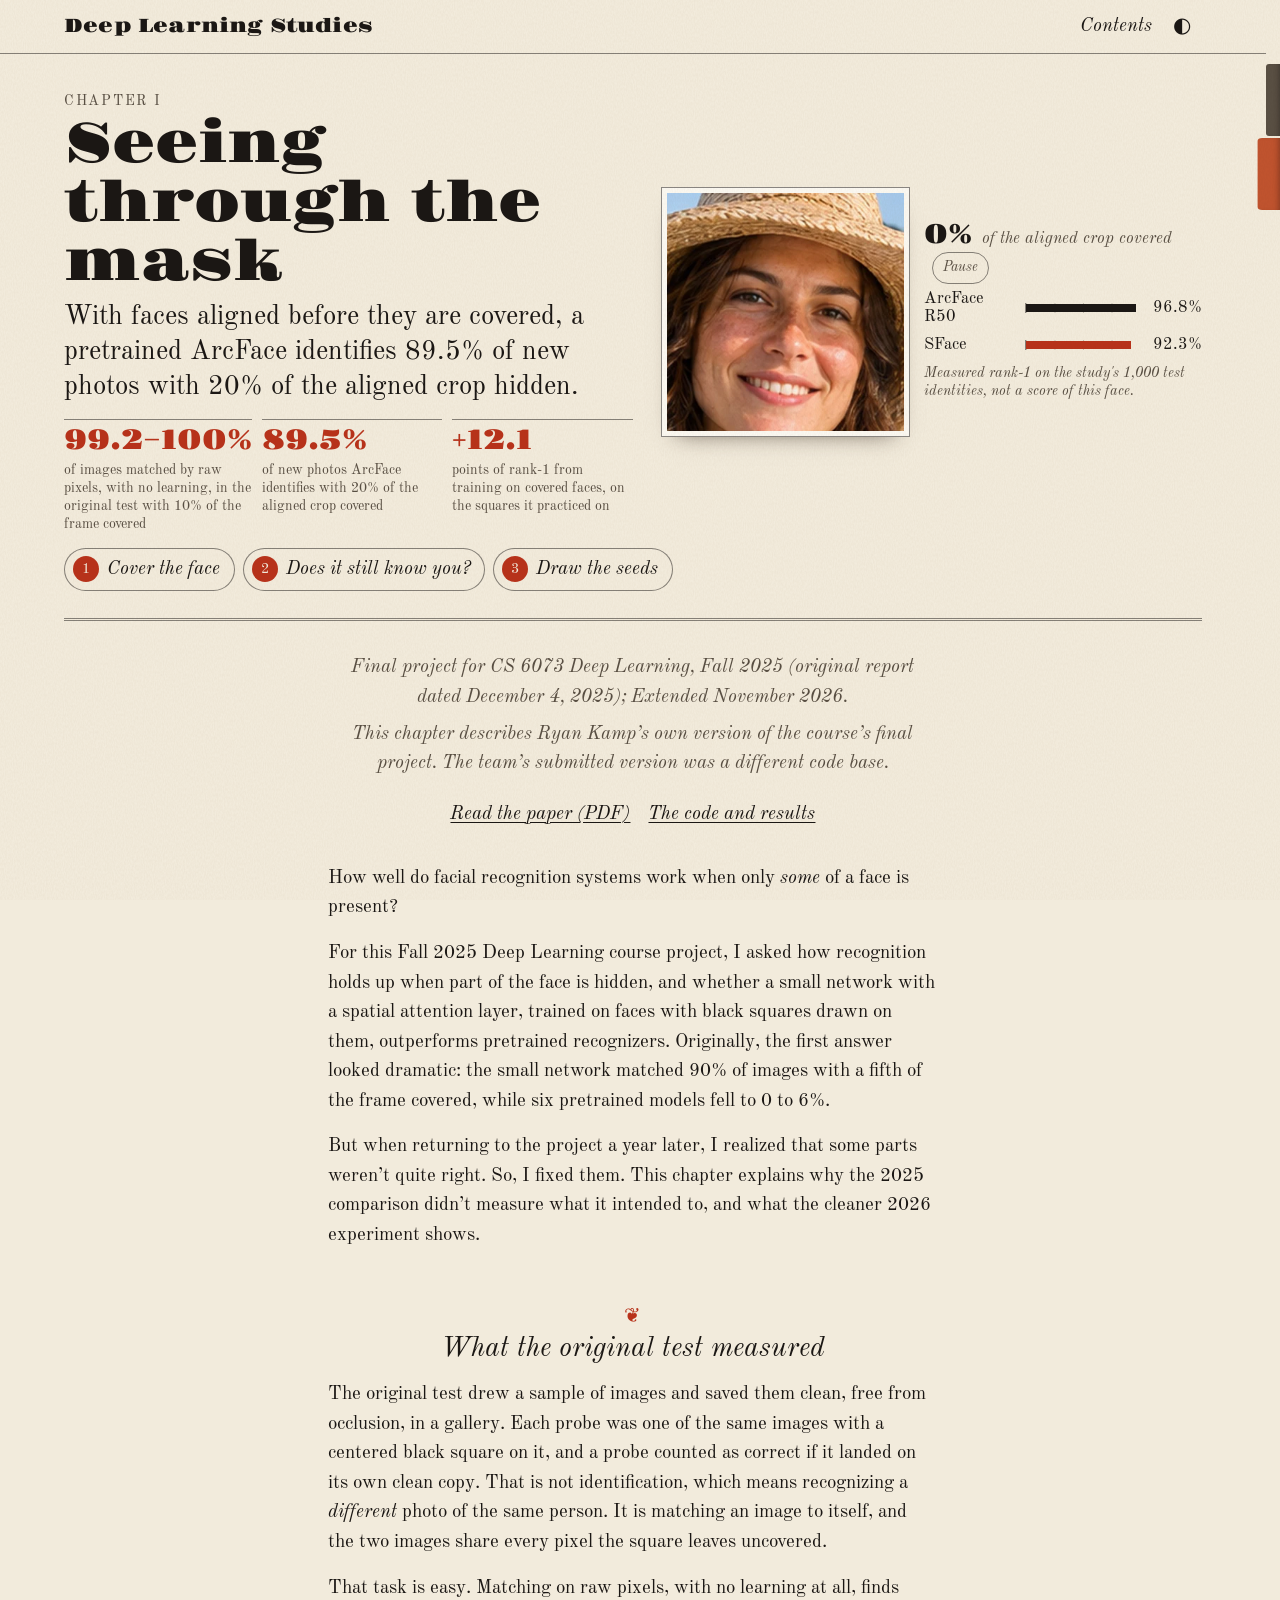
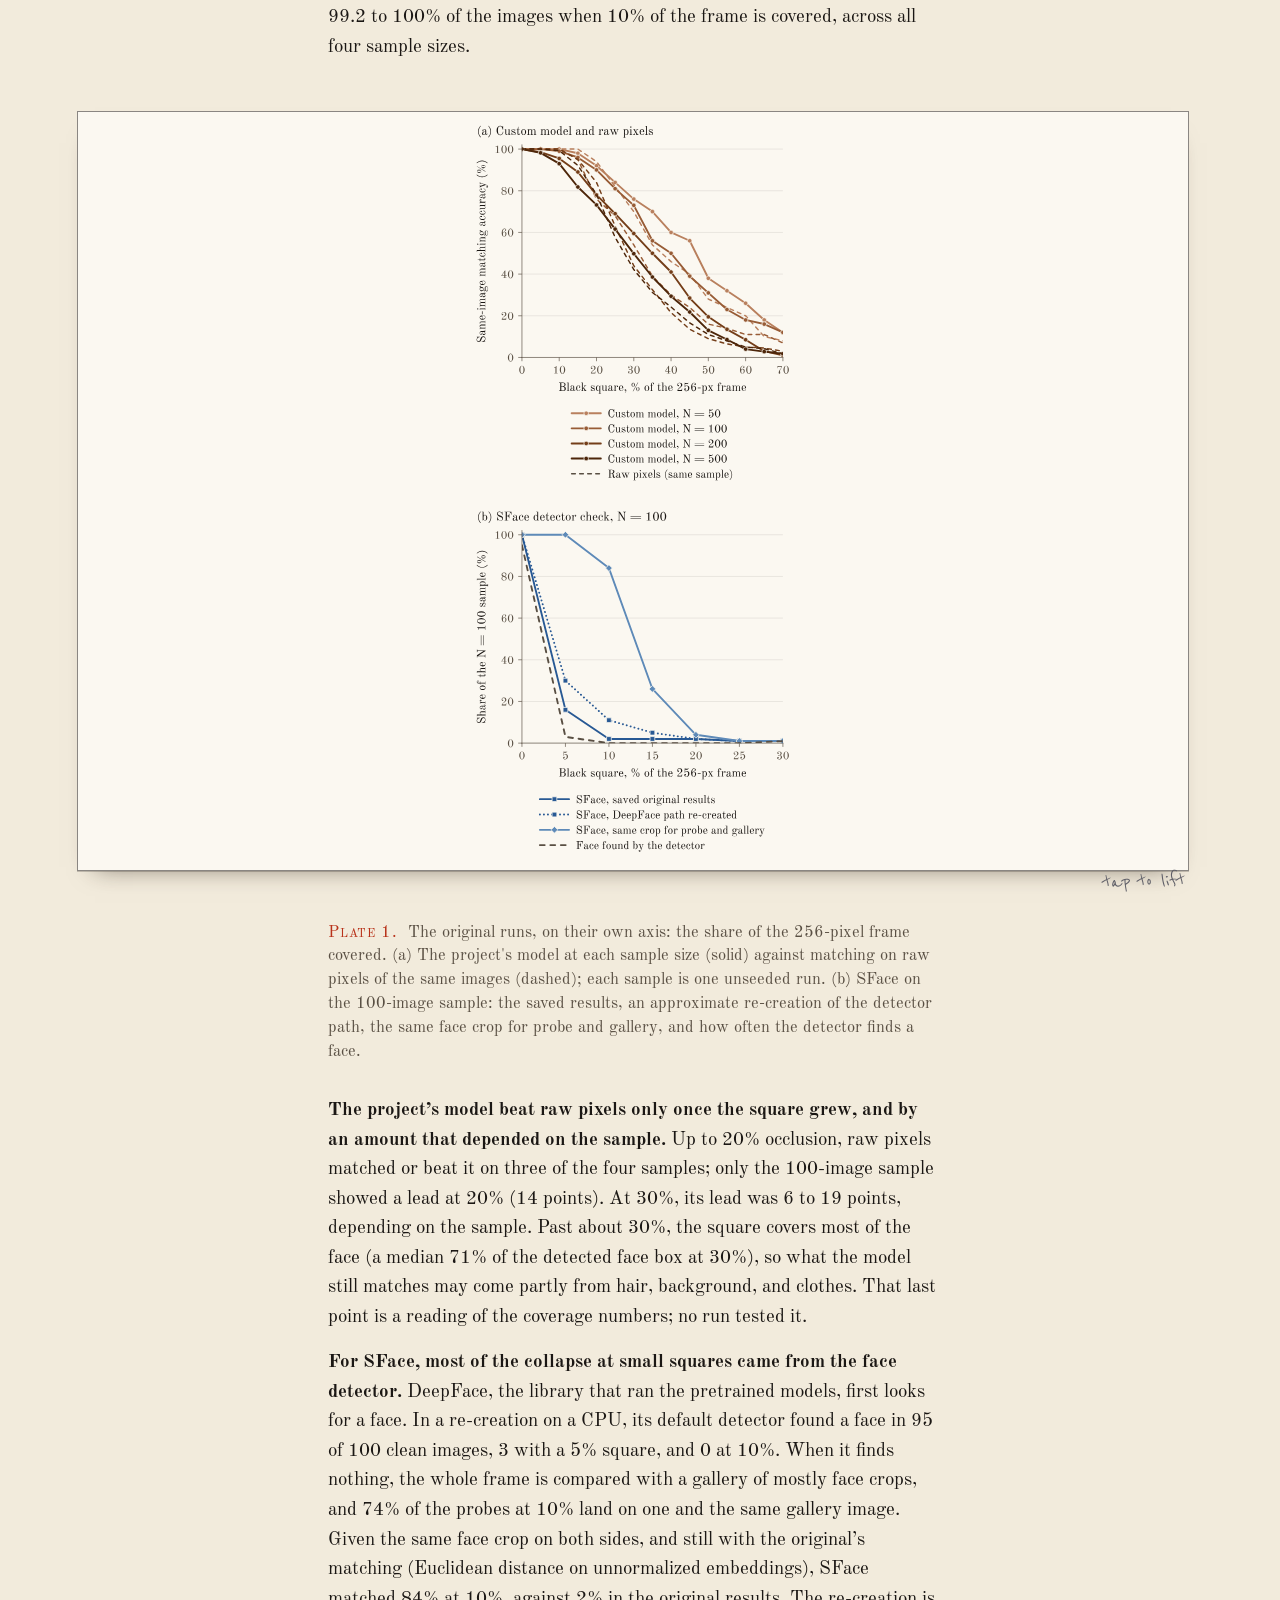
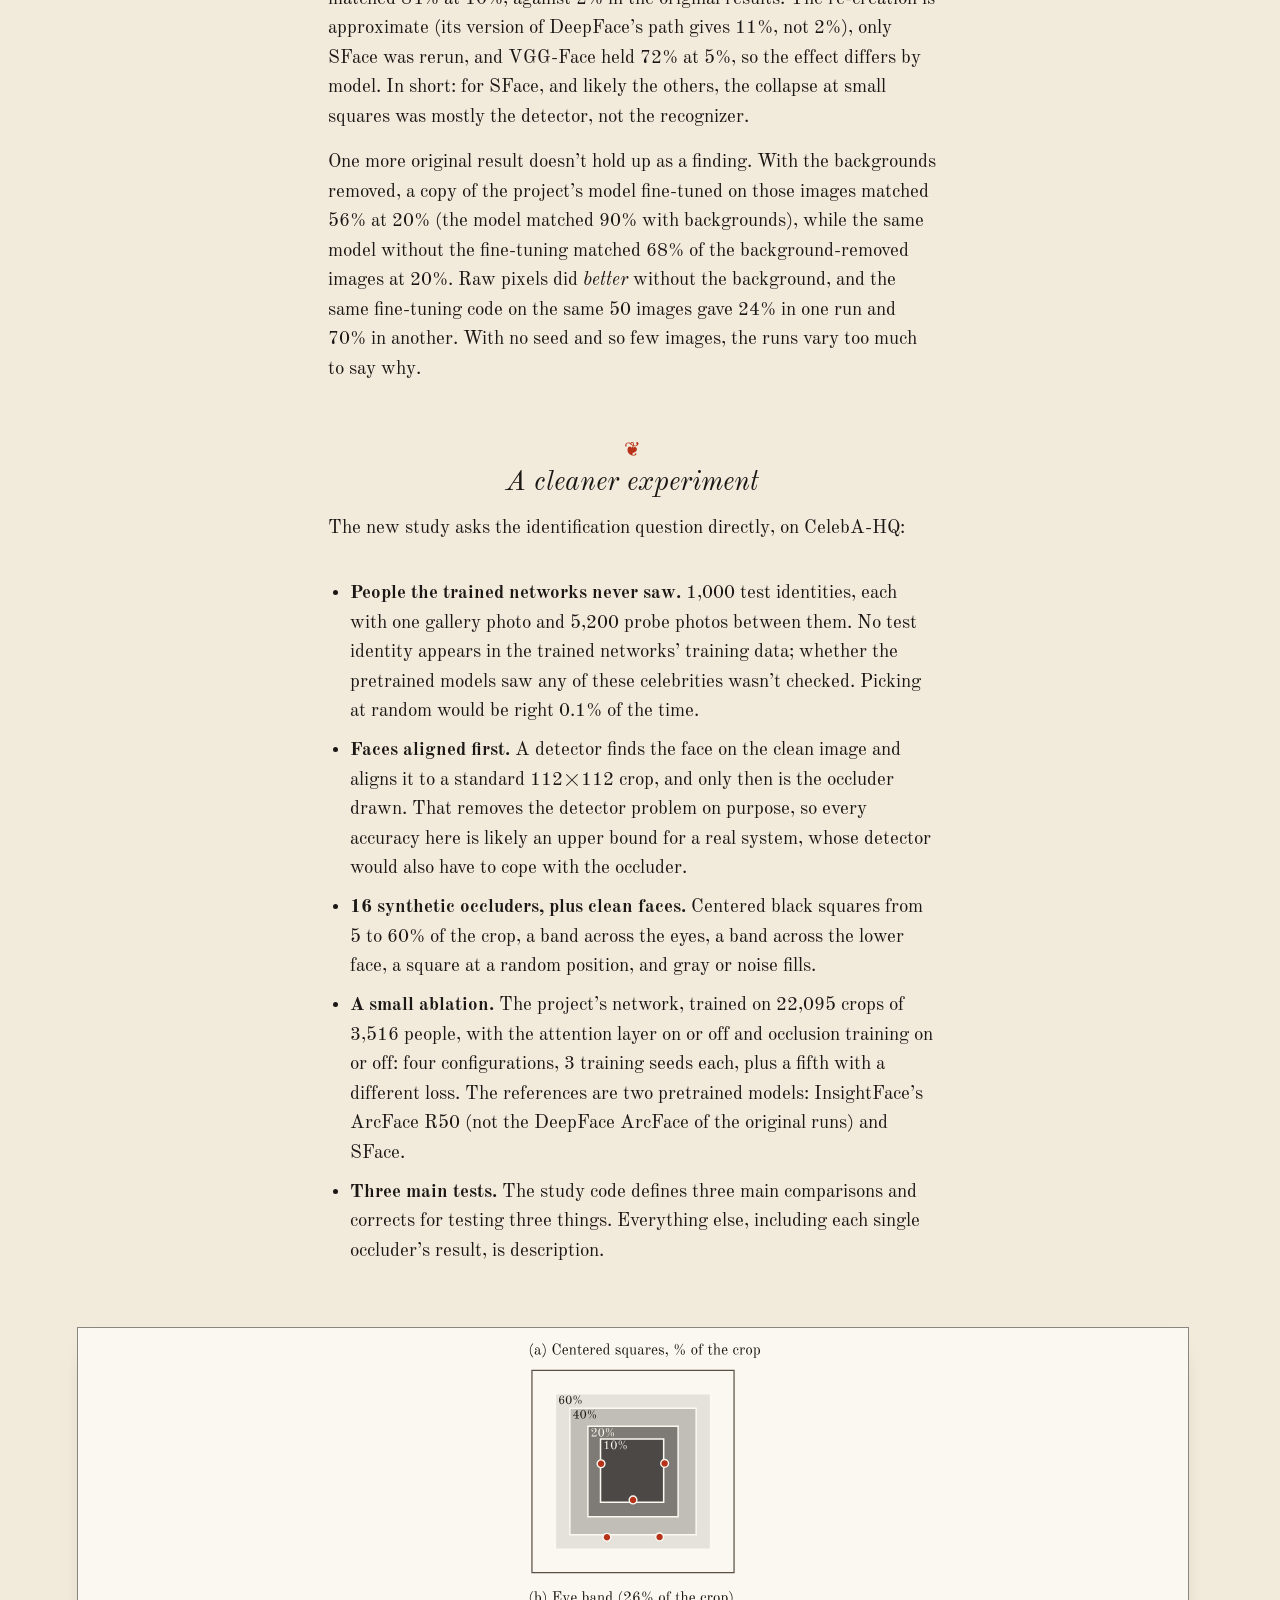
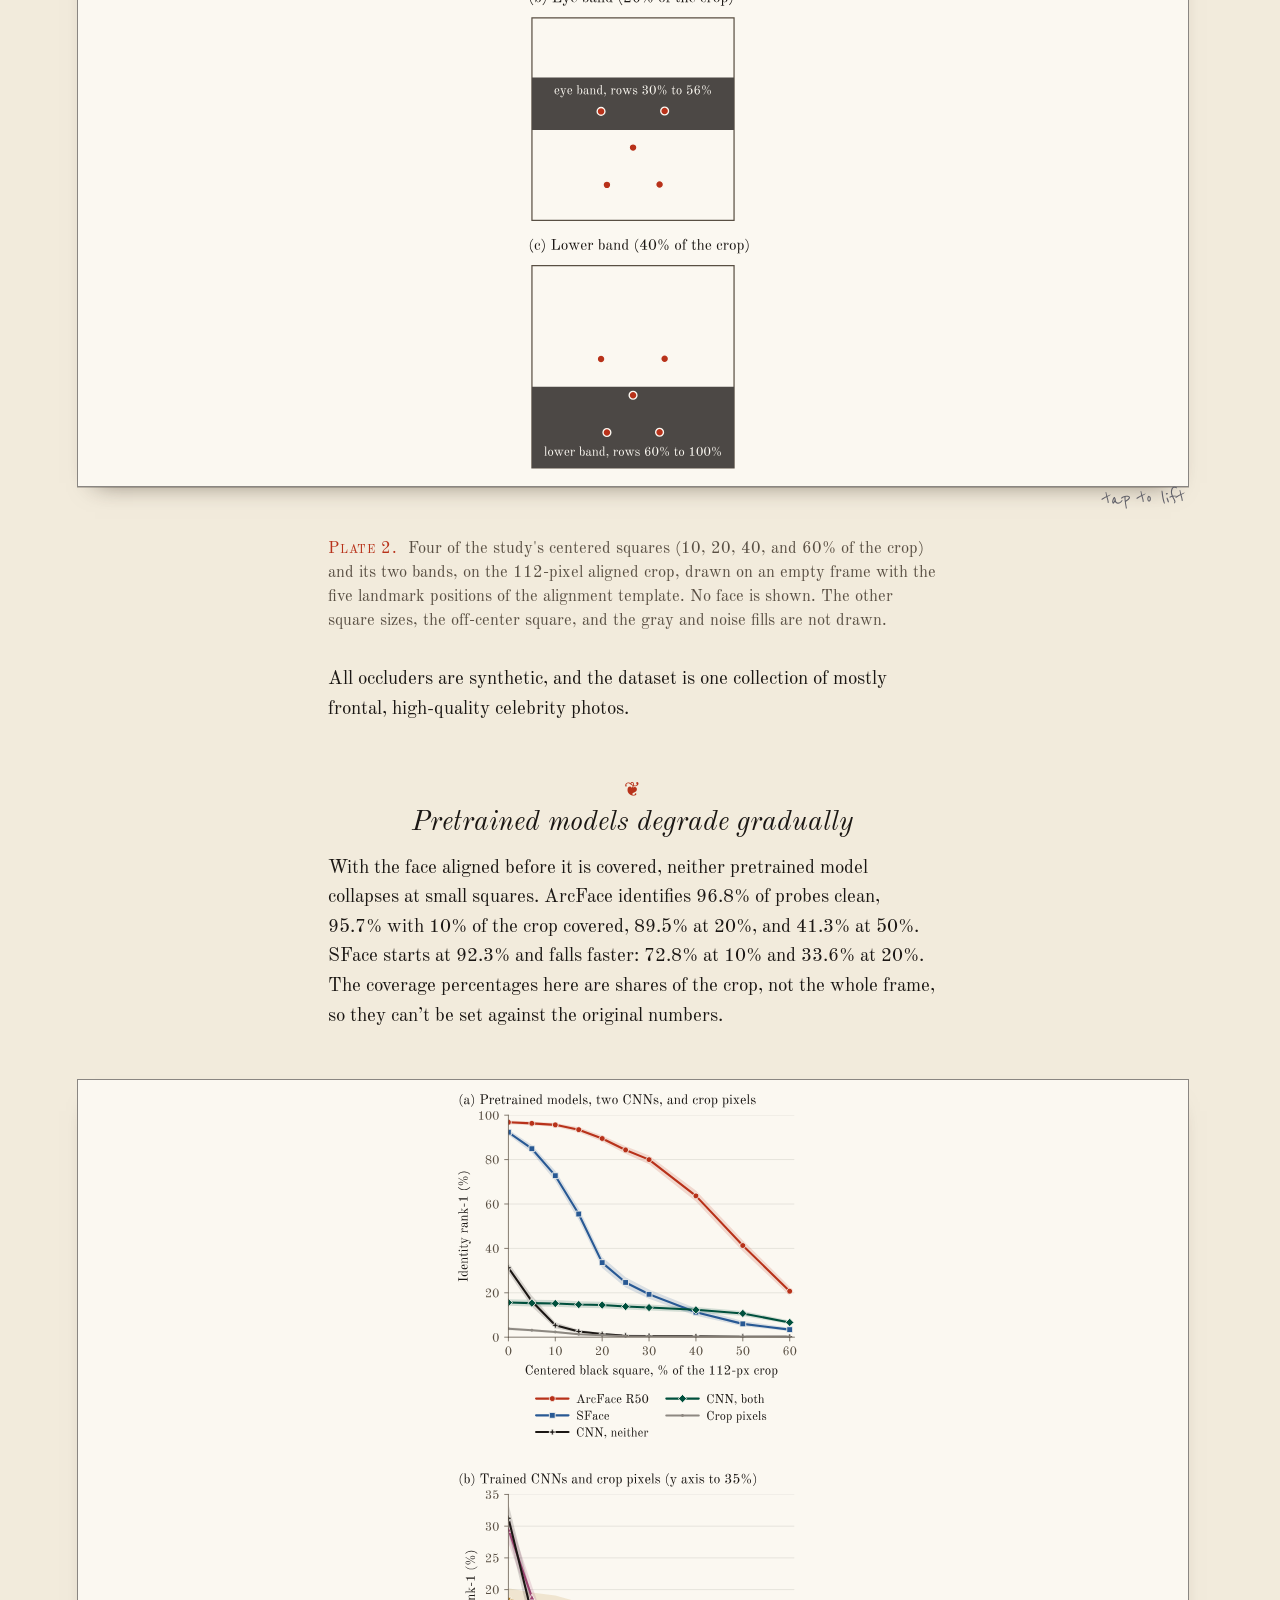
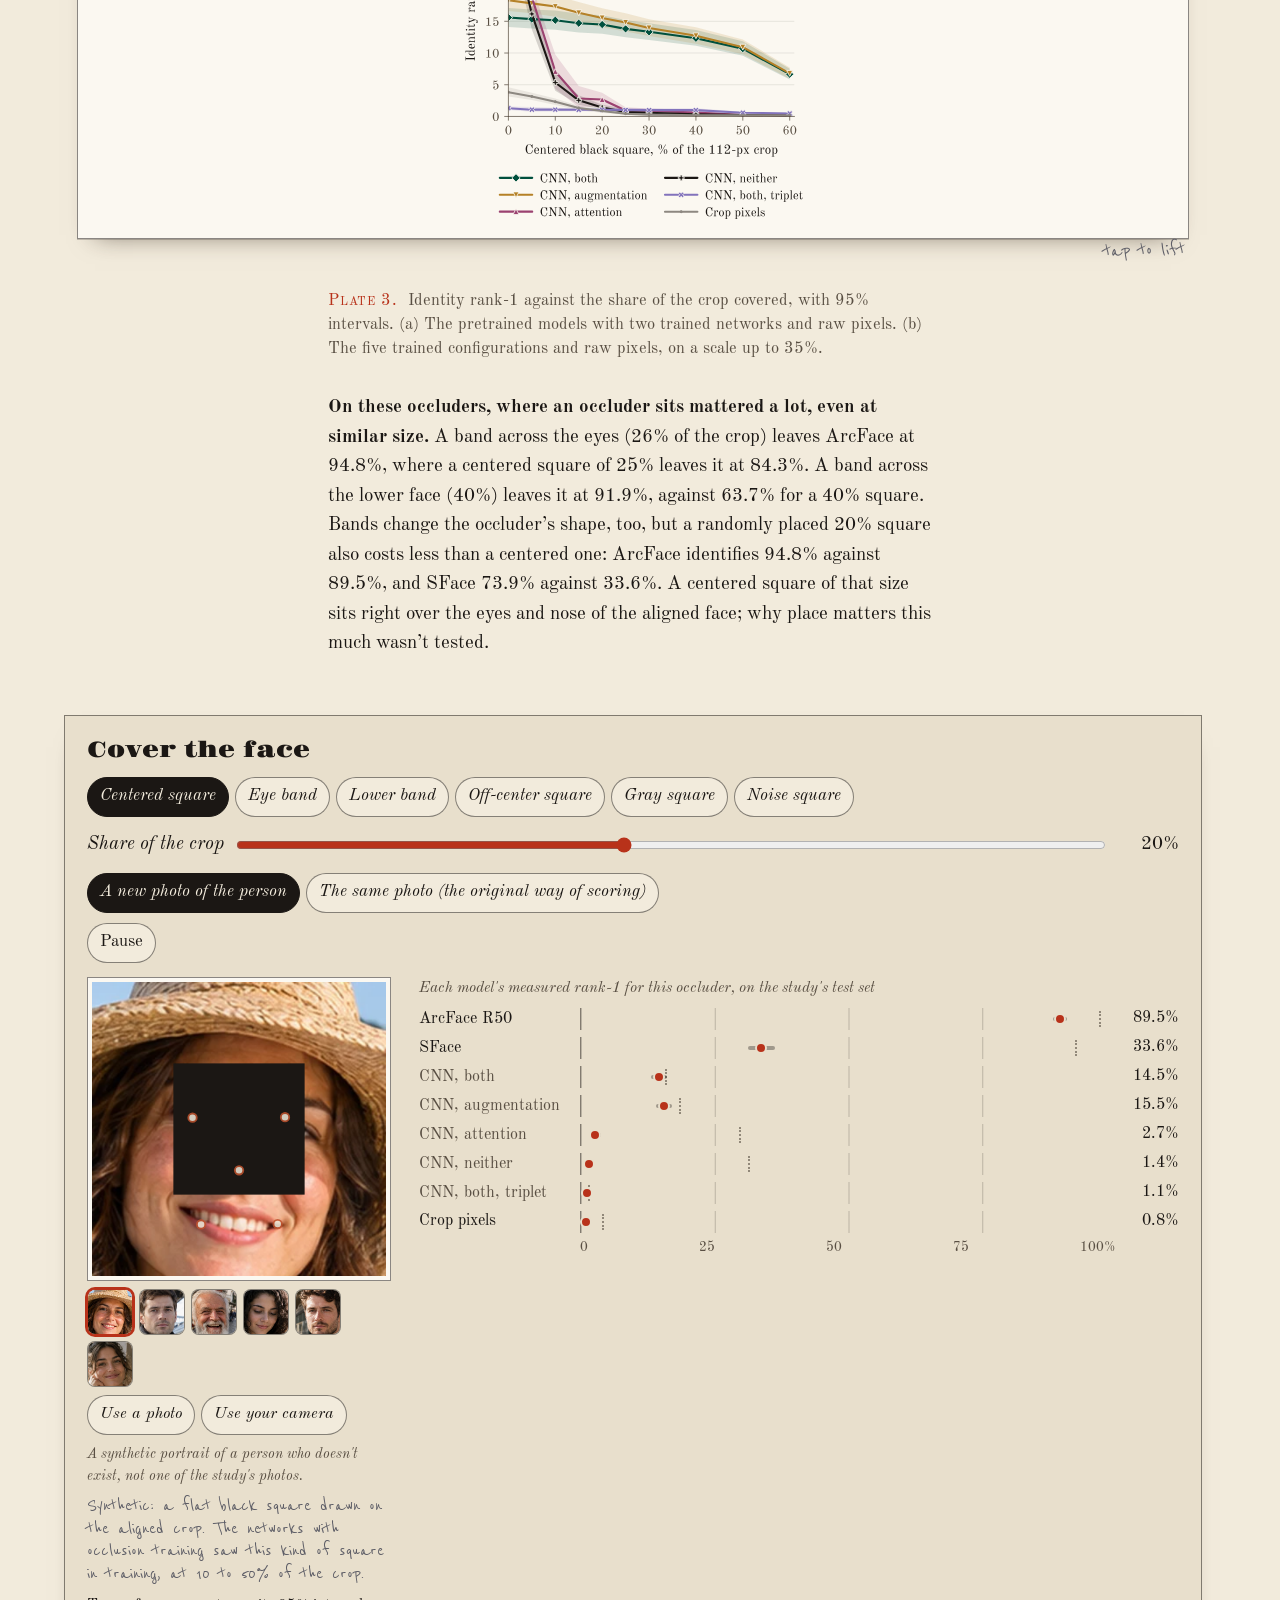
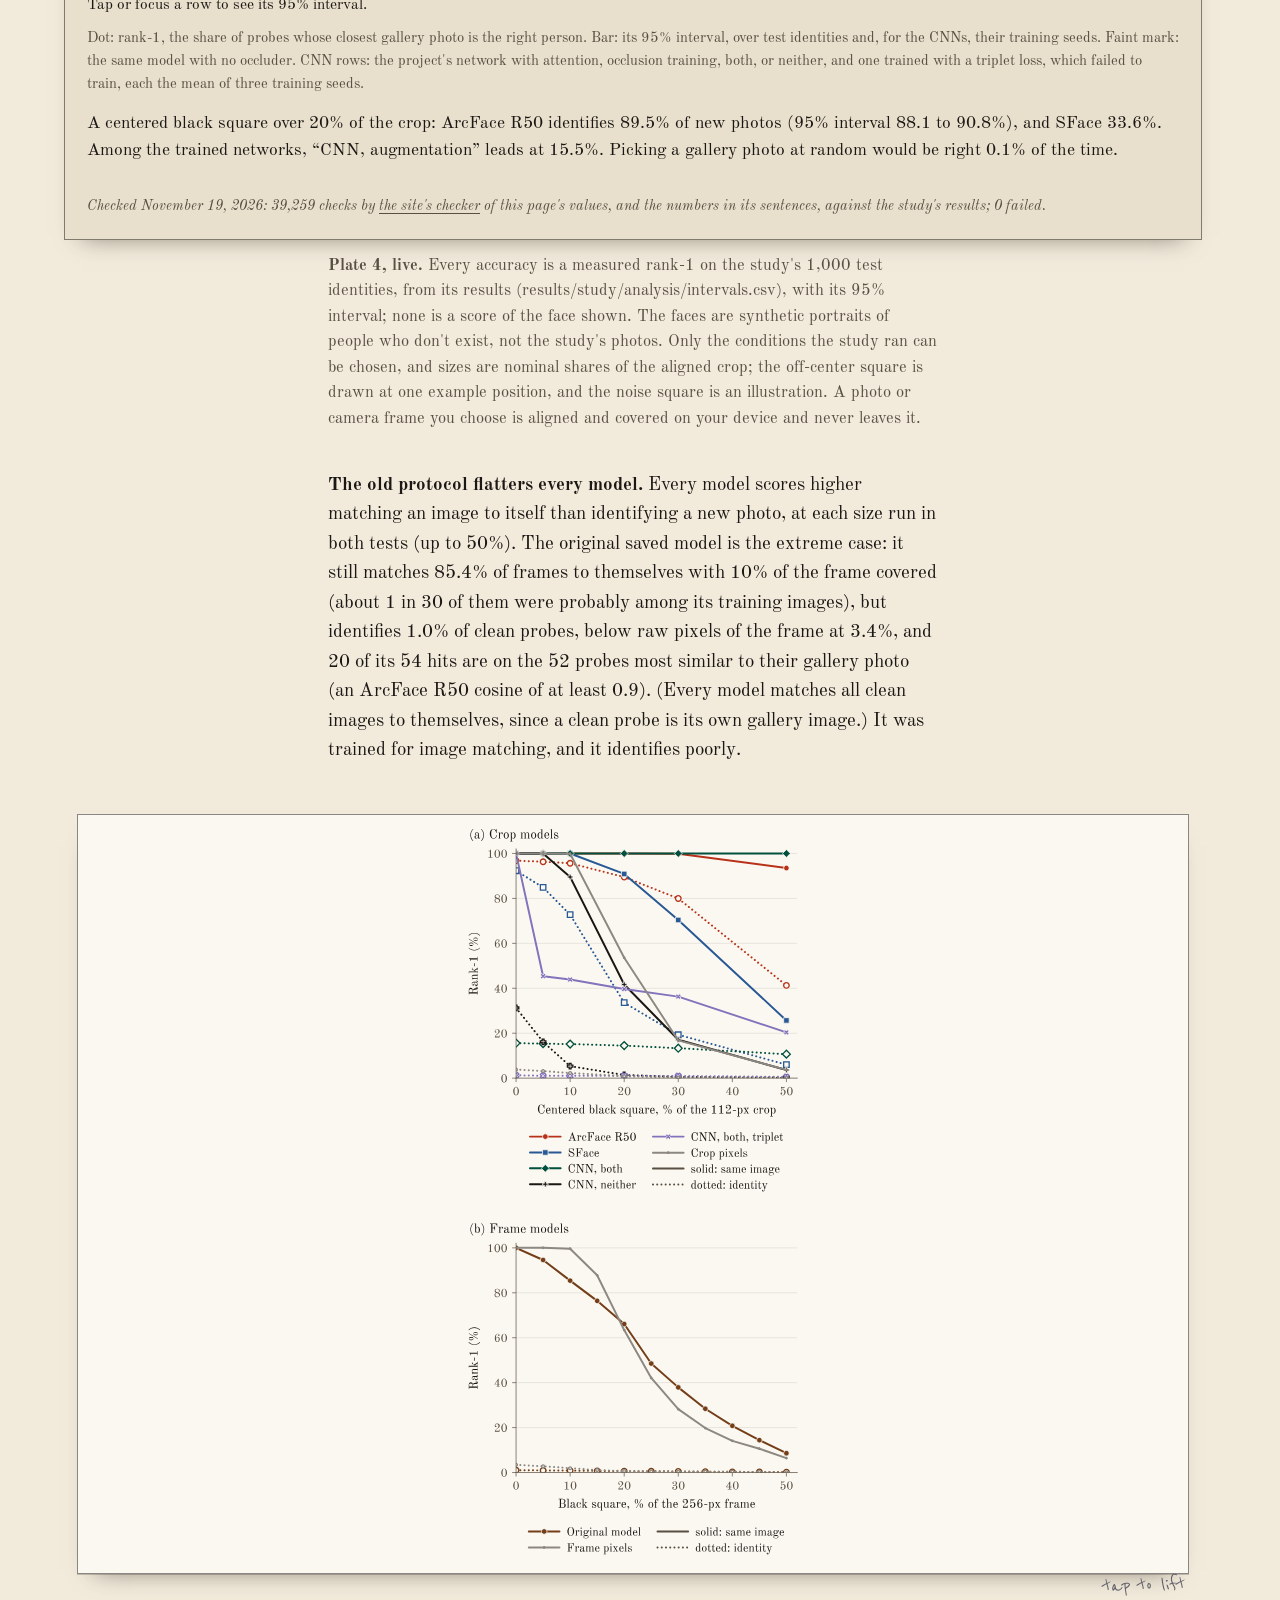
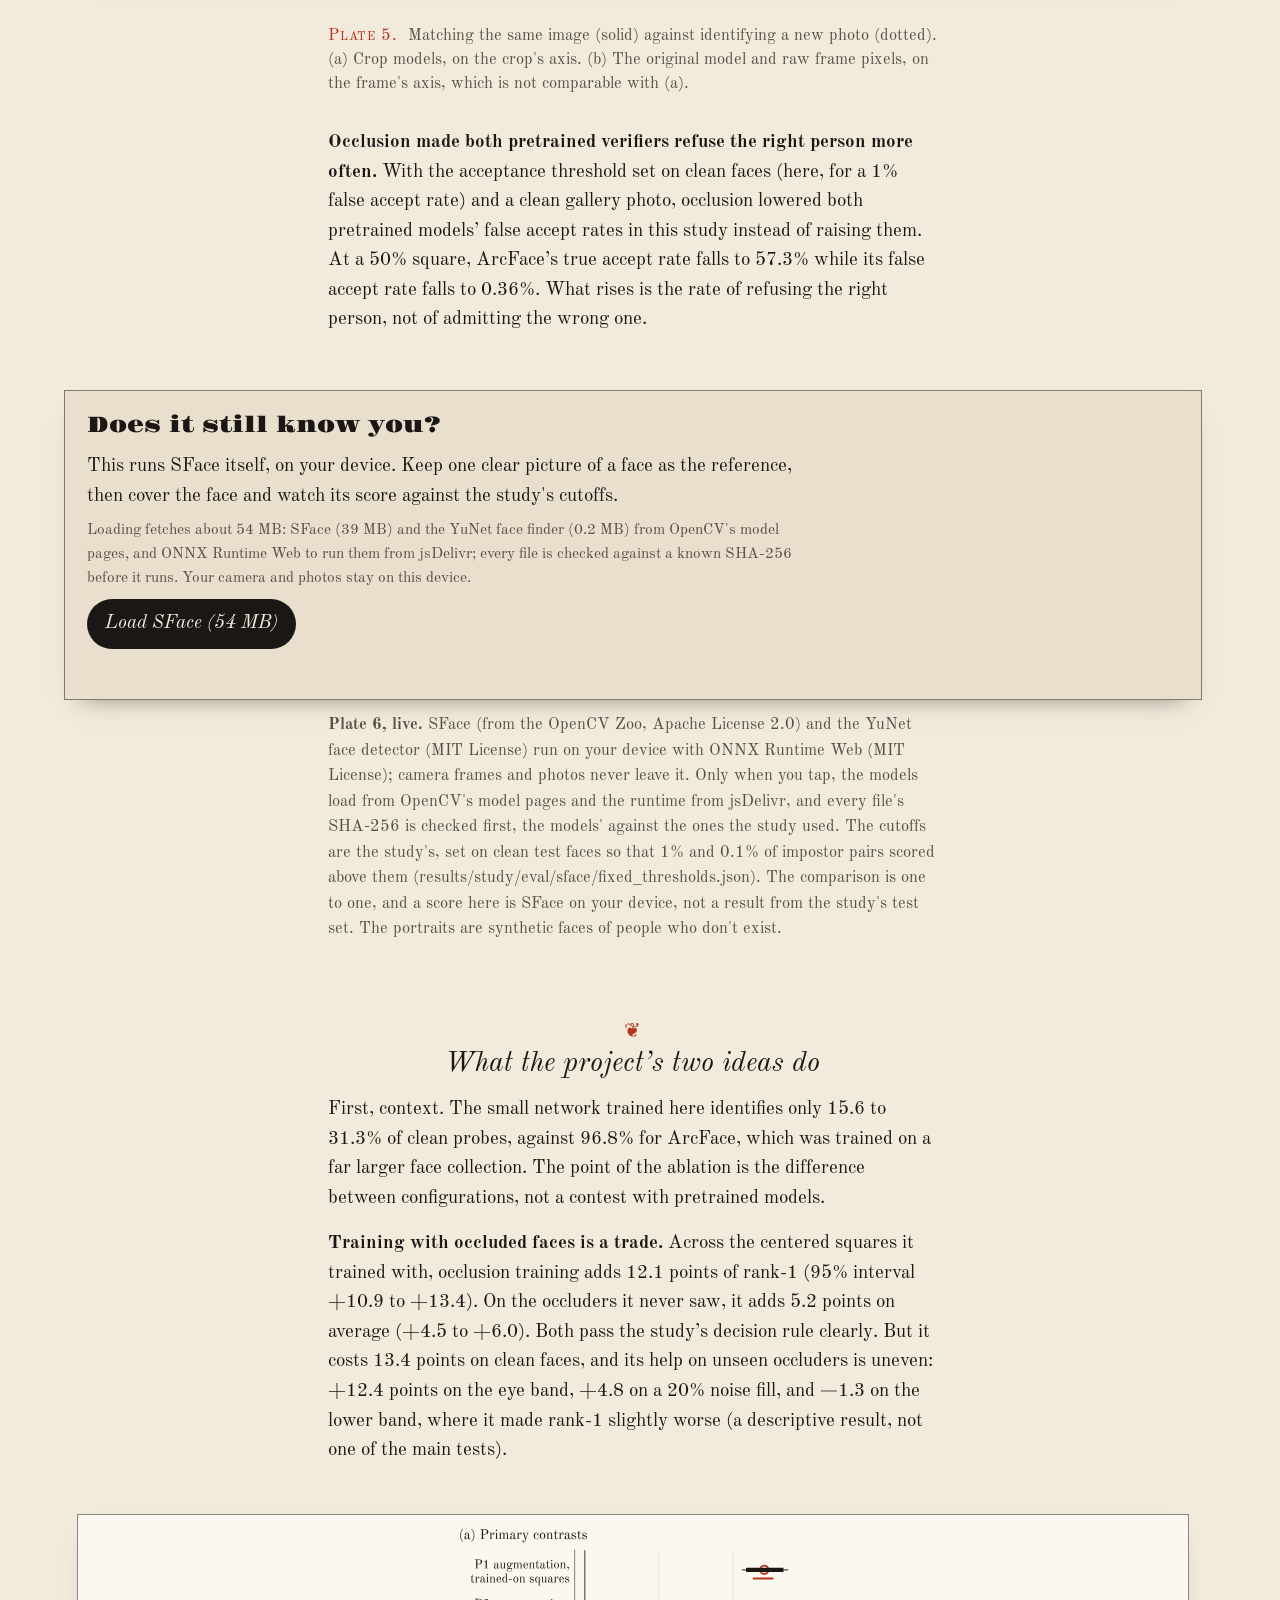
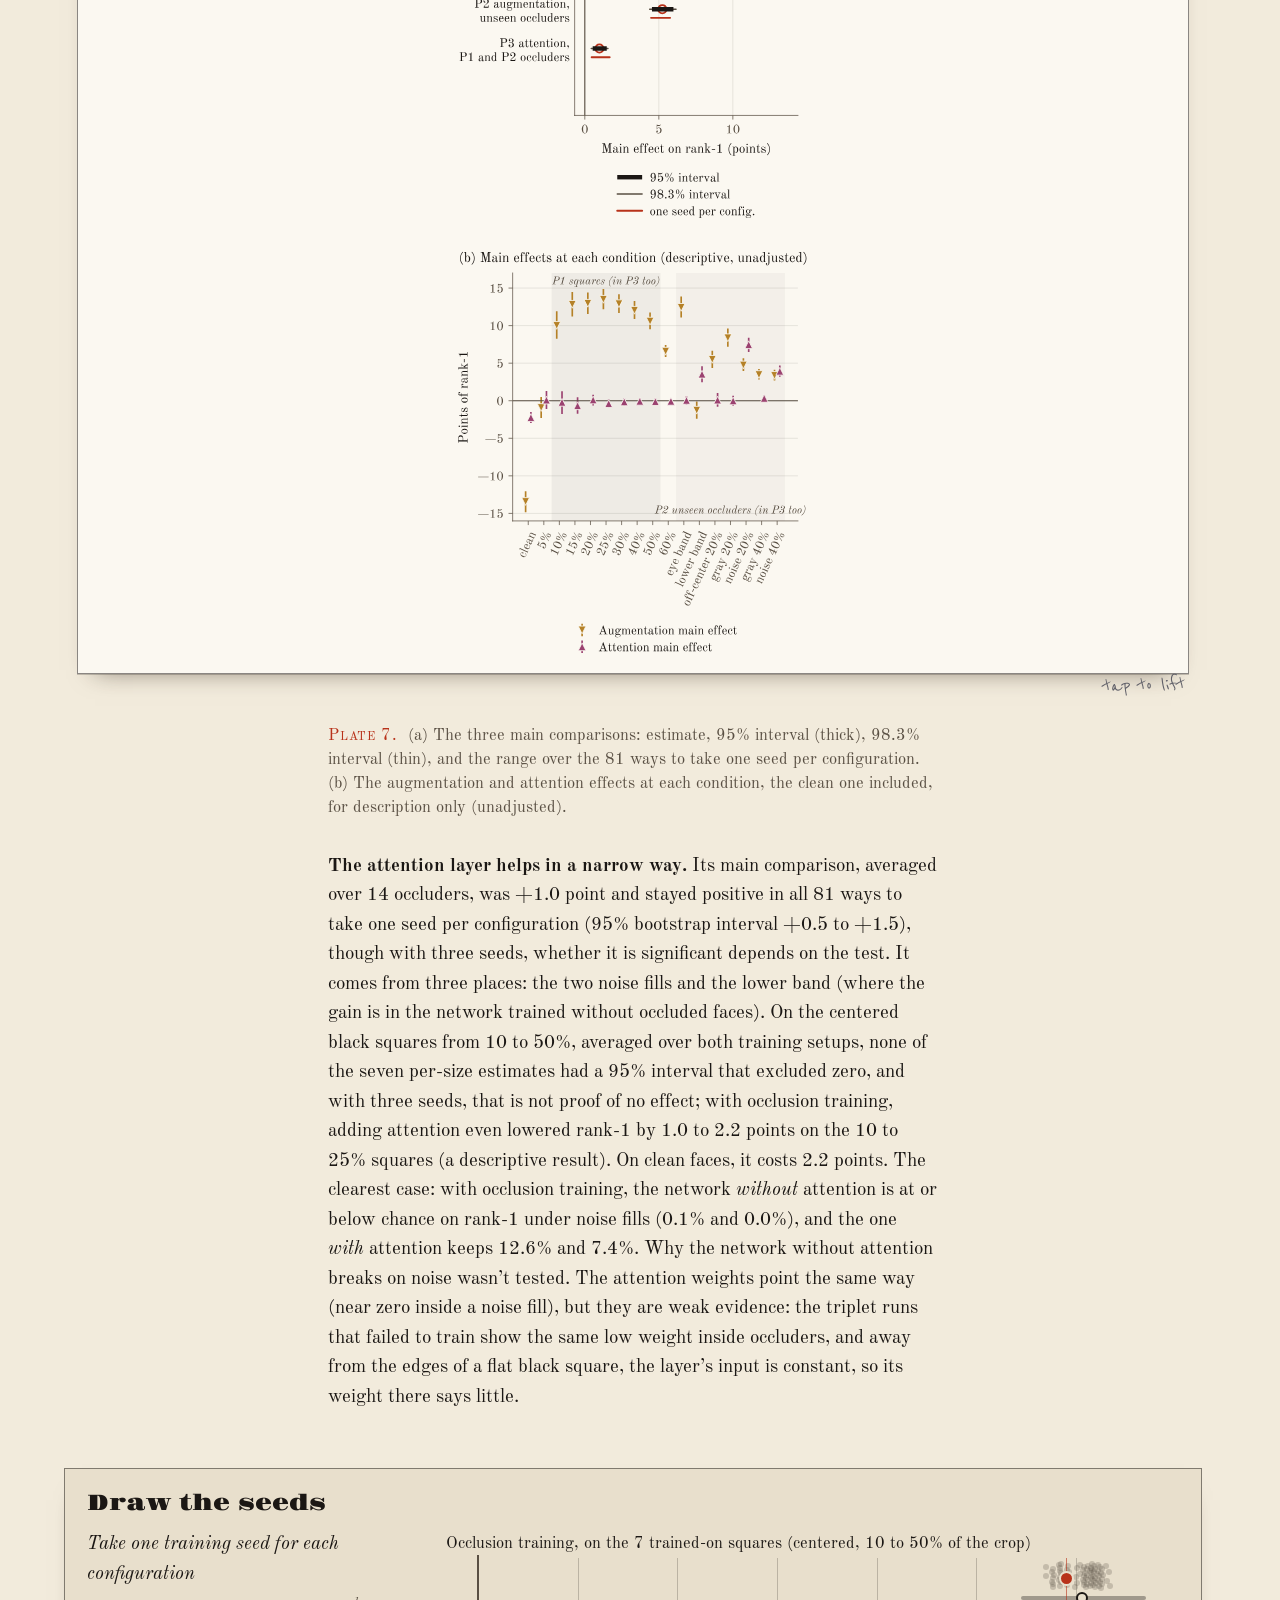
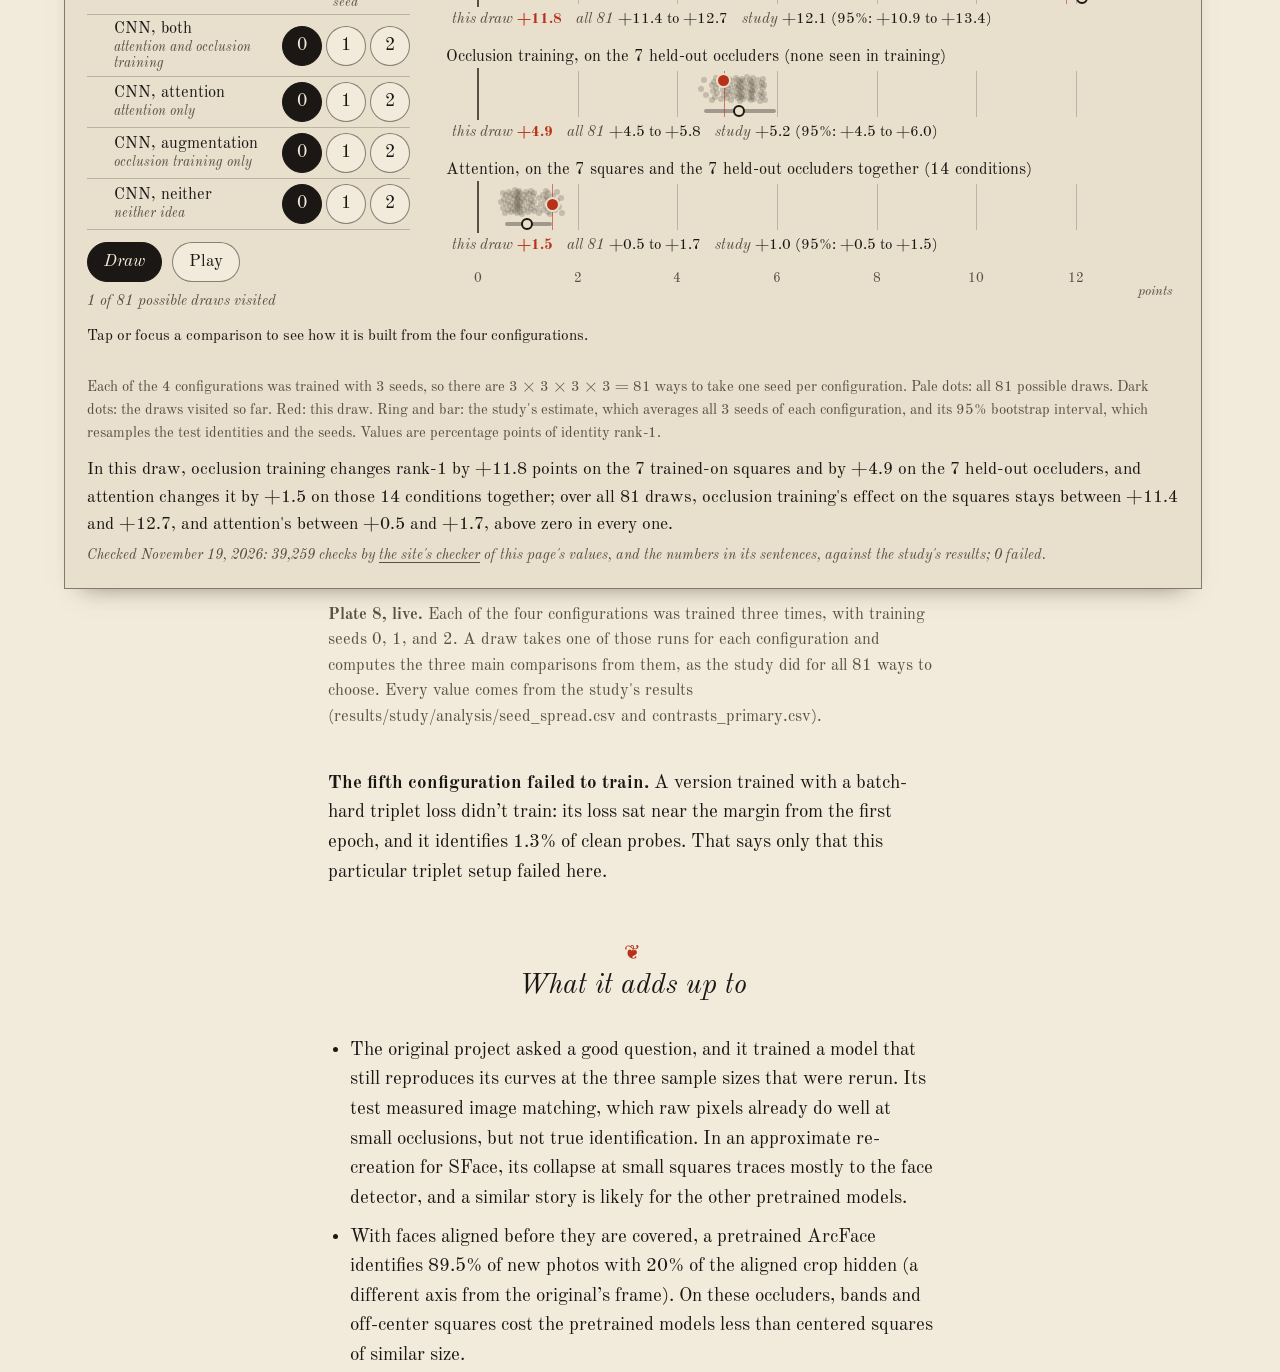
==== docs/facial-recognition-under-occlusion-project/index.html @ 61f52e77 "Public release version" ====
<!doctype html>
<html lang="en" data-leaf="1">
<head>
<meta charset="utf-8">
<meta name="viewport" content="width=device-width, initial-scale=1">
<meta name="description" content="Face identification with part of the face covered: what the course project measured, and what a cleaner experiment shows.">
<link rel="icon" href="data:image/svg+xml,%3Csvg%20xmlns%3D%27http%3A%2F%2Fwww.w3.org%2F2000%2Fsvg%27%20viewBox%3D%270%200%2032%2032%27%3E%3Crect%20width%3D%2732%27%20height%3D%2732%27%20rx%3D%274%27%20fill%3D%27%23f2ebdc%27%2F%3E%3Crect%20x%3D%276%27%20y%3D%276%27%20width%3D%2720%27%20height%3D%2720%27%20fill%3D%27%23c0532e%27%2F%3E%3C%2Fsvg%3E">
<link rel="canonical" href="https://ryanjosephkamp.github.io/deep-learning-studies/facial-recognition-under-occlusion-project/">
<meta property="og:type" content="website">
<meta property="og:site_name" content="Deep Learning Studies">
<meta property="og:title" content="Seeing through the mask | Deep Learning Studies">
<meta property="og:description" content="Face identification with part of the face covered: what the course project measured, and what a cleaner experiment shows.">
<meta property="og:url" content="https://ryanjosephkamp.github.io/deep-learning-studies/facial-recognition-under-occlusion-project/">
<meta property="og:image" content="https://ryanjosephkamp.github.io/deep-learning-studies/assets/share.png">
<meta property="og:image:width" content="1200">
<meta property="og:image:height" content="630">
<meta property="og:image:alt" content="The title page of Deep Learning Studies, by Ryan Kamp: the title in red on cream paper, with the course and the line Studies from Fall 2025, revised and extended.">
<meta name="twitter:card" content="summary_large_image">
<title>Seeing through the mask | Deep Learning Studies</title>
<meta name="color-scheme" content="light dark">
<link rel="stylesheet" href="../assets/book.css?v=69820c8120">
<script src="../assets/book.js?v=2469685aef"></script>
</head>
<body>
<a class="skip" href="#main">Skip to the text</a>
<header class="head"><a class="brand" href="../index.html">Deep Learning Studies</a>
<nav aria-label="Book"><a href="../index.html#contents">Contents</a><button class="mode" type="button">◐</button></nav></header>
<nav class="edge" aria-label="Thumb index"><a href="../index.html" style="--c:var(--ink-2)" aria-label="Contents"></a><a href="../facial-recognition-under-occlusion-project/index.html" style="--c:#c0532e" aria-label="Chapter I" aria-current="page"></a></nav>
<main id="main">
<article class="chapter">
<header class="hero">
<div class="hero-text">
<p class="kicker">Chapter I</p>
<h1><em>Seeing through the mask</em></h1>
<p class="hero-line">With faces aligned before they are covered, a pretrained ArcFace identifies 89.5% of new photos with 20% of the aligned crop hidden.</p>
</div>
<figure class="hero-plate" aria-label="A face with a centered black square growing over it, beside ArcFace's and SFace's measured rank-1 at each size">
<div class="hero-crop"><img src="portraits/portrait-1.webp" alt="" width="112" height="112"><svg class="hero-occ" viewBox="0 0 112 112" aria-hidden="true"><rect class="hero-sq" x="56" y="56" width="0" height="0"/></svg></div>
<figcaption class="hero-read">
<p class="hero-size"><span class="hs-v">0%</span> <span class="hs-l">of the aligned crop covered</span><button class="hero-pause" type="button" aria-pressed="false">Pause</button></p>
<p class="hero-bar" data-m="arc"><span class="hb-n">ArcFace R50</span><span class="hb-t"><span class="hb-f" style="width:96.8077%"></span></span><span class="hb-v">96.8%</span></p>
<p class="hero-bar" data-m="sf"><span class="hb-n">SFace</span><span class="hb-t"><span class="hb-f" style="width:92.3269%"></span></span><span class="hb-v">92.3%</span></p>
<p class="hero-note">Measured rank-1 on the study's 1,000 test identities, not a score of this face.</p>
</figcaption>
<script type="application/json" class="hero-data">{"crop":112,"landmarks":[[38.2946,51.6963],[73.5318,51.5014],[56.0252,71.7366],[41.5493,92.3655],[70.7299,92.2041]],"steps":[{"size":0,"rect":null,"arc":"96.8","sf":"92.3","arcv":96.8077,"sfv":92.3269},{"size":5,"rect":[43,43,25,25],"arc":"96.3","sf":"84.9","arcv":96.3269,"sfv":84.9038},{"size":10,"rect":[38,38,35,35],"arc":"95.7","sf":"72.8","arcv":95.6538,"sfv":72.75},{"size":15,"rect":[34,34,43,43],"arc":"93.5","sf":"55.5","arcv":93.4808,"sfv":55.4808},{"size":20,"rect":[31,31,50,50],"arc":"89.5","sf":"33.6","arcv":89.5,"sfv":33.5962},{"size":25,"rect":[28,28,56,56],"arc":"84.3","sf":"24.7","arcv":84.3462,"sfv":24.6538},{"size":30,"rect":[25,25,61,61],"arc":"80.0","sf":"19.3","arcv":79.9808,"sfv":19.3269},{"size":40,"rect":[21,21,70,70],"arc":"63.7","sf":"11.3","arcv":63.6538,"sfv":11.25},{"size":50,"rect":[16,16,79,79],"arc":"41.3","sf":"6.0","arcv":41.2885,"sfv":6.0},{"size":60,"rect":[13,13,86,86],"arc":"20.7","sf":"3.4","arcv":20.7308,"sfv":3.4038}]}</script>
</figure>
<dl class="hero-numbers"><div class="hn"><dt data-n="px_10_lo">99.2–100%</dt><dd>of images matched by raw pixels, with no learning, in the original test with 10% of the frame covered</dd></div><div class="hn"><dt data-n="r1_arc_s20">89.5%</dt><dd>of new photos ArcFace identifies with 20% of the aligned crop covered</dd></div><div class="hn"><dt data-n="P1_abs">+12.1</dt><dd>points of rank-1 from training on covered faces, on the squares it practiced on</dd></div></dl>
<nav class="hero-chips" aria-label="Live plates on this page"><a href="#cover-the-face"><span class="chip-no">1</span>Cover the face</a><a href="#still-know-you"><span class="chip-no">2</span>Does it still know you?</a><a href="#seed-draws"><span class="chip-no">3</span>Draw the seeds</a></nav>
</header>
<div class="front"><p>Final project for CS 6073 Deep Learning, Fall 2025 (original report dated December 4, 2025); Extended November 2026.</p><p>This chapter describes Ryan Kamp’s own version of the course’s final project. The team’s submitted version was a different code base.</p></div>
<p class="papers"><a href="paper.pdf">Read the paper (PDF)</a><a href="https://github.com/ryanjosephkamp/deep-learning-studies/tree/main/facial-recognition-under-occlusion-project">The code and results</a></p>
<p>How well do facial recognition systems work when only <em>some</em> of a face is present?</p>
<p>For this Fall 2025 Deep Learning course project, I asked how recognition holds up when part of the face is hidden, and whether a small network with a spatial attention layer, trained on faces with black squares drawn on them, outperforms pretrained recognizers. Originally, the first answer looked dramatic: the small network matched 90% of images with a fifth of the frame covered, while six pretrained models fell to 0 to 6%.</p>
<p>But when returning to the project a year later, I realized that some parts weren’t quite right. So, I fixed them. This chapter explains why the 2025 comparison didn’t measure what it intended to, and what the cleaner 2026 experiment shows.</p>
<h2>What the original test measured</h2>
<p>The original test drew a sample of images and saved them clean, free from occlusion, in a gallery. Each probe was one of the same images with a centered black square on it, and a probe counted as correct if it landed on its own clean copy. That is not identification, which means recognizing a <em>different</em> photo of the same person. It is matching an image to itself, and the two images share every pixel the square leaves uncovered.</p>
<p>That task is easy. Matching on raw pixels, with no learning at all, finds 99.2 to 100% of the images when 10% of the frame is covered, across all four sample sizes.</p>
<figure class="plate" id="plate-1">
<button class="lift" type="button" aria-label="Plate 1: Two line charts on the original runs&#x27; frame-coverage axis. (a) The project&#x27;s model and raw pixels at four sample sizes, falling as the square grows. (b) SFace&#x27;s saved results, the re-created detector path, the same face crop for probe and gallery, and how often the detector finds a face. Lift it off the page to look closer."><picture class="v-light"><source media="(max-width: 640px)" srcset="figures/site/fig_original.phone.light.svg" width="256" height="591"><img src="figures/site/fig_original.light.svg" alt="Two line charts on the original runs&#x27; frame-coverage axis. (a) The project&#x27;s model and raw pixels at four sample sizes, falling as the square grows. (b) SFace&#x27;s saved results, the re-created detector path, the same face crop for probe and gallery, and how often the detector finds a face." width="498" height="288" loading="lazy"></picture><picture class="v-dark"><source media="(max-width: 640px)" srcset="figures/site/fig_original.phone.dark.svg" width="256" height="591"><img src="figures/site/fig_original.dark.svg" alt="Two line charts on the original runs&#x27; frame-coverage axis. (a) The project&#x27;s model and raw pixels at four sample sizes, falling as the square grows. (b) SFace&#x27;s saved results, the re-created detector path, the same face crop for probe and gallery, and how often the detector finds a face." width="498" height="288" loading="lazy"></picture></button>
<p class="hint" aria-hidden="true">tap to lift</p>
<figcaption><b>Plate 1.</b> <span class="cap">The original runs, on their own axis: the share of the 256-pixel frame covered. (a) The project&#x27;s model at each sample size (solid) against matching on raw pixels of the same images (dashed); each sample is one unseeded run. (b) SFace on the 100-image sample: the saved results, an approximate re-creation of the detector path, the same face crop for probe and gallery, and how often the detector finds a face.</span></figcaption>
</figure>
<p><strong>The project’s model beat raw pixels only once the square grew, and by an amount that depended on the sample.</strong> Up to 20% occlusion, raw pixels matched or beat it on three of the four samples; only the 100-image sample showed a lead at 20% (14 points). At 30%, its lead was 6 to 19 points, depending on the sample. Past about 30%, the square covers most of the face (a median 71% of the detected face box at 30%), so what the model still matches may come partly from hair, background, and clothes. That last point is a reading of the coverage numbers; no run tested it.</p>
<p><strong>For SFace, most of the collapse at small squares came from the face detector.</strong> DeepFace, the library that ran the pretrained models, first looks for a face. In a re-creation on a CPU, its default detector found a face in 95 of 100 clean images, 3 with a 5% square, and 0 at 10%. When it finds nothing, the whole frame is compared with a gallery of mostly face crops, and 74% of the probes at 10% land on one and the same gallery image. Given the same face crop on both sides, and still with the original’s matching (Euclidean distance on unnormalized embeddings), SFace matched 84% at 10%, against 2% in the original results. The re-creation is approximate (its version of DeepFace’s path gives 11%, not 2%), only SFace was rerun, and VGG-Face held 72% at 5%, so the effect differs by model. In short: for SFace, and likely the others, the collapse at small squares was mostly the detector, not the recognizer.</p>
<p>One more original result doesn’t hold up as a finding. With the backgrounds removed, a copy of the project’s model fine-tuned on those images matched 56% at 20% (the model matched 90% with backgrounds), while the same model without the fine-tuning matched 68% of the background-removed images at 20%. Raw pixels did <em>better</em> without the background, and the same fine-tuning code on the same 50 images gave 24% in one run and 70% in another. With no seed and so few images, the runs vary too much to say why.</p>
<h2>A cleaner experiment</h2>
<p>The new study asks the identification question directly, on CelebA-HQ:</p>
<ul><li><strong>People the trained networks never saw.</strong> 1,000 test identities, each with one gallery photo and 5,200 probe photos between them. No test identity appears in the trained networks’ training data; whether the pretrained models saw any of these celebrities wasn’t checked. Picking at random would be right 0.1% of the time.</li><li><strong>Faces aligned first.</strong> A detector finds the face on the clean image and aligns it to a standard 112×112 crop, and only then is the occluder drawn. That removes the detector problem on purpose, so every accuracy here is likely an upper bound for a real system, whose detector would also have to cope with the occluder.</li><li><strong>16 synthetic occluders, plus clean faces.</strong> Centered black squares from 5 to 60% of the crop, a band across the eyes, a band across the lower face, a square at a random position, and gray or noise fills.</li><li><strong>A small ablation.</strong> The project’s network, trained on 22,095 crops of 3,516 people, with the attention layer on or off and occlusion training on or off: four configurations, 3 training seeds each, plus a fifth with a different loss. The references are two pretrained models: InsightFace’s ArcFace R50 (not the DeepFace ArcFace of the original runs) and SFace.</li><li><strong>Three main tests.</strong> The study code defines three main comparisons and corrects for testing three things. Everything else, including each single occluder’s result, is description.</li></ul>
<figure class="plate" id="plate-2">
<button class="lift" type="button" aria-label="Plate 2: Three empty square frames with five landmark dots for the eyes, nose tip, and mouth corners: nested centered squares, a band across the eyes, and a band across the lower face. No face is shown. Lift it off the page to look closer."><picture class="v-light"><source media="(max-width: 640px)" srcset="figures/site/fig_occluders.phone.light.svg" width="259" height="483"><img src="figures/site/fig_occluders.light.svg" alt="Three empty square frames with five landmark dots for the eyes, nose tip, and mouth corners: nested centered squares, a band across the eyes, and a band across the lower face. No face is shown." width="504" height="167" loading="lazy"></picture><picture class="v-dark"><source media="(max-width: 640px)" srcset="figures/site/fig_occluders.phone.dark.svg" width="259" height="483"><img src="figures/site/fig_occluders.dark.svg" alt="Three empty square frames with five landmark dots for the eyes, nose tip, and mouth corners: nested centered squares, a band across the eyes, and a band across the lower face. No face is shown." width="504" height="167" loading="lazy"></picture></button>
<p class="hint" aria-hidden="true">tap to lift</p>
<figcaption><b>Plate 2.</b> <span class="cap">Four of the study&#x27;s centered squares (10, 20, 40, and 60% of the crop) and its two bands, on the 112-pixel aligned crop, drawn on an empty frame with the five landmark positions of the alignment template. No face is shown. The other square sizes, the off-center square, and the gray and noise fills are not drawn.</span></figcaption>
</figure>
<p>All occluders are synthetic, and the dataset is one collection of mostly frontal, high-quality celebrity photos.</p>
<h2>Pretrained models degrade gradually</h2>
<p>With the face aligned before it is covered, neither pretrained model collapses at small squares. ArcFace identifies 96.8% of probes clean, 95.7% with 10% of the crop covered, 89.5% at 20%, and 41.3% at 50%. SFace starts at 92.3% and falls faster: 72.8% at 10% and 33.6% at 20%. The coverage percentages here are shares of the crop, not the whole frame, so they can’t be set against the original numbers.</p>
<figure class="plate" id="plate-3">
<button class="lift" type="button" aria-label="Plate 3: Two line charts of identity rank-1 against the share of the crop covered by a centered black square, with interval bands. (a) ArcFace falls gradually and SFace faster, while the trained networks stay low. (b) The trained networks on a scale up to 35 percent. Lift it off the page to look closer."><picture class="v-light"><source media="(max-width: 640px)" srcset="figures/site/fig_squares.phone.light.svg" width="258" height="533"><img src="figures/site/fig_squares.light.svg" alt="Two line charts of identity rank-1 against the share of the crop covered by a centered black square, with interval bands. (a) ArcFace falls gradually and SFace faster, while the trained networks stay low. (b) The trained networks on a scale up to 35 percent." width="516" height="256" loading="lazy"></picture><picture class="v-dark"><source media="(max-width: 640px)" srcset="figures/site/fig_squares.phone.dark.svg" width="258" height="533"><img src="figures/site/fig_squares.dark.svg" alt="Two line charts of identity rank-1 against the share of the crop covered by a centered black square, with interval bands. (a) ArcFace falls gradually and SFace faster, while the trained networks stay low. (b) The trained networks on a scale up to 35 percent." width="516" height="256" loading="lazy"></picture></button>
<p class="hint" aria-hidden="true">tap to lift</p>
<figcaption><b>Plate 3.</b> <span class="cap">Identity rank-1 against the share of the crop covered, with 95% intervals. (a) The pretrained models with two trained networks and raw pixels. (b) The five trained configurations and raw pixels, on a scale up to 35%.</span></figcaption>
</figure>
<p><strong>On these occluders, where an occluder sits mattered a lot, even at similar size.</strong> A band across the eyes (26% of the crop) leaves ArcFace at 94.8%, where a centered square of 25% leaves it at 84.3%. A band across the lower face (40%) leaves it at 91.9%, against 63.7% for a 40% square. Bands change the occluder’s shape, too, but a randomly placed 20% square also costs less than a centered one: ArcFace identifies 94.8% against 89.5%, and SFace 73.9% against 33.6%. A centered square of that size sits right over the eyes and nose of the aligned face; why place matters this much wasn’t tested.</p>
<figure class="plate-live" id="cover-the-face" data-demo="faces" data-src="data/faces.json?v=5f3369f7db" tabindex="0" aria-label="Plate 4, live: Cover the face">
<div class="plate-live-stage"><h3>Cover the face</h3></div>
<figcaption><b>Plate 4, live.</b> Every accuracy is a measured rank-1 on the study&#x27;s 1,000 test identities, from its results (results/study/analysis/intervals.csv), with its 95% interval; none is a score of the face shown. The faces are synthetic portraits of people who don&#x27;t exist, not the study&#x27;s photos. Only the conditions the study ran can be chosen, and sizes are nominal shares of the aligned crop; the off-center square is drawn at one example position, and the noise square is an illustration. A photo or camera frame you choose is aligned and covered on your device and never leaves it.</figcaption>
</figure>
<p><strong>The old protocol flatters every model.</strong> Every model scores higher matching an image to itself than identifying a new photo, at each size run in both tests (up to 50%). The original saved model is the extreme case: it still matches 85.4% of frames to themselves with 10% of the frame covered (about 1 in 30 of them were probably among its training images), but identifies 1.0% of clean probes, below raw pixels of the frame at 3.4%, and 20 of its 54 hits are on the 52 probes most similar to their gallery photo (an ArcFace R50 cosine of at least 0.9). (Every model matches all clean images to themselves, since a clean probe is its own gallery image.) It was trained for image matching, and it identifies poorly.</p>
<figure class="plate" id="plate-5">
<button class="lift" type="button" aria-label="Plate 5: Two line charts comparing matching the same image (solid lines) with identifying a new photo (dotted lines) as the square grows; each solid line stays above its dotted one. (a) Crop models. (b) The original model and frame pixels on the frame&#x27;s axis. Lift it off the page to look closer."><picture class="v-light"><source media="(max-width: 640px)" srcset="figures/site/fig_gap.phone.light.svg" width="257" height="562"><img src="figures/site/fig_gap.light.svg" alt="Two line charts comparing matching the same image (solid lines) with identifying a new photo (dotted lines) as the square grows; each solid line stays above its dotted one. (a) Crop models. (b) The original model and frame pixels on the frame&#x27;s axis." width="493" height="281" loading="lazy"></picture><picture class="v-dark"><source media="(max-width: 640px)" srcset="figures/site/fig_gap.phone.dark.svg" width="257" height="562"><img src="figures/site/fig_gap.dark.svg" alt="Two line charts comparing matching the same image (solid lines) with identifying a new photo (dotted lines) as the square grows; each solid line stays above its dotted one. (a) Crop models. (b) The original model and frame pixels on the frame&#x27;s axis." width="493" height="281" loading="lazy"></picture></button>
<p class="hint" aria-hidden="true">tap to lift</p>
<figcaption><b>Plate 5.</b> <span class="cap">Matching the same image (solid) against identifying a new photo (dotted). (a) Crop models, on the crop&#x27;s axis. (b) The original model and raw frame pixels, on the frame&#x27;s axis, which is not comparable with (a).</span></figcaption>
</figure>
<p><strong>Occlusion made both pretrained verifiers refuse the right person more often.</strong> With the acceptance threshold set on clean faces (here, for a 1% false accept rate) and a clean gallery photo, occlusion lowered both pretrained models’ false accept rates in this study instead of raising them. At a 50% square, ArcFace’s true accept rate falls to 57.3% while its false accept rate falls to 0.36%. What rises is the rate of refusing the right person, not of admitting the wrong one.</p>
<figure class="plate-live" id="still-know-you" data-demo="sface" data-src="data/sface.json?v=01eabd0801" tabindex="0" aria-label="Plate 6, live: Does it still know you?">
<div class="plate-live-stage"><h3>Does it still know you?</h3></div>
<figcaption><b>Plate 6, live.</b> SFace (from the OpenCV Zoo, Apache License 2.0) and the YuNet face detector (MIT License) run on your device with ONNX Runtime Web (MIT License); camera frames and photos never leave it. Only when you tap, the models load from OpenCV&#x27;s model pages and the runtime from jsDelivr, and every file&#x27;s SHA-256 is checked first, the models&#x27; against the ones the study used. The cutoffs are the study&#x27;s, set on clean test faces so that 1% and 0.1% of impostor pairs scored above them (results/study/eval/sface/fixed_thresholds.json). The comparison is one to one, and a score here is SFace on your device, not a result from the study&#x27;s test set. The portraits are synthetic faces of people who don&#x27;t exist.</figcaption>
</figure>
<h2>What the project’s two ideas do</h2>
<p>First, context. The small network trained here identifies only 15.6 to 31.3% of clean probes, against 96.8% for ArcFace, which was trained on a far larger face collection. The point of the ablation is the difference between configurations, not a contest with pretrained models.</p>
<p><strong>Training with occluded faces is a trade.</strong> Across the centered squares it trained with, occlusion training adds 12.1 points of rank-1 (95% interval +10.9 to +13.4). On the occluders it never saw, it adds 5.2 points on average (+4.5 to +6.0). Both pass the study’s decision rule clearly. But it costs 13.4 points on clean faces, and its help on unseen occluders is uneven: +12.4 points on the eye band, +4.8 on a 20% noise fill, and −1.3 on the lower band, where it made rank-1 slightly worse (a descriptive result, not one of the main tests).</p>
<figure class="plate" id="plate-7">
<button class="lift" type="button" aria-label="Plate 7: (a) The three main comparisons, with their intervals, all above zero. (b) The augmentation and attention effects at each condition, with intervals. Lift it off the page to look closer."><picture class="v-light"><source media="(max-width: 640px)" srcset="figures/site/fig_contrasts.phone.light.svg" width="258" height="533"><img src="figures/site/fig_contrasts.light.svg" alt="(a) The three main comparisons, with their intervals, all above zero. (b) The augmentation and attention effects at each condition, with intervals." width="514" height="252" loading="lazy"></picture><picture class="v-dark"><source media="(max-width: 640px)" srcset="figures/site/fig_contrasts.phone.dark.svg" width="258" height="533"><img src="figures/site/fig_contrasts.dark.svg" alt="(a) The three main comparisons, with their intervals, all above zero. (b) The augmentation and attention effects at each condition, with intervals." width="514" height="252" loading="lazy"></picture></button>
<p class="hint" aria-hidden="true">tap to lift</p>
<figcaption><b>Plate 7.</b> <span class="cap">(a) The three main comparisons: estimate, 95% interval (thick), 98.3% interval (thin), and the range over the 81 ways to take one seed per configuration. (b) The augmentation and attention effects at each condition, the clean one included, for description only (unadjusted).</span></figcaption>
</figure>
<p><strong>The attention layer helps in a narrow way.</strong> Its main comparison, averaged over 14 occluders, was +1.0 point and stayed positive in all 81 ways to take one seed per configuration (95% bootstrap interval +0.5 to +1.5), though with three seeds, whether it is significant depends on the test. It comes from three places: the two noise fills and the lower band (where the gain is in the network trained without occluded faces). On the centered black squares from 10 to 50%, averaged over both training setups, none of the seven per-size estimates had a 95% interval that excluded zero, and with three seeds, that is not proof of no effect; with occlusion training, adding attention even lowered rank-1 by 1.0 to 2.2 points on the 10 to 25% squares (a descriptive result). On clean faces, it costs 2.2 points. The clearest case: with occlusion training, the network <em>without</em> attention is at or below chance on rank-1 under noise fills (0.1% and 0.0%), and the one <em>with</em> attention keeps 12.6% and 7.4%. Why the network without attention breaks on noise wasn’t tested. The attention weights point the same way (near zero inside a noise fill), but they are weak evidence: the triplet runs that failed to train show the same low weight inside occluders, and away from the edges of a flat black square, the layer’s input is constant, so its weight there says little.</p>
<figure class="plate-live" id="seed-draws" data-demo="seeds" data-src="data/seeds.json?v=0f93a626ed" tabindex="0" aria-label="Plate 8, live: Draw the seeds">
<div class="plate-live-stage"><h3>Draw the seeds</h3></div>
<figcaption><b>Plate 8, live.</b> Each of the four configurations was trained three times, with training seeds 0, 1, and 2. A draw takes one of those runs for each configuration and computes the three main comparisons from them, as the study did for all 81 ways to choose. Every value comes from the study&#x27;s results (results/study/analysis/seed_spread.csv and contrasts_primary.csv).</figcaption>
</figure>
<p><strong>The fifth configuration failed to train.</strong> A version trained with a batch-hard triplet loss didn’t train: its loss sat near the margin from the first epoch, and it identifies 1.3% of clean probes. That says only that this particular triplet setup failed here.</p>
<h2>What it adds up to</h2>
<ul><li>The original project asked a good question, and it trained a model that still reproduces its curves at the three sample sizes that were rerun. Its test measured image matching, which raw pixels already do well at small occlusions, but not true identification. In an approximate re-creation for SFace, its collapse at small squares traces mostly to the face detector, and a similar story is likely for the other pretrained models.</li><li>With faces aligned before they are covered, a pretrained ArcFace identifies 89.5% of new photos with 20% of the aligned crop hidden (a different axis from the original’s frame). On these occluders, bands and off-center squares cost the pretrained models less than centered squares of similar size.</li><li>In a small network trained from scratch, training on occluded faces buys 12.1 points on the occluder it practiced on and costs 13.4 on clean faces. The attention layer’s main comparison comes from noise fills and the lower band, and it costs 2.2 points on clean faces.</li><li>All of this is on one dataset, with synthetic occluders, oracle alignment, and three seeds per configuration. Real masks and sunglasses, and a real detector, would be a natural follow-up.</li></ul>
<p>The full paper, with its tables, intervals, and limitations, is <code>paper/main.tex</code>. The code, the aggregate results, and how to obtain the data are in this project’s folder, and the original model’s weights are attached to the repository’s release.</p>
<nav class="turn" aria-label="Pages"><a class="turn-contents" href="../index.html#contents">Back to the contents</a></nav>
<section class="others" aria-labelledby="others-h"><h2 id="others-h">The other course books</h2><ul><li><a href="https://ryanjosephkamp.github.io/advanced-ml-studies/"><span class="o-title">Advanced Machine Learning Studies</span><span class="o-course">CS 7063 Advanced Machine Learning, Spring 2026</span></a></li><li><a href="https://ryanjosephkamp.github.io/generative-ai-studies/"><span class="o-title">Generative AI Studies</span><span class="o-course">CS 6078 Generative AI, Spring 2026</span></a></li></ul></section>
</article>
</main>
<footer class="foot"><div class="foot-inner">
<p class="foot-title">Deep Learning Studies</p>
<nav aria-label="Book and source"><a href="../index.html">Title page and contents</a><a href="https://github.com/ryanjosephkamp/deep-learning-studies">The repository on GitHub</a></nav>
<p class="fine">CS 6073 Deep Learning, University of Cincinnati, Fall 2025. The code is under the MIT License; each study credits its data.</p>
<div class="site-credit">
  <p class="site-credit-made">Made by <a href="https://ryanjosephkamp.github.io/">Ryan Kamp</a></p>
  <ul class="site-credit-social" aria-label="Ryan Kamp online">
    <li><a href="https://ryanjosephkamp.github.io/" aria-label="Ryan Kamp’s website" title="Website"><svg viewBox="0 0 24 24" aria-hidden="true" focusable="false"><g fill="none" stroke="currentColor" stroke-width="1.8" stroke-linecap="round" stroke-linejoin="round"><circle cx="12" cy="12" r="9.2"/><path d="M2.8 12h18.4M12 2.8c2.6 2.6 3.9 5.7 3.9 9.2s-1.3 6.6-3.9 9.2c-2.6-2.6-3.9-5.7-3.9-9.2S9.4 5.4 12 2.8Z"/></g></svg></a></li>
    <li><a href="https://github.com/ryanjosephkamp/" aria-label="Ryan Kamp on GitHub" title="GitHub"><svg viewBox="0 0 24 24" aria-hidden="true" focusable="false"><path fill="currentColor" d="M12 .297c-6.63 0-12 5.373-12 12 0 5.303 3.438 9.8 8.205 11.385.6.113.82-.258.82-.577 0-.285-.01-1.04-.015-2.04-3.338.724-4.042-1.61-4.042-1.61C4.422 18.07 3.633 17.7 3.633 17.7c-1.087-.744.084-.729.084-.729 1.205.084 1.838 1.236 1.838 1.236 1.07 1.835 2.809 1.305 3.495.998.108-.776.417-1.305.76-1.605-2.665-.3-5.466-1.332-5.466-5.93 0-1.31.465-2.38 1.235-3.22-.135-.303-.54-1.523.105-3.176 0 0 1.005-.322 3.3 1.23.96-.267 1.98-.399 3-.405 1.02.006 2.04.138 3 .405 2.28-1.552 3.285-1.23 3.285-1.23.645 1.653.24 2.873.12 3.176.765.84 1.23 1.91 1.23 3.22 0 4.61-2.805 5.625-5.475 5.92.42.36.81 1.096.81 2.22 0 1.606-.015 2.896-.015 3.286 0 .315.21.69.825.57C20.565 22.092 24 17.592 24 12.297c0-6.627-5.373-12-12-12"/></svg></a></li>
    <li><a href="https://www.linkedin.com/in/ryanjosephkamp/" aria-label="Ryan Kamp on LinkedIn" title="LinkedIn"><svg viewBox="0 0 24 24" aria-hidden="true" focusable="false"><path fill="currentColor" d="M20.447 20.452h-3.554v-5.569c0-1.328-.027-3.037-1.852-3.037-1.853 0-2.136 1.445-2.136 2.939v5.667H9.351V9h3.414v1.561h.046c.477-.9 1.637-1.85 3.37-1.85 3.601 0 4.267 2.37 4.267 5.455v6.286zM5.337 7.433a2.062 2.062 0 0 1-2.063-2.065 2.064 2.064 0 1 1 2.063 2.065zm1.782 13.019H3.555V9h3.564v11.452zM22.225 0H1.771C.792 0 0 .774 0 1.729v20.542C0 23.227.792 24 1.771 24h20.451C23.2 24 24 23.227 24 22.271V1.729C24 .774 23.2 0 22.222 0h.003z"/></svg></a></li>
    <li><a href="https://x.com/ryanjosephkamp" aria-label="Ryan Kamp on X" title="X"><svg viewBox="0 0 24 24" aria-hidden="true" focusable="false"><path fill="currentColor" d="M18.901 1.153h3.68l-8.04 9.19L24 22.846h-7.406l-5.8-7.584-6.638 7.584H.474l8.6-9.83L0 1.154h7.594l5.243 6.932ZM17.61 20.644h2.039L6.486 3.24H4.298Z"/></svg></a></li>
    <li><a href="https://m.youtube.com/@RyanJosephKamp" aria-label="Ryan Kamp on YouTube" title="YouTube"><svg viewBox="0 0 24 24" aria-hidden="true" focusable="false"><path fill="currentColor" d="M23.498 6.186a3.016 3.016 0 0 0-2.122-2.136C19.505 3.545 12 3.545 12 3.545s-7.505 0-9.377.505A3.017 3.017 0 0 0 .502 6.186C0 8.07 0 12 0 12s0 3.93.502 5.814a3.016 3.016 0 0 0 2.122 2.136c1.871.505 9.376.505 9.376.505s7.505 0 9.377-.505a3.015 3.015 0 0 0 2.122-2.136C24 15.93 24 12 24 12s0-3.93-.502-5.814zM9.545 15.568V8.432L15.818 12l-6.273 3.568z"/></svg></a></li>
  </ul>
  <a class="site-credit-sponsor" href="https://github.com/sponsors/ryanjosephkamp"><svg viewBox="0 0 20 20" aria-hidden="true" focusable="false"><path d="M10 16.8S3 12.6 3 7.6A3.6 3.6 0 0 1 10 6a3.6 3.6 0 0 1 7 1.6c0 5-7 9.2-7 9.2Z" fill="none" stroke="currentColor" stroke-width="1.8" stroke-linejoin="round"/></svg>Sponsor on GitHub</a>
</div>

</div></footer>
<div class="lifted" hidden role="dialog" aria-modal="true" aria-label="Plate">
<div class="bar"><span class="title"></span><button class="close" type="button" aria-label="Put the plate back">✕</button></div>
<div class="stage"><div class="sheet"></div></div>
<p class="lift-cap"></p>
</div>
<script type="module" src="../assets/hero.js?v=2d79305190"></script>
<script type="module" src="../assets/demos/occluders.js?v=fceb7dfacd"></script>
<script type="module" src="../assets/demos/still.js?v=01f83f8981"></script>
<script type="module" src="../assets/demos/seeds.js?v=19b8f68253"></script>
</body>
</html>
---- docs/assets/book.css ----
/* The course book: an old science book in one ink and a red second ink, with a day printing and a
   night printing. Fonts are under the SIL Open Font License (assets/fonts/OFL-*.txt). */
@font-face { font-family: "Old Standard"; src: url("fonts/old-standard-400.woff2") format("woff2"); font-weight: 400; font-style: normal; font-display: swap; }
@font-face { font-family: "Old Standard"; src: url("fonts/old-standard-400i.woff2") format("woff2"); font-weight: 400; font-style: italic; font-display: swap; }
@font-face { font-family: "Old Standard"; src: url("fonts/old-standard-700.woff2") format("woff2"); font-weight: 700; font-style: normal; font-display: swap; }
@font-face { font-family: "Gravitas One"; src: url("fonts/gravitas-one.woff2") format("woff2"); font-weight: 400; font-style: normal; font-display: swap; }
@font-face { font-family: "Reenie Beanie"; src: url("fonts/reenie-beanie.woff2") format("woff2"); font-weight: 400; font-style: normal; font-display: swap; }

:root {
  color-scheme: light;
  --paper: #f2ebdc;
  --paper-2: #e8dfcc;
  --ink: #1b1714;
  --ink-2: #594f43;
  --rule: rgba(27, 23, 20, 0.22);
  --rule-2: rgba(27, 23, 20, 0.5);
  --rubric: #b8321a;
  --pencil: #5d5d66;
  --shade: 44, 30, 18;
  --mount: #fbf8f1;
  --serif: "Old Standard", "Iowan Old Style", Georgia, serif;
  --fat: "Gravitas One", "Old Standard", Georgia, serif;
  --hand: "Reenie Beanie", "Bradley Hand", cursive;
  --edge: 14px;
  --gutter: clamp(16px, 5vw, 64px);
  --measure: 36rem;
  --wide: min(72rem, 92vw);
  --plate: min(62rem, 92vw);
}
@media (prefers-color-scheme: dark) {
  :root:not([data-theme="light"]) { color-scheme: dark; --paper: #121417; --paper-2: #1c1f24; --ink: #ece5d6; --ink-2: #b3ab9b; --rule: rgba(236, 229, 214, 0.2); --rule-2: rgba(236, 229, 214, 0.45); --rubric: #ff7a52; --pencil: #b0b0b8; --shade: 0, 0, 0; --mount: #1c1f24; }
}
:root[data-theme="dark"] { color-scheme: dark; --paper: #121417; --paper-2: #1c1f24; --ink: #ece5d6; --ink-2: #b3ab9b; --rule: rgba(236, 229, 214, 0.2); --rule-2: rgba(236, 229, 214, 0.45); --rubric: #ff7a52; --pencil: #b0b0b8; --shade: 0, 0, 0; --mount: #1c1f24; }

*, *::before, *::after { box-sizing: border-box; }
@media (min-width: 1024px) { html { font-size: 112%; } :root { --measure: 34rem; } }
@media (min-width: 1440px) { html { font-size: 118%; } :root { --measure: 34rem; } }
html { -webkit-text-size-adjust: 100%; overflow-x: clip; scroll-padding-top: 64px; }
body {
  margin: 0;
  background-color: var(--paper);
  color: var(--ink);
  font: 400 1.0625rem/1.55 var(--serif);
  font-variant-numeric: oldstyle-nums;
  -webkit-font-smoothing: antialiased;
  overflow-x: clip;
  padding-right: var(--edge);
}
/* The sheet: a few fibers. */
body::before {
  content: ""; position: fixed; inset: 0; z-index: 60; pointer-events: none; opacity: 0.45; mix-blend-mode: multiply;
  background-image: url("data:image/svg+xml,%3Csvg xmlns='http://www.w3.org/2000/svg' width='240' height='240'%3E%3Cfilter id='f'%3E%3CfeTurbulence type='fractalNoise' baseFrequency='.9 .35' numOctaves='2' seed='4'/%3E%3CfeColorMatrix values='0 0 0 0 .55 0 0 0 0 .47 0 0 0 0 .35 0 0 0 .32 -.08'/%3E%3C/filter%3E%3Crect width='240' height='240' filter='url(%23f)'/%3E%3C/svg%3E");
}
:root[data-theme="dark"] body::before { mix-blend-mode: screen; opacity: 0.08; }
@media (prefers-color-scheme: dark) { :root:not([data-theme="light"]) body::before { mix-blend-mode: screen; opacity: 0.08; } }
img, svg { display: block; max-width: 100%; height: auto; }
a { color: inherit; text-decoration-thickness: 1px; text-underline-offset: 0.18em; }
a:hover { color: var(--rubric); }
h1, h2, h3 { font-weight: 400; margin: 0; line-height: 1.12; }
p { margin: 0 0 0.85em; }
code { font-family: ui-monospace, SFMono-Regular, Menlo, monospace; font-size: 0.82em; font-variant-numeric: lining-nums; overflow-wrap: anywhere; }
:focus-visible { outline: 2px solid var(--rubric); outline-offset: 3px; }
.skip { position: absolute; left: -999px; top: 0; z-index: 90; background: var(--ink); color: var(--paper); padding: 10px 14px; }
.skip:focus { left: 8px; top: 8px; }
.kicker { font-size: 0.8rem; letter-spacing: 0.12em; text-transform: uppercase; color: var(--ink-2); margin: 0 0 0.5rem; font-variant-numeric: lining-nums; }
.pencil { font-family: var(--hand); color: var(--pencil); font-size: 1.45rem; line-height: 1.05; }

/* The running head */
.head {
  display: flex; align-items: center; justify-content: space-between; gap: 8px;
  height: 54px; padding: 0 var(--gutter); border-bottom: 1px solid var(--rule-2);
}
.brand { font: 400 clamp(0.88rem, 4.1vw, 1.08rem)/1 var(--fat); text-decoration: none; letter-spacing: 0.01em; white-space: nowrap; }
.head nav { display: flex; align-items: center; gap: 2px; }
.head nav a { padding: 10px 8px; text-decoration: none; font-style: italic; }
@media (max-width: 420px) { .head { padding: 0 6px 0 16px; gap: 4px; } .head nav a { padding: 10px 4px; font-size: 0.95rem; } .mode { width: 36px; } }
.mode { all: unset; box-sizing: border-box; display: inline-grid; place-items: center; width: 40px; height: 40px; cursor: pointer; border-radius: 50%; font-size: 1.15rem; }
.mode:focus-visible { outline: 2px solid var(--rubric); }

/* The fore-edge: one painted tab per chapter, and one for the contents */
.edge { position: fixed; z-index: 45; right: 0; top: 64px; bottom: 12px; width: var(--edge); display: flex; flex-direction: column; gap: 2px; }
.edge a { flex: 0 1 72px; min-height: 28px; background: var(--c, var(--ink-2)); border-radius: 3px 0 0 3px; transform-origin: right center; transition: transform 0.14s; box-shadow: inset -5px 0 6px -5px rgba(0, 0, 0, 0.4); }
.edge a:hover, .edge a[aria-current="page"] { transform: scaleX(1.6); }

/* The title page */
.title-page { max-width: 44rem; margin: 0 auto; padding: clamp(40px, 9vh, 96px) var(--gutter) 24px; text-align: center; }
.title-page .t { font: 400 clamp(2.4rem, 9vw, 4.4rem)/1.02 var(--fat); color: var(--rubric); margin: 0.2em 0 0.25em; }
.title-page .sub { font-style: italic; font-size: 1.15rem; margin: 0 0 1.4rem; }
.title-page .rule { width: 7rem; height: 0; border-top: 3px double var(--rule-2); margin: 1.6rem auto; }
.title-page .by { font-size: 1.05rem; margin: 0; }
.how { max-width: var(--measure); margin: 0 auto; padding: 0 var(--gutter); text-align: center; }
.contents { max-width: 40rem; margin: 2.2rem auto 0; padding: 0 var(--gutter); }
.contents h2 { font: 400 1.6rem/1 var(--fat); text-align: center; margin-bottom: 1.2rem; }
.contents ol { list-style: none; margin: 0; padding: 0; }
.contents li a { display: grid; grid-template-columns: auto 1fr; gap: 0 12px; padding: 12px 0; text-decoration: none; border-bottom: 1px solid var(--rule); }
.contents .no { font-variant: small-caps; color: var(--rubric); font-size: 1.1rem; }
.contents .name { font-size: 1.2rem; }
.contents .sum { grid-column: 2; color: var(--ink-2); font-size: 0.95rem; }

/* A chapter: a text column, with a wider track for the hero, the plates, and the live plates */
.chapter {
  display: grid; padding: 0 0 24px;
  grid-template-columns: [full-start] minmax(var(--gutter), 1fr) [wide-start] minmax(0, calc((var(--wide) - var(--measure)) / 2)) [text-start] min(var(--measure), calc(100% - 2 * var(--gutter))) [text-end] minmax(0, calc((var(--wide) - var(--measure)) / 2)) [wide-end] minmax(var(--gutter), 1fr) [full-end];
}
.chapter > * { grid-column: text; min-width: 0; }
.chapter > .hero, .chapter > .plate, .chapter > .plate-live, .chapter > .turn, .chapter > .others { grid-column: wide; }
.chapter h1 { font: 400 clamp(2rem, 7vw, 3.1rem)/1.06 var(--fat); margin: 0.2rem 0 0.6rem; }
.chapter h1 em { font-style: normal; }
.chapter .front { font-style: italic; color: var(--ink-2); text-align: center; margin-top: 1.4rem; }
.chapter .front p { margin-bottom: 0.4em; }
.chapter .papers { display: flex; justify-content: center; flex-wrap: wrap; gap: 8px 18px; font-style: italic; margin: 0.4rem 0 1.6rem; }
.chapter .papers a { padding: 6px 0; }
.chapter h2 { font: 400 1.55rem/1.15 var(--serif); font-style: italic; margin: 2.2rem 0 0.8rem; text-align: center; }
.chapter h2::before { content: "❦"; display: block; color: var(--rubric); font-style: normal; font-size: 1.1rem; margin-bottom: 0.3rem; }
.chapter ul { padding-left: 1.2rem; }
.chapter li { margin-bottom: 0.5em; }
.chapter strong { font-weight: 700; }

/* The hero: the chapter's finding, a live miniature, its key numbers, and the way to each live plate */
.hero { display: grid; gap: 14px 28px; grid-template-columns: 1fr; padding: clamp(18px, 4vh, 48px) 0 clamp(14px, 3vh, 30px); border-bottom: 3px double var(--rule-2); margin-bottom: 0.4rem; }
.hero-text { text-align: center; }
.hero .kicker { margin-bottom: 0.2rem; }
.hero h1 { margin: 0 0 0.45rem; font-size: clamp(1.75rem, 7.4vw, 3.1rem); }
.hero-line { font-size: clamp(1.02rem, 4.2vw, 1.5rem); line-height: 1.3; margin: 0 auto; max-width: 34rem; text-wrap: balance; }
.hero-line em { font-style: italic; }
.hero-plate { margin: 0; display: grid; grid-template-columns: minmax(118px, 38%) 1fr; gap: 14px; align-items: center; }
.hero-crop { position: relative; aspect-ratio: 1; background: var(--mount); padding: 5px; border: 1px solid var(--rule-2); box-shadow: 0 12px 22px -16px rgba(var(--shade), 0.7); }
.hero-crop img, .hero-crop svg { position: absolute; inset: 5px; width: calc(100% - 10px); height: calc(100% - 10px); }
.hero-sq { fill: #000; }
.hero-read { display: grid; gap: 6px; font-size: 0.92rem; }
.hero-pause { all: unset; box-sizing: border-box; cursor: pointer; margin-left: 8px; min-height: 32px; padding: 2px 10px; border: 1px solid var(--rule-2); border-radius: 999px; font-size: 0.78rem; font-style: italic; color: var(--ink-2); vertical-align: middle; }
.hero-pause:focus-visible { outline: 2px solid var(--rubric); outline-offset: 2px; }
.hero-pause[hidden] { display: none; }
.hero-read p { margin: 0; }
.hero-size { font-style: italic; color: var(--ink-2); }
.hs-v { font: 400 1.5rem/1 var(--fat); color: var(--ink); font-style: normal; font-variant-numeric: lining-nums tabular-nums; margin-right: 0.15em; }
.hero-bar { display: grid; grid-template-columns: 5.6em 1fr 3.3em; align-items: center; gap: 8px; }
.hb-n { line-height: 1.1; }
.hb-t { height: 10px; border-left: 1px solid var(--rule-2); background: linear-gradient(to right, var(--rule) 1px, transparent 1px) 0 0 / 25% 100%; position: relative; }
.hb-f { position: absolute; left: 0; top: 1px; bottom: 1px; width: 0; background: var(--ink); transition: width 0.45s ease; }
.hero-bar[data-m="sf"] .hb-f { background: var(--rubric); }
.hb-v { text-align: right; font-variant-numeric: lining-nums tabular-nums; }
.hero-note { font-size: 0.8rem; color: var(--ink-2); font-style: italic; line-height: 1.3; }
.hero-numbers { display: grid; grid-template-columns: repeat(3, 1fr); gap: 10px; margin: 0; }
.hn { border-top: 1px solid var(--rule-2); padding-top: 6px; }
.hn dt { font: 400 clamp(0.98rem, 4vw, 1.55rem)/1.1 var(--fat); white-space: nowrap; font-variant-numeric: lining-nums; color: var(--rubric); }
.hn dd { margin: 4px 0 0; font-size: 0.78rem; line-height: 1.3; color: var(--ink-2); }
.hero-chips { display: flex; flex-wrap: wrap; justify-content: center; gap: 8px; }
.hero-chips a { display: inline-flex; align-items: center; gap: 8px; min-height: 42px; padding: 6px 14px 6px 8px; border: 1px solid var(--rule-2); border-radius: 999px; text-decoration: none; font-style: italic; background: var(--paper); }
.hero-chips a:hover { border-color: var(--rubric); }
.chip-no { display: inline-grid; place-items: center; width: 26px; height: 26px; border-radius: 50%; background: var(--rubric); color: var(--paper); font: 400 0.8rem/1 var(--serif); font-style: normal; font-variant-numeric: lining-nums; }
@media (max-width: 520px) {
  .hero { gap: 12px; padding-top: 14px; }
  .hero-plate { grid-template-columns: 40% 1fr; gap: 12px; }
  .hero-bar { grid-template-columns: 1fr 3.2em; row-gap: 2px; }
  .hb-n { grid-column: 1 / -1; font-size: 0.82rem; color: var(--ink-2); }
  .hs-v { font-size: 1.3rem; }
  .hs-l { font-size: 0.82rem; }
  .hero-note { font-size: 0.74rem; }
  .hero-numbers { gap: 8px; }
  .hn dd { font-size: 0.74rem; }
  .hero-chips { gap: 6px; }
  .hero-chips a { font-size: 0.86rem; min-height: 40px; padding: 4px 10px 4px 5px; gap: 6px; }
  .chip-no { width: 22px; height: 22px; font-size: 0.72rem; }
}
@media (min-width: 860px) {
  .hero { grid-template-columns: minmax(0, 1.05fr) minmax(0, 1fr); grid-template-areas: "text plate" "nums plate" "chips chips"; align-items: center; }
  .hero-text { grid-area: text; text-align: left; align-self: end; }
  .hero-line { margin: 0; }
  .hero-plate { grid-area: plate; grid-template-columns: minmax(0, 0.9fr) minmax(0, 1fr); }
  .hero-numbers { grid-area: nums; align-self: start; }
  .hero-chips { grid-area: chips; justify-content: flex-start; }
}

/* The end of a chapter: turning back, and the other course books */
.turn { display: flex; flex-wrap: wrap; justify-content: center; gap: 10px 28px; margin: 2.6rem 0 0; padding-top: 1.2rem; border-top: 3px double var(--rule-2); font-style: italic; }
.turn a { padding: 8px 0; }
.others { margin: 2rem auto 0; max-width: 44rem; width: 100%; padding: 0 var(--gutter); }
.chapter > .others { padding: 0; }
.others h2 { font: 400 1.1rem/1.2 var(--serif); font-style: italic; text-align: center; color: var(--ink-2); margin: 0 0 0.8rem; }
.others h2::before { content: none; }
.others ul { list-style: none; margin: 0; padding: 0; display: grid; gap: 10px; grid-template-columns: repeat(auto-fit, minmax(15rem, 1fr)); }
.others a { display: grid; gap: 2px; padding: 12px 14px; border: 1px solid var(--rule-2); text-decoration: none; background: var(--paper-2); }
.others a:hover { border-color: var(--rubric); }
.o-title { font: 400 1.05rem/1.2 var(--fat); }
.o-course { font-size: 0.86rem; color: var(--ink-2); font-style: italic; }

/* Plates: figures that lift off the page */
.plate { margin: 1.8rem auto; width: 100%; max-width: var(--plate); }
.plate > button.lift { all: unset; box-sizing: border-box; display: block; width: 100%; cursor: zoom-in; background: var(--mount); padding: 10px; border: 1px solid var(--rule-2); box-shadow: 0 1px 0 var(--rule), 0 14px 24px -18px rgba(var(--shade), 0.6); transition: transform 0.2s ease, box-shadow 0.2s ease; }
.plate > button.lift:hover { transform: translateY(-2px) rotate(-0.15deg); box-shadow: 0 1px 0 var(--rule), 0 22px 30px -18px rgba(var(--shade), 0.7); }
.plate > button.lift:focus-visible { outline: 2px solid var(--rubric); outline-offset: 3px; }
.plate img { width: 100%; height: auto; max-height: 82vh; object-fit: contain; }
.plate picture { display: block; }
@media (max-width: 640px) { .plate img { max-height: none; } }
.plate .v-dark { display: none; }
:root[data-theme="dark"] .plate .v-light { display: none; }
:root[data-theme="dark"] .plate .v-dark { display: block; }
@media (prefers-color-scheme: dark) { :root:not([data-theme="light"]) .plate .v-light { display: none; } :root:not([data-theme="light"]) .plate .v-dark { display: block; } }
.plate figcaption { margin: 0.7rem auto 0; max-width: var(--measure); font-size: 0.92rem; line-height: 1.45; color: var(--ink-2); }
.plate figcaption b { font-variant: small-caps; color: var(--rubric); font-weight: 400; letter-spacing: 0.04em; margin-right: 0.3em; }
.plate .hint { font-family: var(--hand); color: var(--pencil); font-size: 1.25rem; text-align: right; margin: 0.15rem 0.2rem 0; transform: rotate(-1deg); }

/* The lifted plate */
.lifted { position: fixed; inset: 0; z-index: 80; background: rgba(20, 16, 12, 0.94); display: grid; grid-template-rows: auto 1fr auto; touch-action: none; animation: lift-in 0.22s ease-out; }
.lifted[hidden] { display: none; }
.lifted .bar { display: flex; justify-content: space-between; align-items: center; gap: 8px; padding: 10px 16px; color: #fff; font-style: italic; }
.lifted .bar button { all: unset; cursor: pointer; min-width: 44px; min-height: 44px; display: grid; place-items: center; font-size: 1.3rem; color: #fff; border-radius: 50%; }
.lifted .bar button:focus-visible { outline: 2px solid #fff; }
.lifted .stage { position: relative; overflow: hidden; display: grid; place-items: center; }
.lifted .sheet { background: var(--mount); padding: 10px; box-shadow: 0 30px 60px -20px rgba(0, 0, 0, 0.7); transform-origin: 0 0; will-change: transform; max-width: min(96vw, 1400px); }
.lifted .sheet img { max-height: 78vh; width: auto; max-width: 100%; user-select: none; -webkit-user-drag: none; }
.lifted .lift-cap { color: #f2ebdc; margin: 0; padding: 8px 16px 16px; font-size: 0.9rem; text-align: center; max-height: 22vh; overflow-y: auto; }
@keyframes lift-in { from { opacity: 0; } to { opacity: 1; } }

/* The live plate */
.plate-live { margin: 2.2rem 0; scroll-margin-top: 64px; }
.plate-live .plate-live-stage { background: var(--paper-2); border: 1px solid var(--rule-2); padding: clamp(12px, 3vw, 22px); box-shadow: 0 14px 24px -18px rgba(var(--shade), 0.6); }
.plate-live h3 { font: 400 1.25rem/1.1 var(--fat); margin: 0 0 0.8rem; }
.ox-controls { display: grid; gap: 10px; margin-bottom: 14px; }
.ox-kinds, .ox-test { display: flex; flex-wrap: wrap; gap: 6px; }
.ox-kinds button, .ox-test button, .ox-play { all: unset; box-sizing: border-box; cursor: pointer; min-height: 40px; padding: 8px 12px; border: 1px solid var(--rule-2); border-radius: 999px; font-style: italic; font-size: 0.95rem; line-height: 1.2; background: var(--paper); }
.ox-kinds button[aria-checked="true"], .ox-test button[aria-checked="true"] { background: var(--ink); color: var(--paper); border-color: var(--ink); }
.ox-kinds button:focus-visible, .ox-test button:focus-visible, .ox-play:focus-visible { outline: 2px solid var(--rubric); outline-offset: 2px; }
.ox-play { justify-self: start; font-style: normal; }
.ox-size { display: grid; grid-template-columns: auto 1fr 3.4em; align-items: center; gap: 10px; font-style: italic; }
.ox-size input { width: 100%; accent-color: var(--rubric); min-height: 32px; }
.ox-size input:disabled { opacity: 0.4; }
.ox-size-out { font-variant-numeric: lining-nums tabular-nums; text-align: right; font-style: normal; }
.ox-body { display: grid; grid-template-columns: minmax(120px, 0.8fr) 2fr; gap: clamp(12px, 3vw, 28px); align-items: start; }
.ox-cropwrap { display: grid; gap: 8px; }
.ox-crop { width: 100%; background: var(--mount); border: 1px solid var(--rule-2); }
.ox-frame { fill: #fbf8f1; stroke: #1b1714; stroke-width: 0.8; }
.ox-dots circle { fill: #c0532e; stroke: #fbf8f1; stroke-width: 0.8; }
.ox-fill-black { fill: #1b1714; }
.ox-fill-gray { fill: rgb(128, 128, 128); }
.ox-example { fill: none; stroke: #c0532e; stroke-width: 0.8; stroke-dasharray: 3 2; }
.ox-fit { font-family: var(--hand); color: var(--pencil); font-size: 1.15rem; line-height: 1.1; margin: 0; }
.ox-chart { display: grid; gap: 4px; font-size: 0.9rem; }
.ox-row, .ox-axis { display: grid; grid-template-columns: minmax(7.5em, 9.5em) 1fr 3.4em; align-items: center; gap: 8px; }
.ox-name { line-height: 1.15; }
.ox-trained .ox-name { color: var(--ink-2); }
.ox-track { position: relative; height: 22px; border-left: 1px solid var(--rule-2); background: linear-gradient(to right, var(--rule) 1px, transparent 1px) 0 0 / 25% 100%; }
.ox-ci { position: absolute; top: 9px; height: 4px; background: var(--ink); opacity: 0.35; border-radius: 2px; }
.ox-dot { position: absolute; top: 5px; width: 12px; height: 12px; margin-left: -6px; border-radius: 50%; background: var(--rubric); border: 2px solid var(--paper-2); transition: left 0.35s ease; }
.ox-ghost { position: absolute; top: 3px; width: 0; height: 16px; border-left: 2px dotted var(--ink-2); opacity: 0.6; }
.ox-ci { transition: left 0.35s ease, width 0.35s ease; }
.ox-val { font-variant-numeric: lining-nums tabular-nums; text-align: right; }
.ox-row.is-empty .ox-track > * { display: none; }
.ox-row.is-empty .ox-val { color: var(--ink-2); font-style: italic; }
.ox-ticks { display: flex; justify-content: space-between; font-size: 0.75rem; color: var(--ink-2); font-variant-numeric: lining-nums; }
.ox-detail { margin: 8px 0 0; font-size: 0.86rem; min-height: 1.4em; }
.ox-row:focus-visible { outline: 2px solid var(--rubric); outline-offset: 2px; }
.ox-legend { margin: 10px 0 0; font-size: 0.82rem; color: var(--ink-2); }
.ox-caption { margin: 14px 0 0; font-size: 0.98rem; min-height: 4.5em; }
.ox-checked { margin: 6px 0 0; font-size: 0.8rem; color: var(--ink-2); font-style: italic; }
@media (max-width: 640px) { .ox-row { grid-template-columns: 1fr 3.4em; row-gap: 0; } .ox-row .ox-name { grid-column: 1 / -1; font-size: 0.86rem; } .ox-axis { grid-template-columns: 1fr 3.4em; } .ox-axis > span:first-child { display: none; } }
/* The face under the occluder */
.ox-stack { position: relative; aspect-ratio: 1; background: var(--mount); border: 1px solid var(--rule-2); padding: 4px; }
.ox-stack canvas, .ox-stack svg { position: absolute; inset: 4px; width: calc(100% - 8px); height: calc(100% - 8px); }
.ox-stack .ox-crop { background: none; border: 0; }
.ox-dots circle { fill: #f2ebdc; stroke: #c0532e; stroke-width: 0.7; opacity: 0.85; }
.ox-faces { display: flex; flex-wrap: wrap; gap: 6px; }
.ox-facebtn { all: unset; box-sizing: border-box; cursor: pointer; min-height: 44px; border: 1px solid var(--rule-2); border-radius: 8px; background: var(--paper); display: inline-grid; place-items: center; }
.ox-facebtn img { width: 44px; height: 44px; border-radius: 7px; }
.ox-own { display: flex; flex-wrap: wrap; gap: 6px; }
.ox-ownbtn { all: unset; box-sizing: border-box; cursor: pointer; min-height: 40px; padding: 6px 12px; border: 1px solid var(--rule-2); border-radius: 999px; font-style: italic; font-size: 0.9rem; background: var(--paper); }
.ox-ownbtn[aria-pressed="true"] { background: var(--ink); color: var(--paper); border-color: var(--ink); }
.ox-ownbtn:focus-visible { outline: 2px solid var(--rubric); outline-offset: 2px; }
.ox-facebtn[aria-checked="true"] { border-color: var(--rubric); box-shadow: 0 0 0 2px var(--rubric); }
.ox-facebtn:focus-visible { outline: 2px solid var(--rubric); outline-offset: 2px; }
.ox-facestatus { margin: 0; font-size: 0.8rem; color: var(--ink-2); font-style: italic; min-height: 2.4em; }
.ox-charthead { margin: 0 0 6px; font-size: 0.86rem; color: var(--ink-2); font-style: italic; }

/* Does it still know you? */
.st-intro { display: grid; gap: 8px; justify-items: start; }
.st-intro p { margin: 0; max-width: 40rem; }
.st-intro.is-done > :not(.st-progress) { display: none; }
.st-fine { font-size: 0.86rem; color: var(--ink-2); }
.st-load, .st-keep { all: unset; box-sizing: border-box; cursor: pointer; min-height: 44px; padding: 10px 18px; border-radius: 999px; background: var(--ink); color: var(--paper); font-style: italic; }
.st-load:disabled { opacity: 0.5; cursor: progress; }
.st-keep { background: var(--paper); color: var(--ink); border: 1px solid var(--rule-2); padding: 8px 14px; }
.st-keep[hidden] { display: none; }
.st-row { display: grid; grid-template-columns: 3.4em 1fr; gap: 8px; align-items: start; }
.st-sources { display: flex; flex-wrap: wrap; gap: 6px; }
.st-src { all: unset; box-sizing: border-box; cursor: pointer; min-height: 42px; padding: 8px 14px; border: 1px solid var(--rule-2); border-radius: 999px; font-style: italic; background: var(--paper); }
.st-src[aria-pressed="true"] { background: var(--ink); color: var(--paper); border-color: var(--ink); }
.st-src:focus-visible { outline: 2px solid var(--rubric); outline-offset: 2px; }
.st-keep:disabled { opacity: 0.45; cursor: default; }
.st-hint { margin: 0; font-size: 0.86rem; font-style: italic; color: var(--ink-2); min-height: 1.2em; }
.st-cut { margin: 0; font-size: 0.8rem; color: var(--ink-2); }
.st-announce { position: absolute; width: 1px; height: 1px; overflow: hidden; clip-path: inset(50%); white-space: nowrap; }
.st-dot[hidden] { display: none; }
.st-dot.is-off { border-style: dashed; }
.st-label { font-size: 0.82rem; color: var(--ink-2); font-variant: small-caps; letter-spacing: 0.04em; padding-top: 10px; }
.st-load:focus-visible, .st-keep:focus-visible { outline: 2px solid var(--rubric); outline-offset: 2px; }
.st-progress { font-size: 0.86rem; font-style: italic; color: var(--ink-2); min-height: 1.3em; }
.st-live { display: grid; gap: 14px; }
.st-live[hidden] { display: none; }
.st-controls { display: grid; gap: 10px; }
.st-chips { display: flex; flex-wrap: wrap; gap: 6px; }
.st-chips button { all: unset; box-sizing: border-box; cursor: pointer; min-height: 40px; padding: 8px 12px; border: 1px solid var(--rule-2); border-radius: 999px; font-style: italic; font-size: 0.95rem; background: var(--paper); }
.st-chips button[aria-checked="true"] { background: var(--ink); color: var(--paper); border-color: var(--ink); }
.st-chips button:focus-visible { outline: 2px solid var(--rubric); outline-offset: 2px; }
.st-size { display: grid; grid-template-columns: auto 1fr 3.4em; align-items: center; gap: 10px; font-style: italic; }
.st-size[hidden] { display: none; }
.st-size input { width: 100%; accent-color: var(--rubric); min-height: 32px; }
.st-size-out { font-variant-numeric: lining-nums tabular-nums; text-align: right; font-style: normal; }
.st-body { display: grid; gap: 16px; grid-template-columns: 1fr; }
.st-pics { display: grid; grid-template-columns: 1fr 1fr; gap: 10px; max-width: 26rem; }
.st-pics figure { margin: 0; }
.st-crop { width: 100%; aspect-ratio: 1; background: var(--mount); border: 1px solid var(--rule-2); image-rendering: auto; }
.st-pics figcaption { font-size: 0.82rem; color: var(--ink-2); font-style: italic; margin-top: 4px; }
.st-meter { display: grid; gap: 8px; align-content: start; }
.st-track { position: relative; height: 54px; border-bottom: 1px solid var(--rule-2); background: linear-gradient(to right, var(--rule) 1px, transparent 1px) 0 0 / calc(100% / 6) 100%; }
.st-trail { position: absolute; inset: 0; width: 100%; height: 100%; }
.st-trail polyline { fill: none; stroke: var(--rubric); stroke-width: 0.6; opacity: 0.45; vector-effect: non-scaling-stroke; }
.st-dot { position: absolute; bottom: -8px; width: 16px; height: 16px; margin-left: -8px; border-radius: 50%; background: var(--rubric); border: 2px solid var(--paper-2); transition: left 0.25s ease; left: 16.7%; }
.st-thr { position: absolute; top: 0; bottom: 0; border-left: 2px dashed var(--ink-2); }
.st-thr-l { position: absolute; top: 2px; left: 5px; font-size: 0.72rem; color: var(--ink-2); white-space: nowrap; font-style: italic; }
.st-thr:first-child .st-thr-l { left: auto; right: 5px; }
.st-thr + .st-thr .st-thr-l { top: 22px; }
.st-ticks { position: relative; height: 1.2em; font-size: 0.75rem; color: var(--ink-2); font-variant-numeric: lining-nums; }
.st-ticks span { position: absolute; transform: translateX(-50%); }
.st-read { margin: 6px 0 0; font-size: 0.95rem; font-variant-numeric: lining-nums; }
.st-say { margin: 0; font-size: 0.98rem; min-height: 2.6em; }
.st-note { margin: 0; font-size: 0.84rem; color: var(--ink-2); font-style: italic; }
@media (min-width: 760px) { .st-body { grid-template-columns: minmax(0, 0.9fr) minmax(0, 1.1fr); align-items: start; } }
@media (prefers-reduced-motion: reduce) { .st-dot, .hb-f { transition: none; } }

.plate-live figcaption { margin: 0.7rem auto 0; max-width: var(--measure); font-size: 0.92rem; color: var(--ink-2); }
@media (max-width: 640px) {
  .ox-body { grid-template-columns: 1fr; }
  .ox-cropwrap { grid-template-columns: minmax(120px, 42%) 1fr; align-items: start; column-gap: 12px; }
  .ox-cropwrap > .ox-stack { grid-row: span 4; }
}
@media (prefers-reduced-motion: reduce) { .ox-dot, .ox-ci, .plate > button.lift, .edge a { transition: none; } .lifted { animation: none; } }

/* The foot */
.foot { margin: 64px var(--gutter) 0; padding: 22px 0 32px; border-top: 3px double var(--rule-2); }
.foot-inner { display: grid; gap: 16px; max-width: 64rem; margin: 0 auto; }
.foot-title { font: 400 1.3rem/1 var(--fat); margin: 0; }
.foot nav { display: flex; flex-wrap: wrap; gap: 4px 16px; font-style: italic; }
.foot nav a { text-decoration: none; padding: 6px 0; }
.foot .fine { margin: 0; font-size: 0.86rem; color: var(--ink-2); }

/* Ryan's credit row (from constitutions/templates/site-footer), in the book's inks */
.site-credit { --credit-ink: var(--ink); --credit-muted: var(--ink-2); --credit-line: var(--rule-2); --credit-accent: var(--rubric); --credit-heart: var(--rubric); --credit-hover: rgba(var(--shade), 0.08); display: flex; flex-wrap: wrap; align-items: center; gap: 12px 20px; }
.site-credit-made { margin: 0; color: var(--credit-ink); font-weight: 700; }
.site-credit-made a { color: inherit; text-decoration: underline; text-decoration-color: var(--credit-accent); text-decoration-thickness: 2px; text-underline-offset: 0.25em; }
.site-credit-social { display: flex; flex-wrap: wrap; gap: 4px; margin: 0; padding: 0; list-style: none; }
.site-credit-social a { display: grid; place-items: center; width: 40px; height: 40px; border-radius: 10px; color: var(--credit-muted); transition: color 0.15s ease, background-color 0.15s ease; }
.site-credit-social a:hover { color: var(--credit-ink); background: var(--credit-hover); }
.site-credit-social svg { width: 19px; height: 19px; }
.site-credit-sponsor { display: inline-flex; align-items: center; gap: 8px; margin-left: auto; min-height: 40px; padding: 0 14px; border: 1px solid var(--credit-line); border-radius: 999px; color: var(--credit-ink); font-weight: 700; font-size: 0.9rem; text-decoration: none; transition: border-color 0.15s ease, background-color 0.15s ease; }
.site-credit-sponsor svg { width: 17px; height: 17px; color: var(--credit-heart); }
.site-credit-sponsor:hover { border-color: var(--credit-muted); background: var(--credit-hover); }
.site-credit a:focus-visible { outline: 2px solid var(--credit-accent); outline-offset: 2px; }
@media (max-width: 720px) { .site-credit-sponsor { margin-left: 0; } }
@media (prefers-reduced-motion: reduce) { .site-credit a { transition: none; } }

/* Turning the page. Going forward, the page lifts from its fore-edge and turns over about the spine
   on the left; going back, the earlier page turns back into place over the later one. The running
   head and the thumb index stay put. Browsers without cross-document view transitions just navigate. */
@view-transition { navigation: auto; }
.head { view-transition-name: running-head; }
.edge { view-transition-name: thumb-index; }
::view-transition-group(root) { animation-duration: 0.56s; }
::view-transition-image-pair(root) { isolation: isolate; perspective: 2200px; }
html:active-view-transition-type(forward)::view-transition-old(root) { z-index: 2; transform-origin: 0 50%; animation: leaf-over 0.56s cubic-bezier(0.45, 0.05, 0.3, 1) both; }
html:active-view-transition-type(forward)::view-transition-new(root) { z-index: 1; animation: leaf-under 0.56s ease-out both; }
html:active-view-transition-type(back)::view-transition-new(root) { z-index: 2; transform-origin: 0 50%; animation: leaf-back 0.56s cubic-bezier(0.45, 0.05, 0.3, 1) both; }
html:active-view-transition-type(back)::view-transition-old(root) { z-index: 1; animation: leaf-under-back 0.56s ease-in both; }
@keyframes leaf-over {
  0% { transform: rotateY(0deg); filter: brightness(1); box-shadow: 0 0 0 rgba(0, 0, 0, 0); }
  45% { filter: brightness(0.93); box-shadow: 30px 0 60px rgba(0, 0, 0, 0.28); }
  100% { transform: rotateY(-92deg); filter: brightness(0.7); box-shadow: 40px 0 80px rgba(0, 0, 0, 0.12); }
}
@keyframes leaf-under { 0% { filter: brightness(0.82); } 100% { filter: brightness(1); } }
@keyframes leaf-back {
  0% { transform: rotateY(-92deg); filter: brightness(0.7); box-shadow: 40px 0 80px rgba(0, 0, 0, 0.12); }
  55% { filter: brightness(0.93); box-shadow: 30px 0 60px rgba(0, 0, 0, 0.28); }
  100% { transform: rotateY(0deg); filter: brightness(1); box-shadow: 0 0 0 rgba(0, 0, 0, 0); }
}
@keyframes leaf-under-back { 0% { filter: brightness(1); } 100% { filter: brightness(0.82); } }
::view-transition-old(running-head), ::view-transition-new(running-head), ::view-transition-old(thumb-index), ::view-transition-new(thumb-index) { animation-duration: 0.2s; }
@media (prefers-reduced-motion: reduce) { ::view-transition-group(*), ::view-transition-old(*), ::view-transition-new(*) { animation: none !important; } }
/* The seed-draw plate: one seed per configuration, and the three primary contrasts on one shared
   axis. Only the book's tokens, so the day and night printings both work. */
.sd-body { display: grid; gap: 18px; }
@media (min-width: 960px) { .sd-body { grid-template-columns: minmax(15rem, 18rem) minmax(0, 1fr); gap: clamp(20px, 3vw, 36px); align-items: start; } }

/* The seeds */
.sd-pick { --sd-chips: 128px; min-width: 0; }
.sd-ask { margin: 0 0 4px; font-style: italic; }
.sd-seeds { display: grid; }
.sd-seedhead, .sd-cfg { display: grid; grid-template-columns: 1.1em minmax(0, 1fr) var(--sd-chips); align-items: center; gap: 0 6px; }
.sd-seedhead { font-size: 0.75rem; color: var(--ink-2); font-style: italic; }
.sd-seedhead span:last-child { text-align: center; }
.sd-cfg { padding: 5px 0; border-top: 1px solid var(--rule); }
.sd-cfg:last-child { border-bottom: 1px solid var(--rule); }
.sd-sign { color: var(--ink); font-size: 1.15rem; line-height: 1; text-align: center; font-variant-numeric: lining-nums; }
.sd-cname { display: grid; gap: 1px; font-size: 0.92rem; line-height: 1.15; min-width: 0; }
.sd-cname small { font-size: 0.76rem; color: var(--ink-2); font-style: italic; }
.sd-chips { display: flex; gap: 4px; }
.sd-chip { all: unset; box-sizing: border-box; display: grid; place-items: center; width: 40px; height: 40px; border-radius: 50%; border: 1px solid var(--rule-2); background: var(--paper); cursor: pointer; font-size: 1rem; font-variant-numeric: lining-nums; transition: background-color 0.2s ease, color 0.2s ease; }
.sd-chip[aria-checked="true"] { background: var(--ink); color: var(--paper); border-color: var(--ink); }
.sd-chip:focus-visible { outline: 2px solid var(--rubric); outline-offset: 2px; }
@media (hover: hover) { .sd-chip:hover { border-color: var(--ink); } }
.sd-actions { display: flex; flex-wrap: wrap; align-items: center; gap: 8px 10px; margin-top: 12px; }
.sd-btn { all: unset; box-sizing: border-box; cursor: pointer; min-height: 40px; min-width: 64px; padding: 8px 16px; border: 1px solid var(--rule-2); border-radius: 999px; background: var(--paper); font-size: 0.95rem; line-height: 1.2; text-align: center; }
.sd-draw { background: var(--ink); color: var(--paper); border-color: var(--ink); font-style: italic; }
.sd-btn:focus-visible { outline: 2px solid var(--rubric); outline-offset: 2px; }
.sd-tally { font-size: 0.82rem; color: var(--ink-2); font-style: italic; font-variant-numeric: lining-nums; }

/* The number lines */
.sd-lines { display: grid; gap: 8px; min-width: 0; }
.sd-line { padding: 4px 0; }
.sd-line:focus-visible { outline: 2px solid var(--rubric); outline-offset: 3px; }
.sd-name { margin: 0 0 4px; font-size: 0.92rem; line-height: 1.2; }
.sd-line.is-focus .sd-name { text-decoration: underline; text-decoration-color: var(--rule-2); text-underline-offset: 0.2em; }
.sd-track { position: relative; height: 46px; margin: 0 6px; }
.sd-grid, .sd-zero { position: absolute; top: 0; bottom: 0; width: 0; border-left: 1px solid var(--rule); }
.sd-zero { top: -3px; bottom: -3px; border-left: 2px solid var(--ink-2); margin-left: -1px; }
.sd-cloud { position: absolute; left: 0; right: 0; top: 3px; height: 30px; }
.sd-dot { position: absolute; width: 6px; height: 6px; margin-left: -3px; border-radius: 50%; background: var(--ink-2); opacity: 0.25; transition: opacity 0.3s ease; }
.sd-dot.is-seen { background: var(--ink); opacity: 0.8; }
.sd-ci { position: absolute; top: 38px; height: 4px; background: var(--ink); opacity: 0.35; border-radius: 2px; }
.sd-est { position: absolute; top: 34px; width: 12px; height: 12px; margin-left: -6px; border-radius: 50%; background: var(--paper-2); border: 2px solid var(--ink); }
.sd-now-line { position: absolute; top: 0; bottom: 0; width: 0; border-left: 1px solid var(--rubric); opacity: 0.6; transition: left 0.4s ease; }
.sd-now { position: absolute; box-sizing: content-box; width: 11px; height: 11px; margin: -1.5px 0 0 -7.5px; border-radius: 50%; background: var(--rubric); border: 2px solid var(--paper-2); transition: left 0.4s ease, top 0.4s ease; }
.sd-read { display: flex; flex-wrap: wrap; gap: 0 14px; margin: 4px 6px 0; font-size: 0.84rem; color: var(--ink-2); font-variant-numeric: lining-nums tabular-nums; }
.sd-r i { font-style: italic; }
.sd-r b { font-weight: 400; color: var(--ink); }
.sd-r-now b { color: var(--rubric); font-weight: 700; }
.sd-axis { position: relative; height: 2.5em; margin: 0 6px; font-size: 0.75rem; color: var(--ink-2); font-variant-numeric: lining-nums; }
.sd-ticks span { position: absolute; top: 0; transform: translateX(-50%); }
.sd-unit { position: absolute; right: 0; bottom: 0; font-style: italic; }
@media (max-width: 520px) { .sd-ticks .is-minor { display: none; } }

/* The words under the plate */
.sd-detail { margin: 12px 0 0; font-size: 0.86rem; min-height: 2.8em; }
.sd-legend { margin: 8px 0 0; font-size: 0.82rem; color: var(--ink-2); }
.sd-caption { margin: 12px 0 0; font-size: 0.98rem; min-height: 4.5em; }
.sd-checked { margin: 6px 0 0; font-size: 0.8rem; color: var(--ink-2); font-style: italic; }

@media (prefers-reduced-motion: reduce) { .sd-chip, .sd-dot, .sd-now, .sd-now-line { transition: none; } }
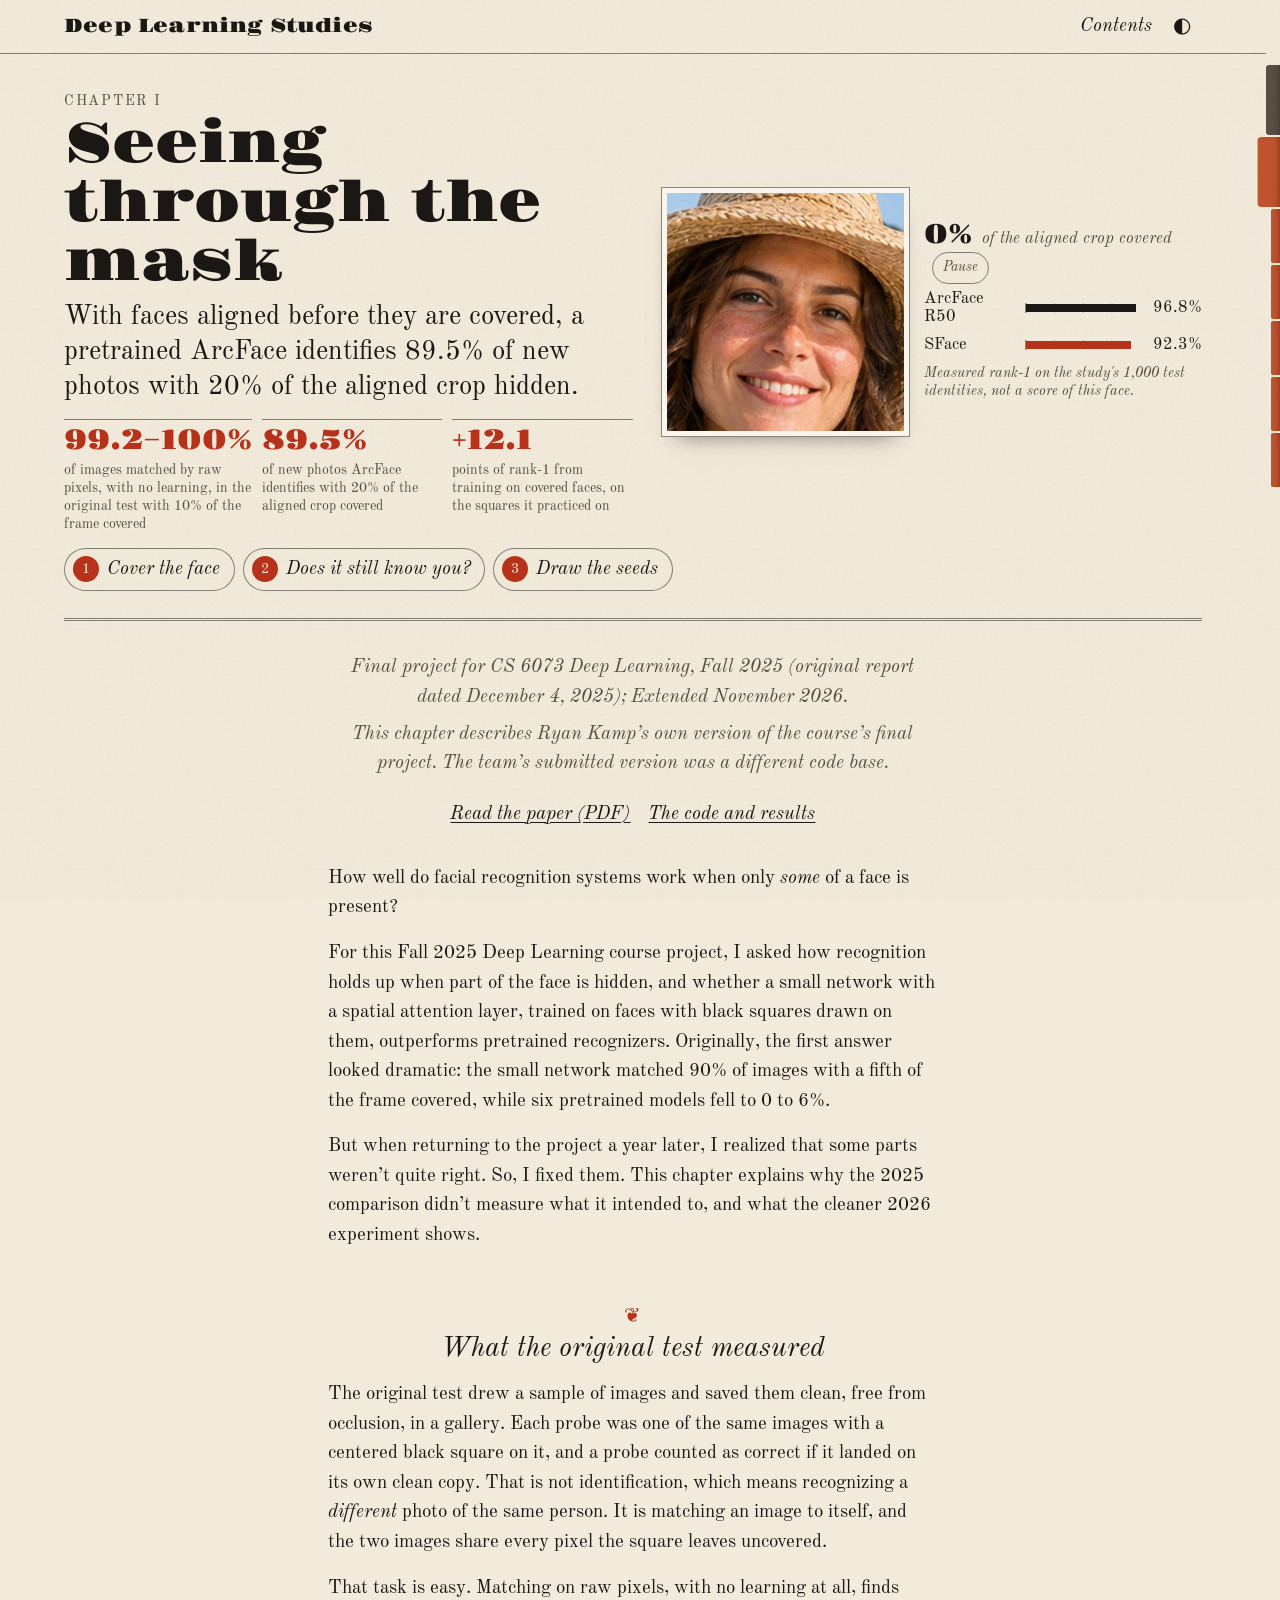
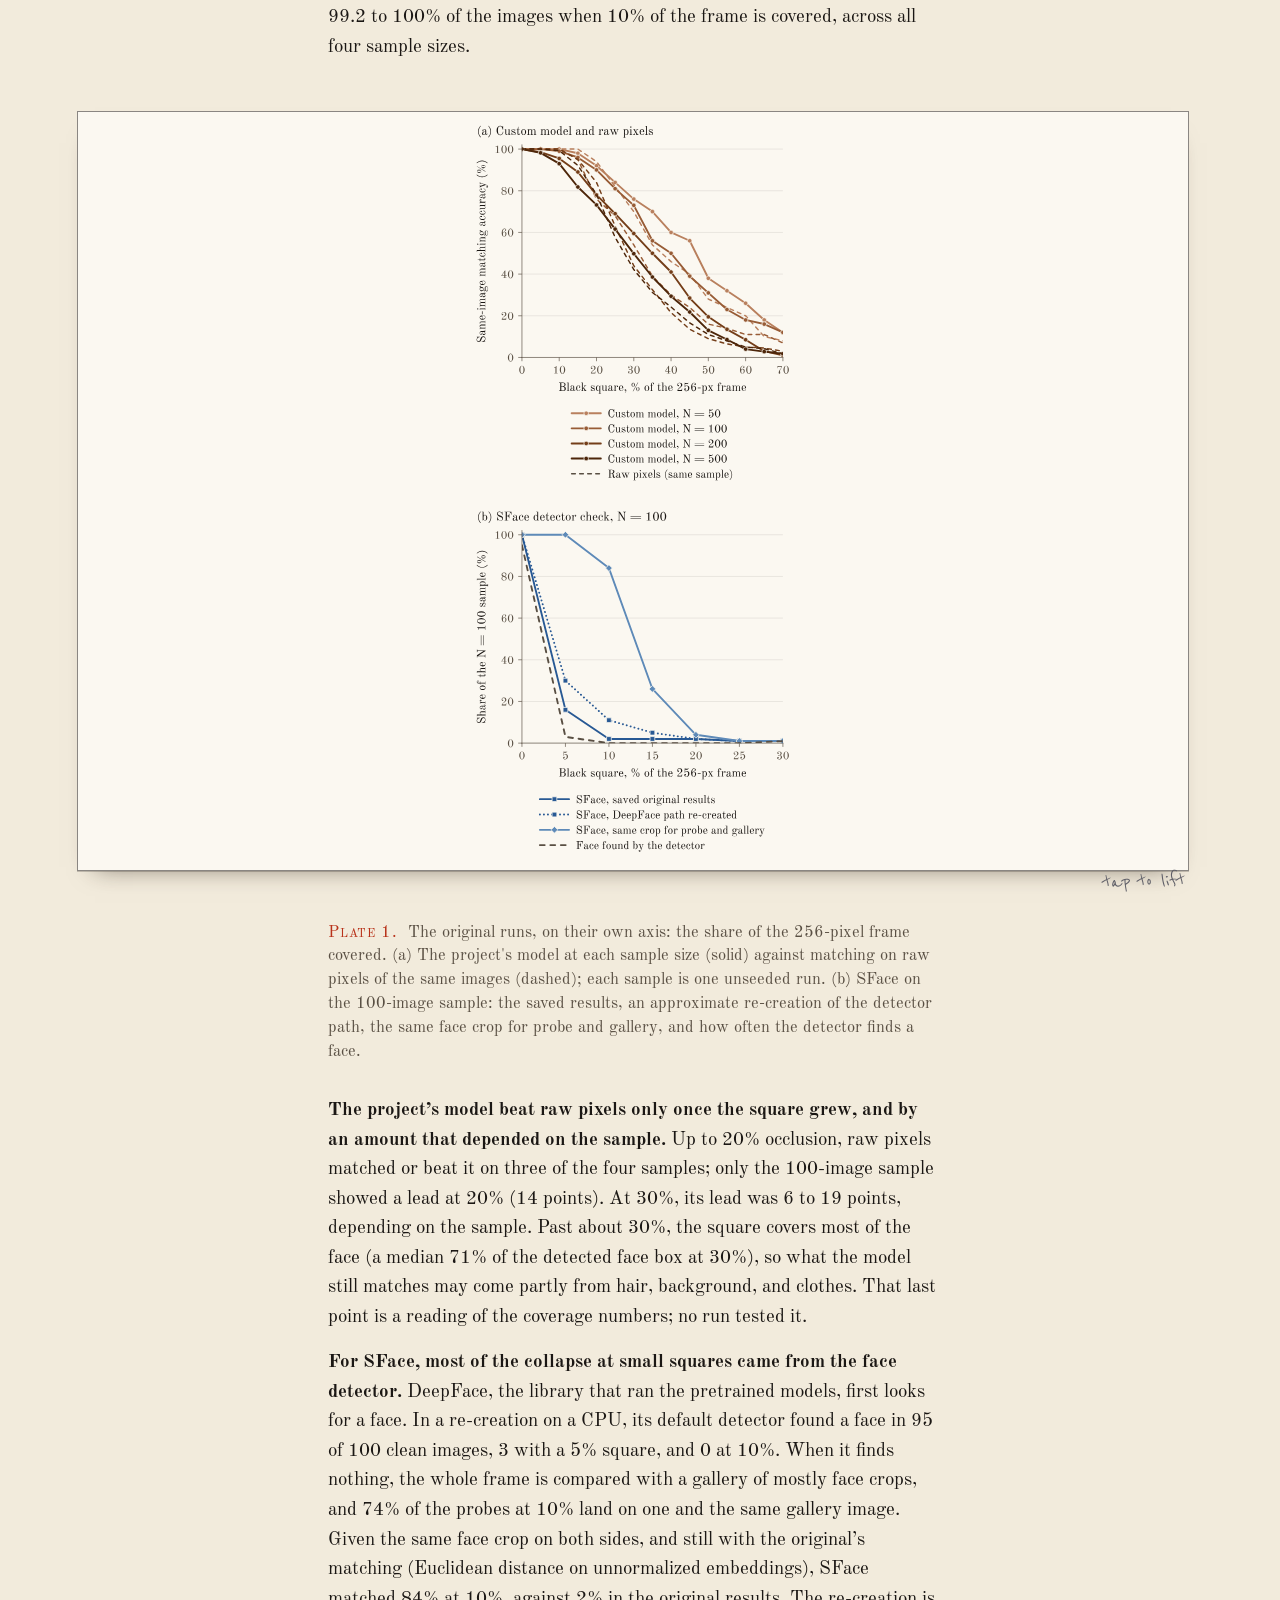
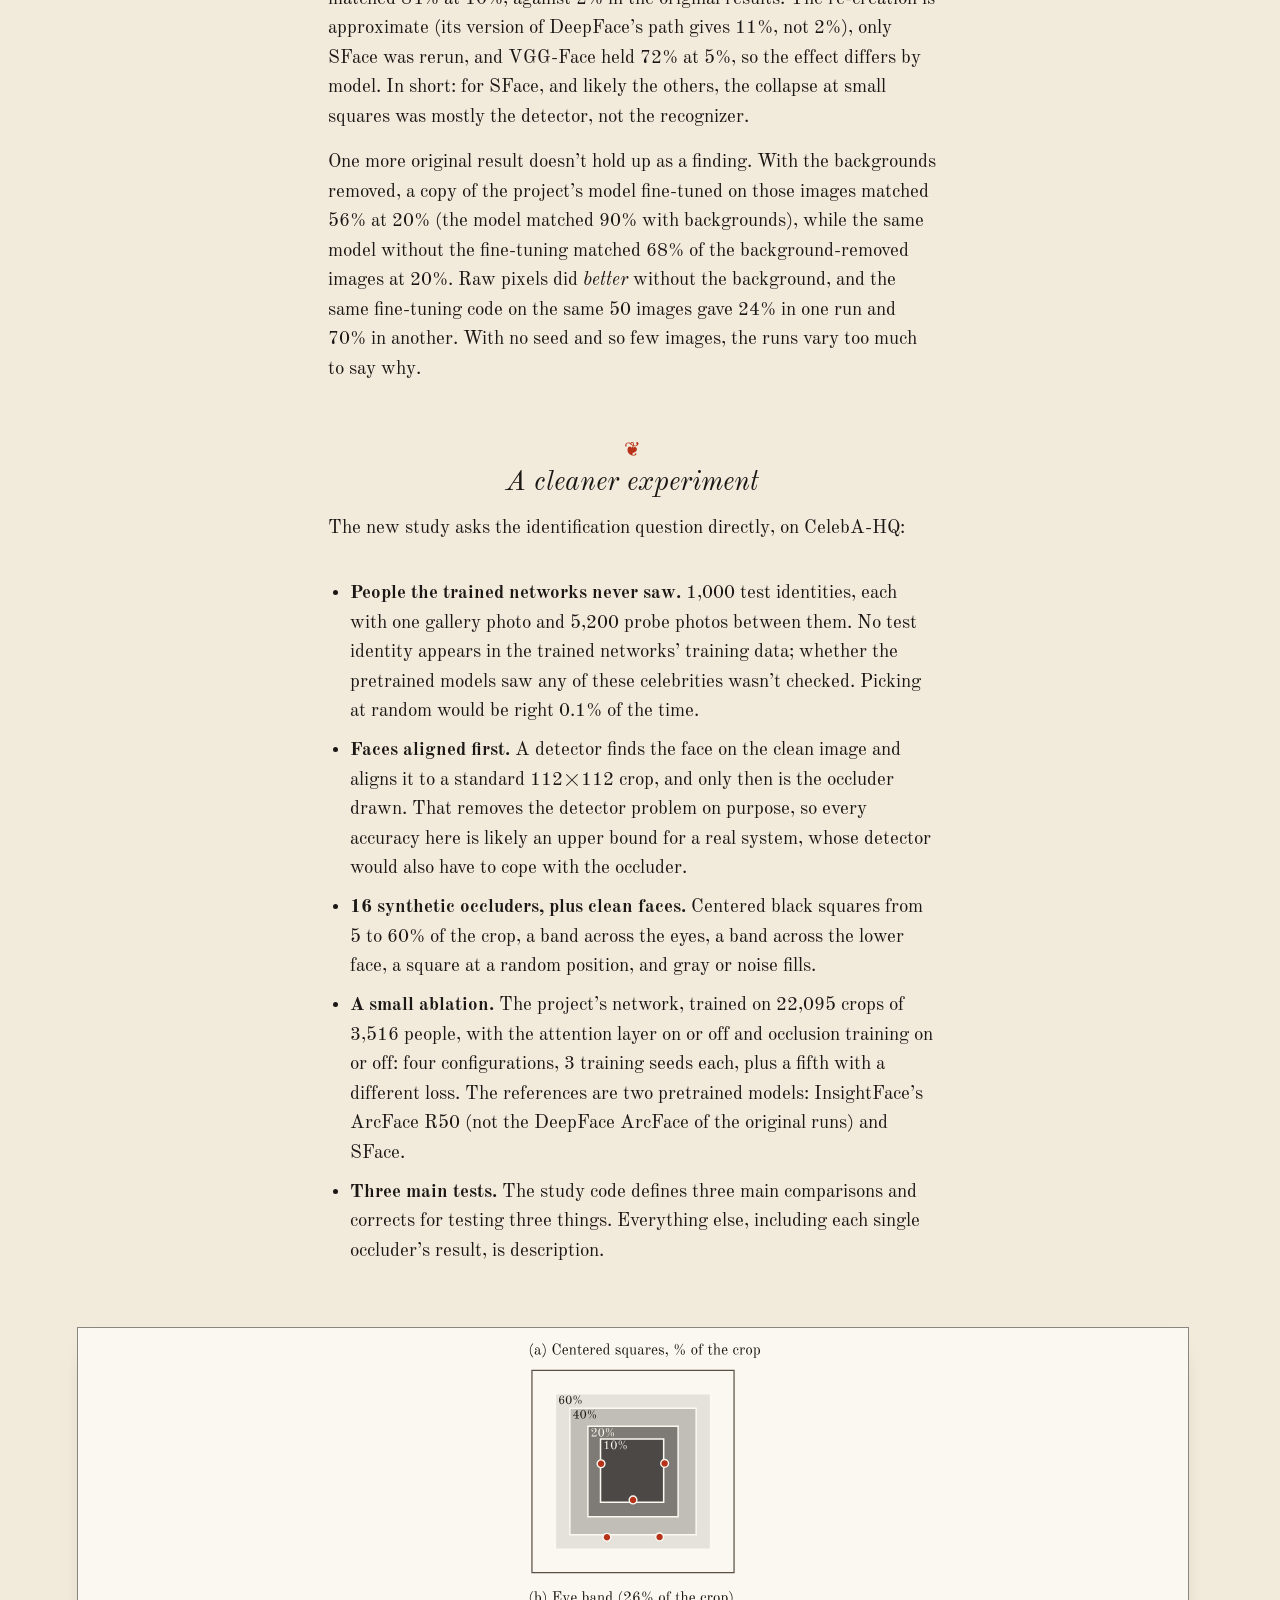
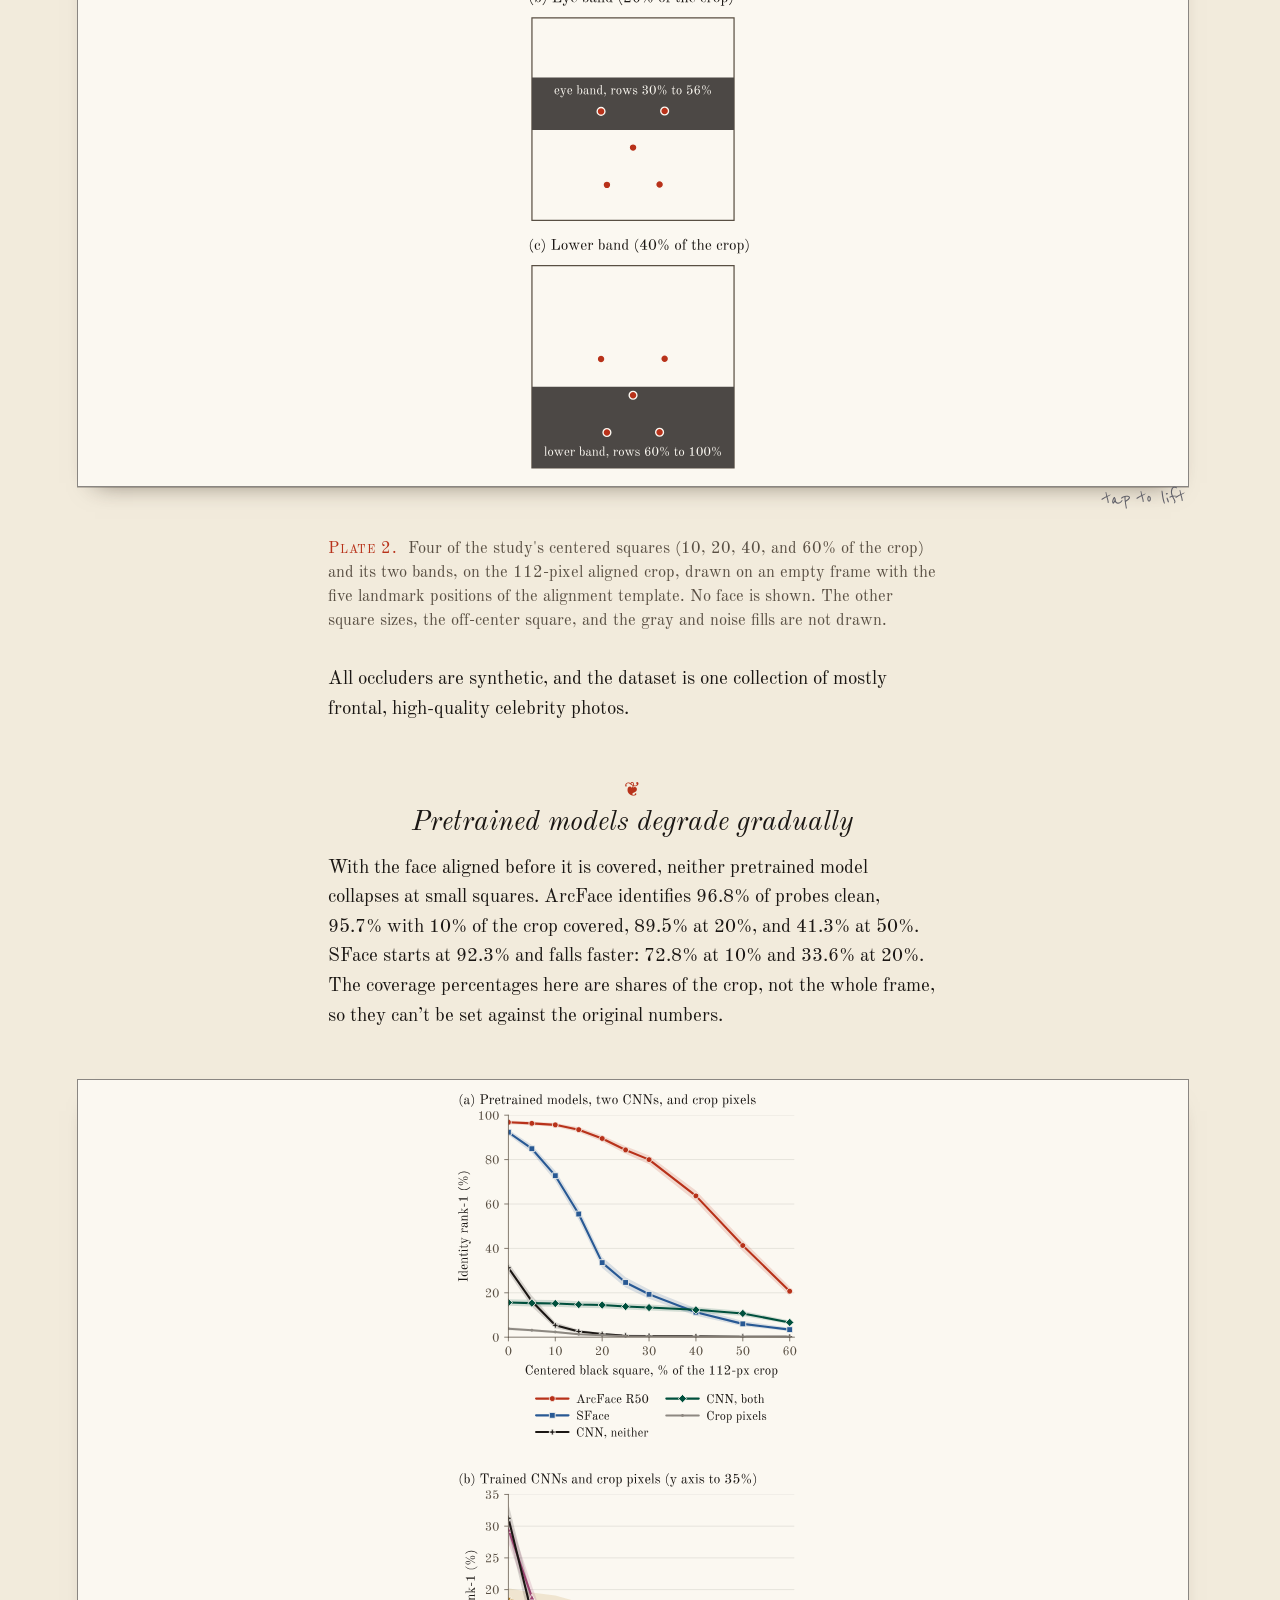
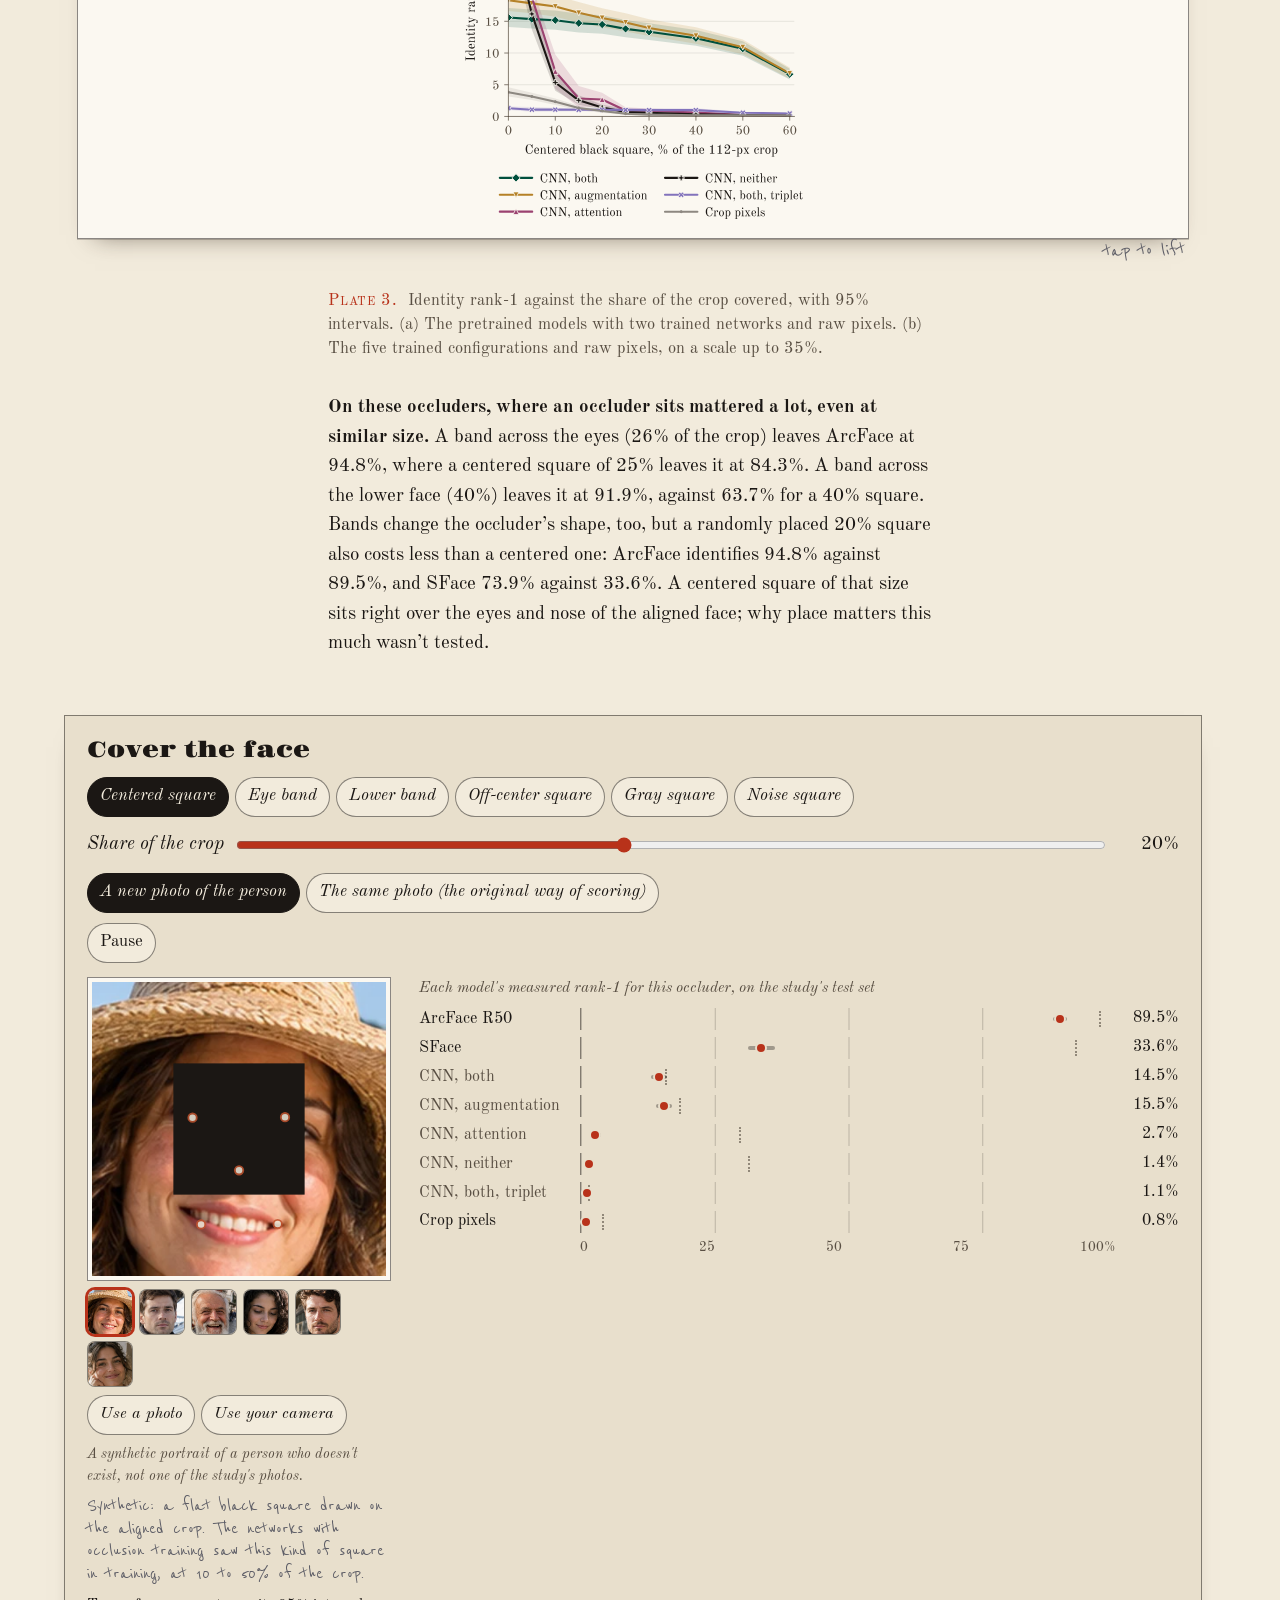
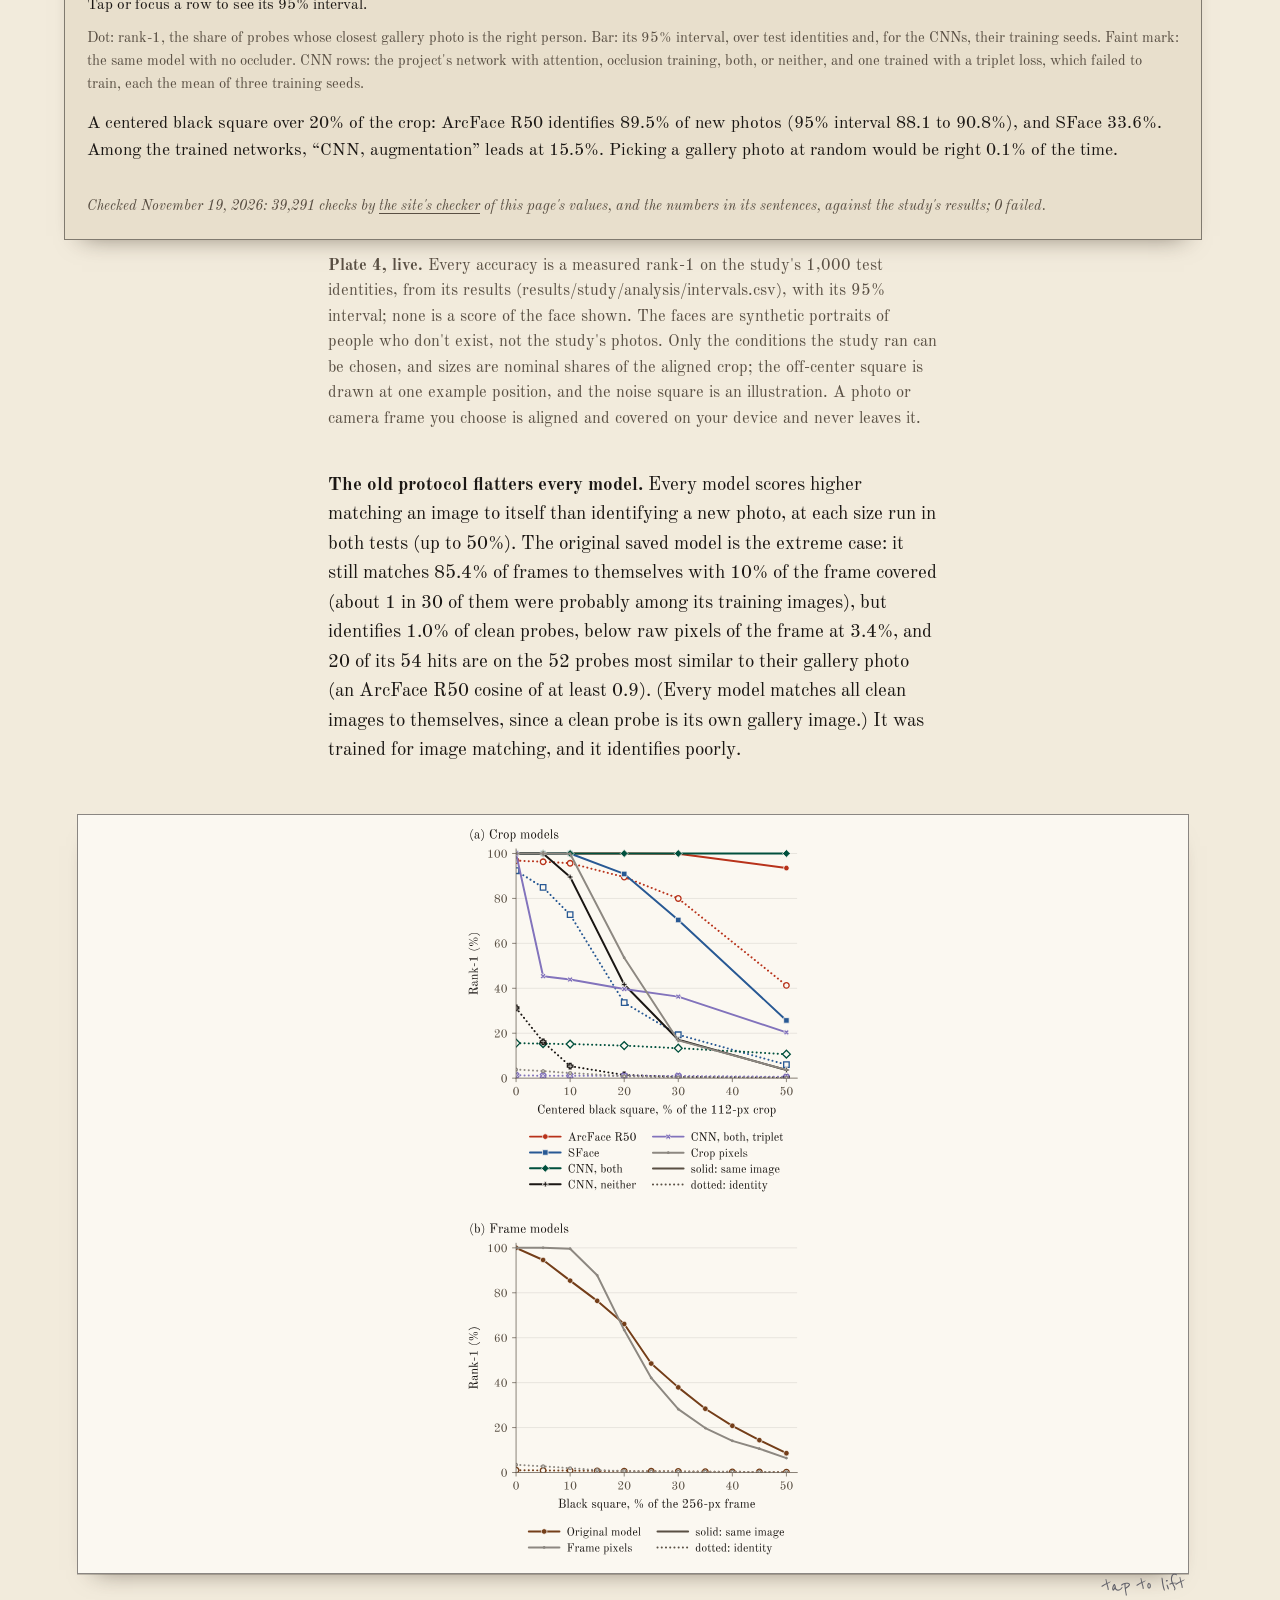
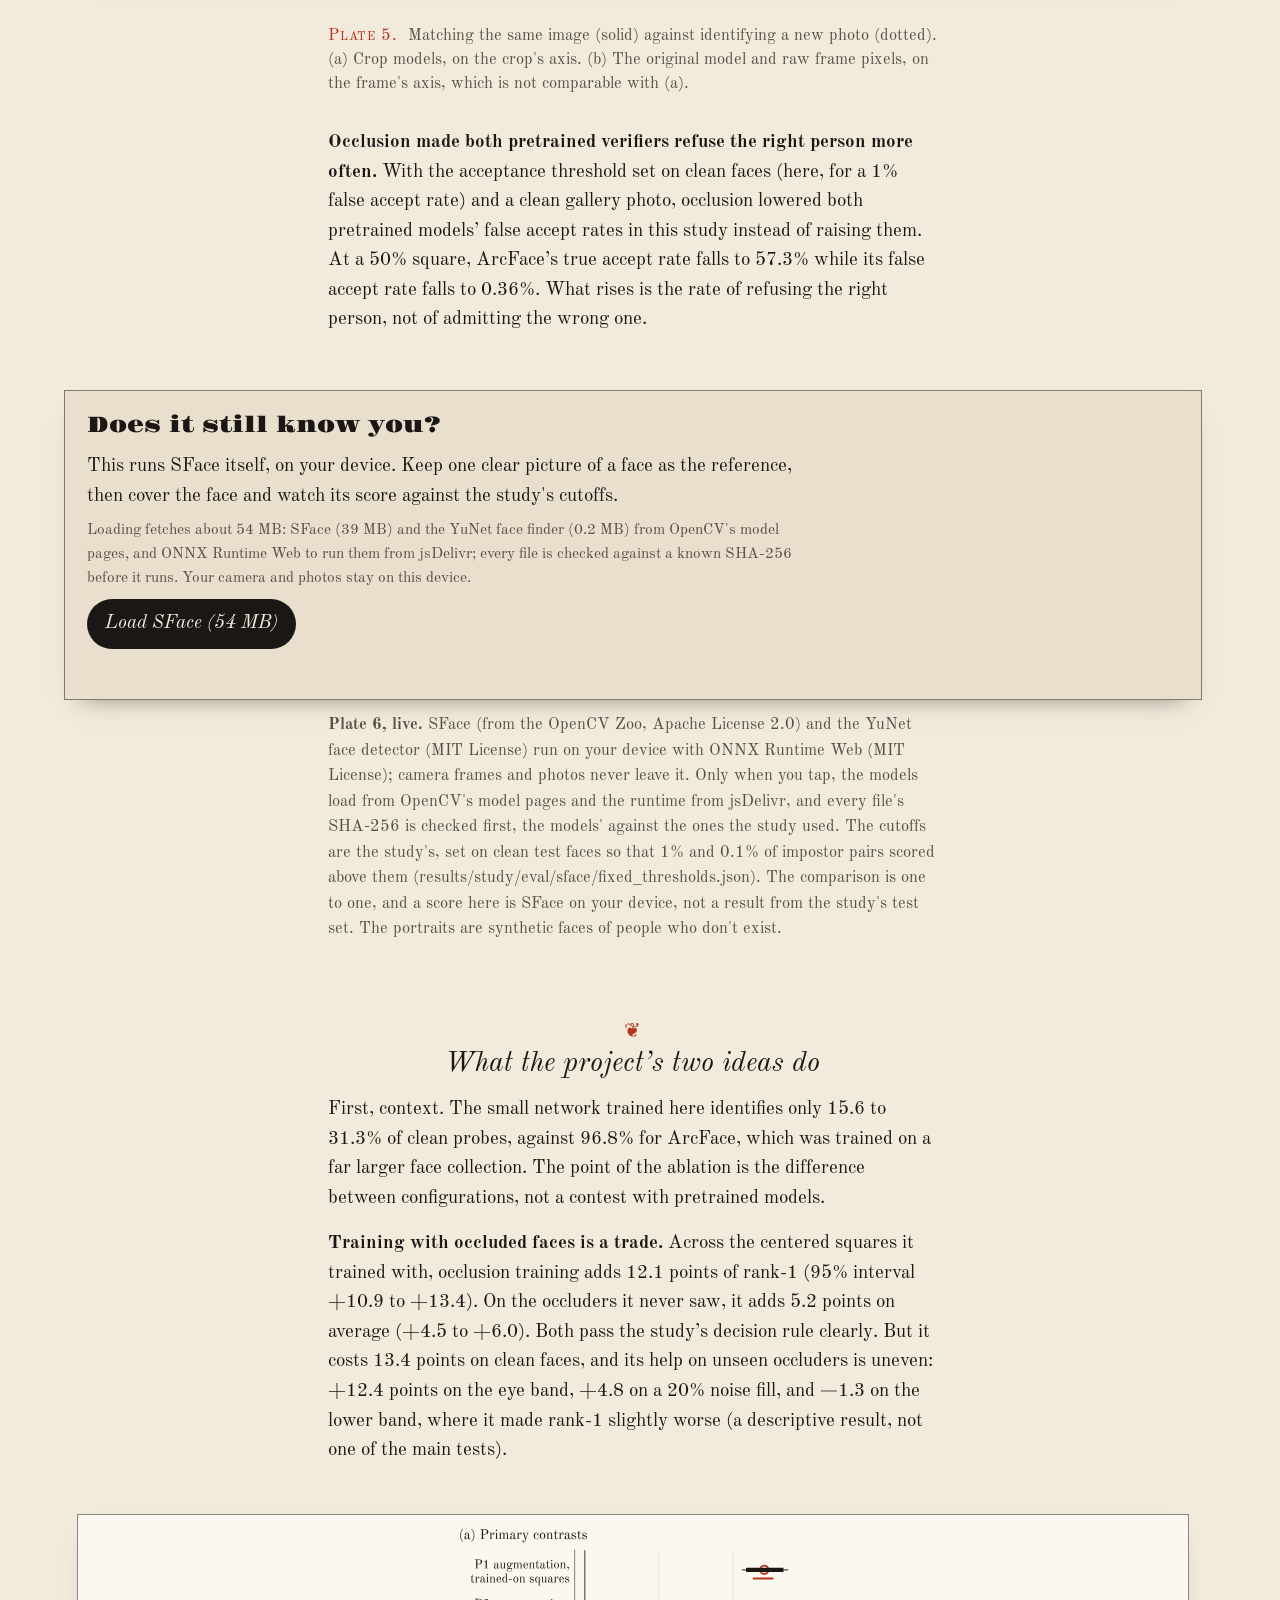
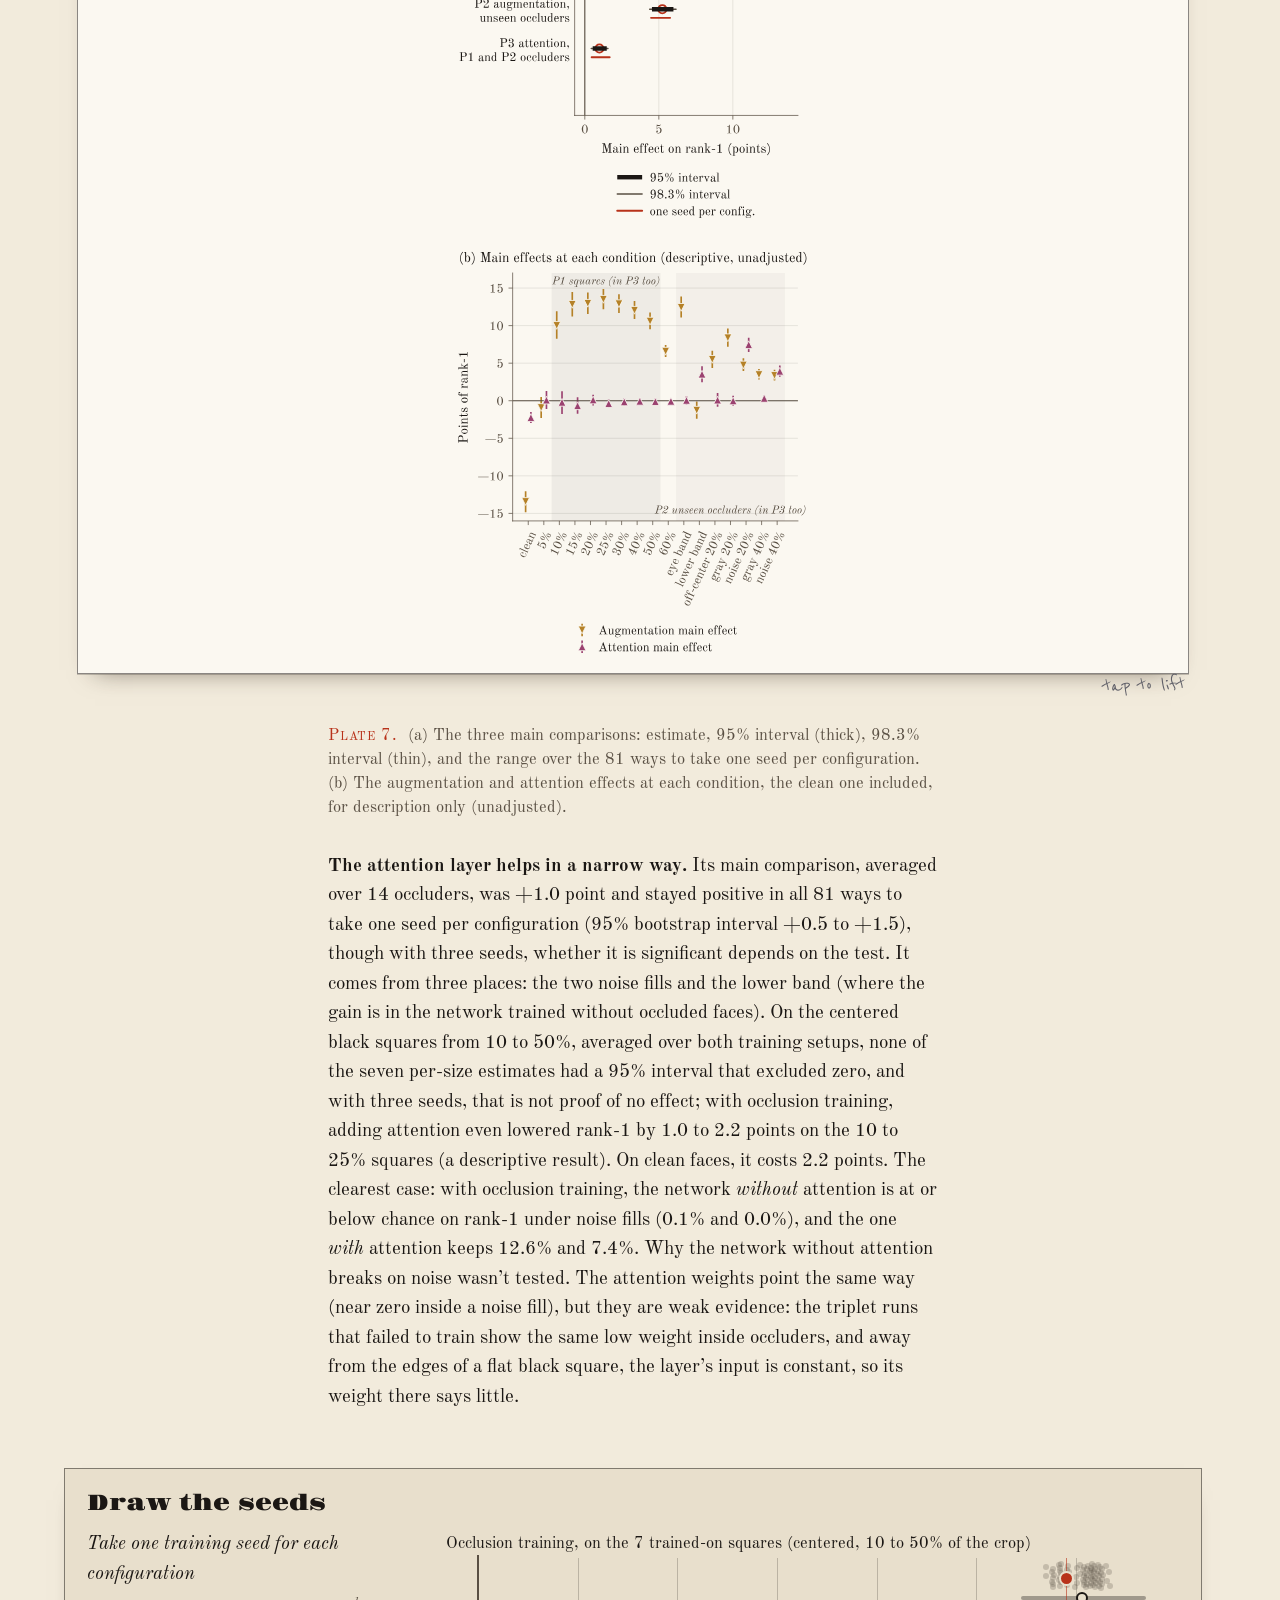
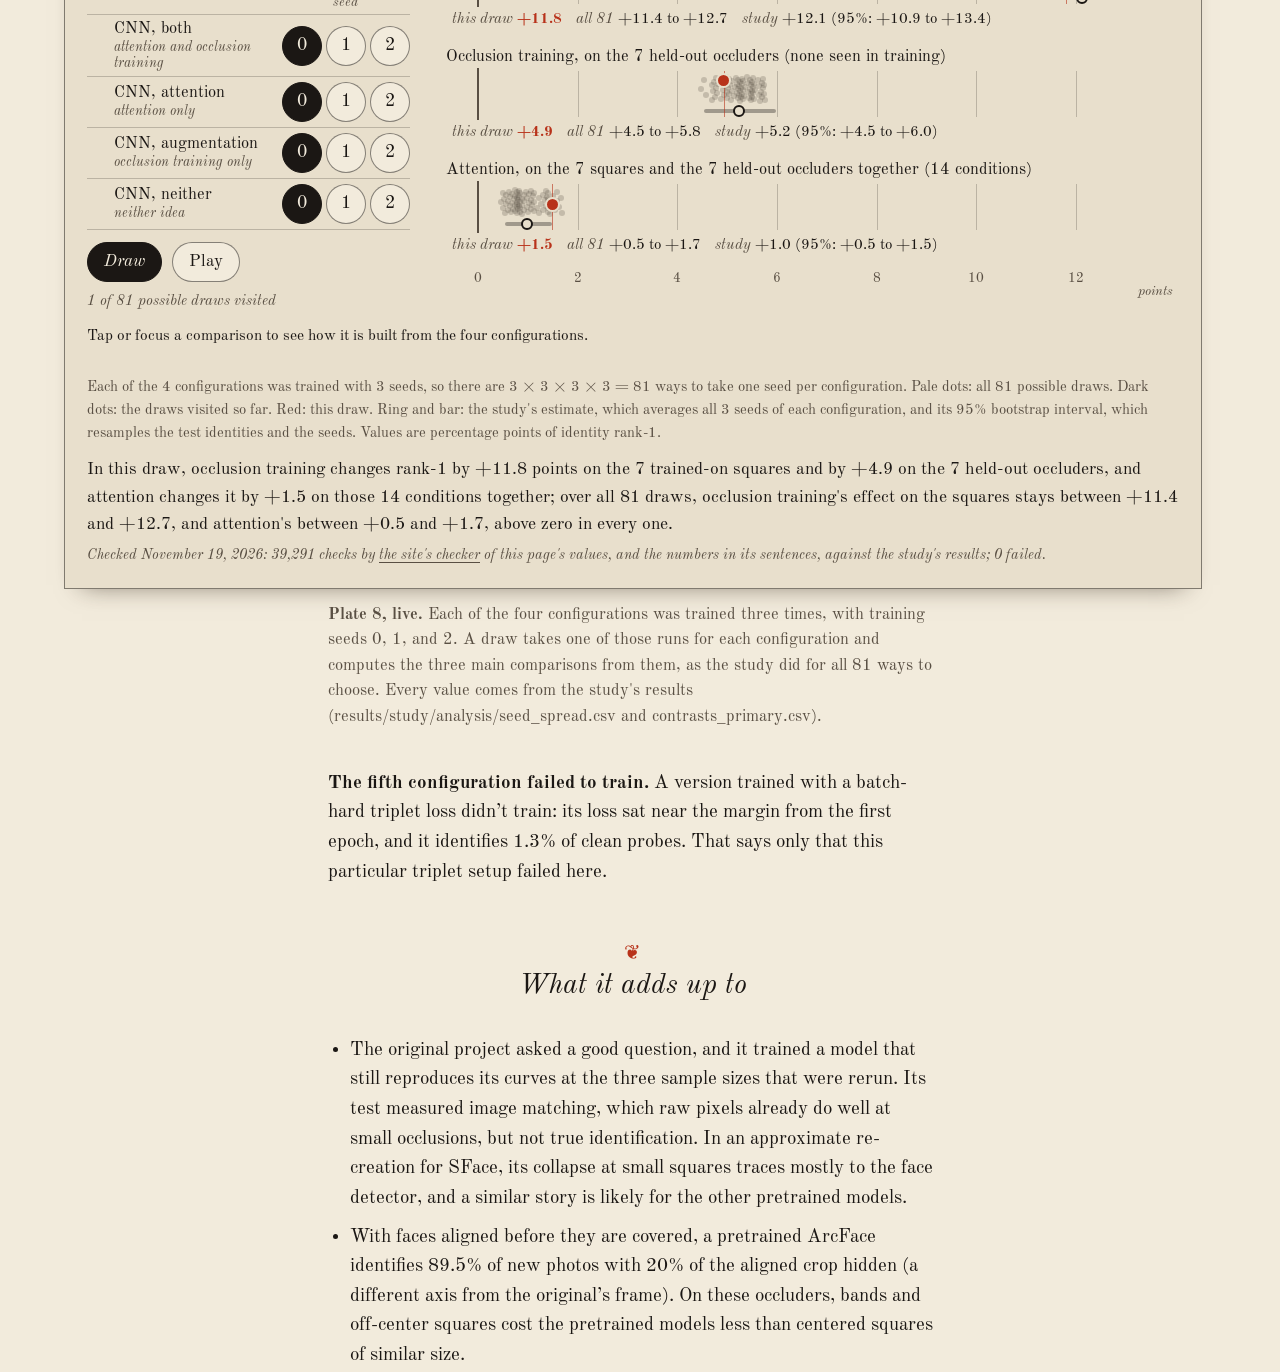
==== commit cc378977: "Add the chapter's sections to the thumb index, with flags and a touch scrub, and check them" ====
--- a/docs/facial-recognition-under-occlusion-project/index.html
+++ b/docs/facial-recognition-under-occlusion-project/index.html
@@ -18,14 +18,14 @@
 <meta name="twitter:card" content="summary_large_image">
 <title>Seeing through the mask | Deep Learning Studies</title>
 <meta name="color-scheme" content="light dark">
-<link rel="stylesheet" href="../assets/book.css?v=69820c8120">
-<script src="../assets/book.js?v=2469685aef"></script>
+<link rel="stylesheet" href="../assets/book.css?v=26147999c3">
+<script src="../assets/book.js?v=463cfb848d"></script>
 </head>
 <body>
 <a class="skip" href="#main">Skip to the text</a>
 <header class="head"><a class="brand" href="../index.html">Deep Learning Studies</a>
 <nav aria-label="Book"><a href="../index.html#contents">Contents</a><button class="mode" type="button">◐</button></nav></header>
-<nav class="edge" aria-label="Thumb index"><a href="../index.html" style="--c:var(--ink-2)" aria-label="Contents"></a><a href="../facial-recognition-under-occlusion-project/index.html" style="--c:#c0532e" aria-label="Chapter I" aria-current="page"></a></nav>
+<nav class="edge" aria-label="Thumb index"><a href="../index.html" style="--c:var(--ink-2)" aria-label="Contents" data-flag="Contents"></a><a href="#main" style="--c:#c0532e" aria-label="Chapter I: Seeing through the mask" data-flag="I · Seeing through the mask" aria-current="page"></a><a class="sec" href="#what-the-original-test-measured" style="--c:#c0532e" aria-label="Chapter I, section: What the original test measured" data-flag="❦ · What the original test measured" data-sec="what-the-original-test-measured"></a><a class="sec" href="#a-cleaner-experiment" style="--c:#c0532e" aria-label="Chapter I, section: A cleaner experiment" data-flag="❦ · A cleaner experiment" data-sec="a-cleaner-experiment"></a><a class="sec" href="#pretrained-models-degrade-gradually" style="--c:#c0532e" aria-label="Chapter I, section: Pretrained models degrade gradually" data-flag="❦ · Pretrained models degrade gradually" data-sec="pretrained-models-degrade-gradually"></a><a class="sec" href="#what-the-projects-two-ideas-do" style="--c:#c0532e" aria-label="Chapter I, section: What the project’s two ideas do" data-flag="❦ · What the project’s two ideas do" data-sec="what-the-projects-two-ideas-do"></a><a class="sec" href="#what-it-adds-up-to" style="--c:#c0532e" aria-label="Chapter I, section: What it adds up to" data-flag="❦ · What it adds up to" data-sec="what-it-adds-up-to"></a></nav>
 <main id="main">
 <article class="chapter">
 <header class="hero">
@@ -52,7 +52,7 @@
 <p>How well do facial recognition systems work when only <em>some</em> of a face is present?</p>
 <p>For this Fall 2025 Deep Learning course project, I asked how recognition holds up when part of the face is hidden, and whether a small network with a spatial attention layer, trained on faces with black squares drawn on them, outperforms pretrained recognizers. Originally, the first answer looked dramatic: the small network matched 90% of images with a fifth of the frame covered, while six pretrained models fell to 0 to 6%.</p>
 <p>But when returning to the project a year later, I realized that some parts weren’t quite right. So, I fixed them. This chapter explains why the 2025 comparison didn’t measure what it intended to, and what the cleaner 2026 experiment shows.</p>
-<h2>What the original test measured</h2>
+<h2 id="what-the-original-test-measured">What the original test measured</h2>
 <p>The original test drew a sample of images and saved them clean, free from occlusion, in a gallery. Each probe was one of the same images with a centered black square on it, and a probe counted as correct if it landed on its own clean copy. That is not identification, which means recognizing a <em>different</em> photo of the same person. It is matching an image to itself, and the two images share every pixel the square leaves uncovered.</p>
 <p>That task is easy. Matching on raw pixels, with no learning at all, finds 99.2 to 100% of the images when 10% of the frame is covered, across all four sample sizes.</p>
 <figure class="plate" id="plate-1">
@@ -63,7 +63,7 @@
 <p><strong>The project’s model beat raw pixels only once the square grew, and by an amount that depended on the sample.</strong> Up to 20% occlusion, raw pixels matched or beat it on three of the four samples; only the 100-image sample showed a lead at 20% (14 points). At 30%, its lead was 6 to 19 points, depending on the sample. Past about 30%, the square covers most of the face (a median 71% of the detected face box at 30%), so what the model still matches may come partly from hair, background, and clothes. That last point is a reading of the coverage numbers; no run tested it.</p>
 <p><strong>For SFace, most of the collapse at small squares came from the face detector.</strong> DeepFace, the library that ran the pretrained models, first looks for a face. In a re-creation on a CPU, its default detector found a face in 95 of 100 clean images, 3 with a 5% square, and 0 at 10%. When it finds nothing, the whole frame is compared with a gallery of mostly face crops, and 74% of the probes at 10% land on one and the same gallery image. Given the same face crop on both sides, and still with the original’s matching (Euclidean distance on unnormalized embeddings), SFace matched 84% at 10%, against 2% in the original results. The re-creation is approximate (its version of DeepFace’s path gives 11%, not 2%), only SFace was rerun, and VGG-Face held 72% at 5%, so the effect differs by model. In short: for SFace, and likely the others, the collapse at small squares was mostly the detector, not the recognizer.</p>
 <p>One more original result doesn’t hold up as a finding. With the backgrounds removed, a copy of the project’s model fine-tuned on those images matched 56% at 20% (the model matched 90% with backgrounds), while the same model without the fine-tuning matched 68% of the background-removed images at 20%. Raw pixels did <em>better</em> without the background, and the same fine-tuning code on the same 50 images gave 24% in one run and 70% in another. With no seed and so few images, the runs vary too much to say why.</p>
-<h2>A cleaner experiment</h2>
+<h2 id="a-cleaner-experiment">A cleaner experiment</h2>
 <p>The new study asks the identification question directly, on CelebA-HQ:</p>
 <ul><li><strong>People the trained networks never saw.</strong> 1,000 test identities, each with one gallery photo and 5,200 probe photos between them. No test identity appears in the trained networks’ training data; whether the pretrained models saw any of these celebrities wasn’t checked. Picking at random would be right 0.1% of the time.</li><li><strong>Faces aligned first.</strong> A detector finds the face on the clean image and aligns it to a standard 112×112 crop, and only then is the occluder drawn. That removes the detector problem on purpose, so every accuracy here is likely an upper bound for a real system, whose detector would also have to cope with the occluder.</li><li><strong>16 synthetic occluders, plus clean faces.</strong> Centered black squares from 5 to 60% of the crop, a band across the eyes, a band across the lower face, a square at a random position, and gray or noise fills.</li><li><strong>A small ablation.</strong> The project’s network, trained on 22,095 crops of 3,516 people, with the attention layer on or off and occlusion training on or off: four configurations, 3 training seeds each, plus a fifth with a different loss. The references are two pretrained models: InsightFace’s ArcFace R50 (not the DeepFace ArcFace of the original runs) and SFace.</li><li><strong>Three main tests.</strong> The study code defines three main comparisons and corrects for testing three things. Everything else, including each single occluder’s result, is description.</li></ul>
 <figure class="plate" id="plate-2">
@@ -72,7 +72,7 @@
 <figcaption><b>Plate 2.</b> <span class="cap">Four of the study&#x27;s centered squares (10, 20, 40, and 60% of the crop) and its two bands, on the 112-pixel aligned crop, drawn on an empty frame with the five landmark positions of the alignment template. No face is shown. The other square sizes, the off-center square, and the gray and noise fills are not drawn.</span></figcaption>
 </figure>
 <p>All occluders are synthetic, and the dataset is one collection of mostly frontal, high-quality celebrity photos.</p>
-<h2>Pretrained models degrade gradually</h2>
+<h2 id="pretrained-models-degrade-gradually">Pretrained models degrade gradually</h2>
 <p>With the face aligned before it is covered, neither pretrained model collapses at small squares. ArcFace identifies 96.8% of probes clean, 95.7% with 10% of the crop covered, 89.5% at 20%, and 41.3% at 50%. SFace starts at 92.3% and falls faster: 72.8% at 10% and 33.6% at 20%. The coverage percentages here are shares of the crop, not the whole frame, so they can’t be set against the original numbers.</p>
 <figure class="plate" id="plate-3">
 <button class="lift" type="button" aria-label="Plate 3: Two line charts of identity rank-1 against the share of the crop covered by a centered black square, with interval bands. (a) ArcFace falls gradually and SFace faster, while the trained networks stay low. (b) The trained networks on a scale up to 35 percent. Lift it off the page to look closer."><picture class="v-light"><source media="(max-width: 640px)" srcset="figures/site/fig_squares.phone.light.svg" width="258" height="533"><img src="figures/site/fig_squares.light.svg" alt="Two line charts of identity rank-1 against the share of the crop covered by a centered black square, with interval bands. (a) ArcFace falls gradually and SFace faster, while the trained networks stay low. (b) The trained networks on a scale up to 35 percent." width="516" height="256" loading="lazy"></picture><picture class="v-dark"><source media="(max-width: 640px)" srcset="figures/site/fig_squares.phone.dark.svg" width="258" height="533"><img src="figures/site/fig_squares.dark.svg" alt="Two line charts of identity rank-1 against the share of the crop covered by a centered black square, with interval bands. (a) ArcFace falls gradually and SFace faster, while the trained networks stay low. (b) The trained networks on a scale up to 35 percent." width="516" height="256" loading="lazy"></picture></button>
@@ -95,7 +95,7 @@
 <div class="plate-live-stage"><h3>Does it still know you?</h3></div>
 <figcaption><b>Plate 6, live.</b> SFace (from the OpenCV Zoo, Apache License 2.0) and the YuNet face detector (MIT License) run on your device with ONNX Runtime Web (MIT License); camera frames and photos never leave it. Only when you tap, the models load from OpenCV&#x27;s model pages and the runtime from jsDelivr, and every file&#x27;s SHA-256 is checked first, the models&#x27; against the ones the study used. The cutoffs are the study&#x27;s, set on clean test faces so that 1% and 0.1% of impostor pairs scored above them (results/study/eval/sface/fixed_thresholds.json). The comparison is one to one, and a score here is SFace on your device, not a result from the study&#x27;s test set. The portraits are synthetic faces of people who don&#x27;t exist.</figcaption>
 </figure>
-<h2>What the project’s two ideas do</h2>
+<h2 id="what-the-projects-two-ideas-do">What the project’s two ideas do</h2>
 <p>First, context. The small network trained here identifies only 15.6 to 31.3% of clean probes, against 96.8% for ArcFace, which was trained on a far larger face collection. The point of the ablation is the difference between configurations, not a contest with pretrained models.</p>
 <p><strong>Training with occluded faces is a trade.</strong> Across the centered squares it trained with, occlusion training adds 12.1 points of rank-1 (95% interval +10.9 to +13.4). On the occluders it never saw, it adds 5.2 points on average (+4.5 to +6.0). Both pass the study’s decision rule clearly. But it costs 13.4 points on clean faces, and its help on unseen occluders is uneven: +12.4 points on the eye band, +4.8 on a 20% noise fill, and −1.3 on the lower band, where it made rank-1 slightly worse (a descriptive result, not one of the main tests).</p>
 <figure class="plate" id="plate-7">
@@ -109,7 +109,7 @@
 <figcaption><b>Plate 8, live.</b> Each of the four configurations was trained three times, with training seeds 0, 1, and 2. A draw takes one of those runs for each configuration and computes the three main comparisons from them, as the study did for all 81 ways to choose. Every value comes from the study&#x27;s results (results/study/analysis/seed_spread.csv and contrasts_primary.csv).</figcaption>
 </figure>
 <p><strong>The fifth configuration failed to train.</strong> A version trained with a batch-hard triplet loss didn’t train: its loss sat near the margin from the first epoch, and it identifies 1.3% of clean probes. That says only that this particular triplet setup failed here.</p>
-<h2>What it adds up to</h2>
+<h2 id="what-it-adds-up-to">What it adds up to</h2>
 <ul><li>The original project asked a good question, and it trained a model that still reproduces its curves at the three sample sizes that were rerun. Its test measured image matching, which raw pixels already do well at small occlusions, but not true identification. In an approximate re-creation for SFace, its collapse at small squares traces mostly to the face detector, and a similar story is likely for the other pretrained models.</li><li>With faces aligned before they are covered, a pretrained ArcFace identifies 89.5% of new photos with 20% of the aligned crop hidden (a different axis from the original’s frame). On these occluders, bands and off-center squares cost the pretrained models less than centered squares of similar size.</li><li>In a small network trained from scratch, training on occluded faces buys 12.1 points on the occluder it practiced on and costs 13.4 on clean faces. The attention layer’s main comparison comes from noise fills and the lower band, and it costs 2.2 points on clean faces.</li><li>All of this is on one dataset, with synthetic occluders, oracle alignment, and three seeds per configuration. Real masks and sunglasses, and a real detector, would be a natural follow-up.</li></ul>
 <p>The full paper, with its tables, intervals, and limitations, is <code>paper/main.tex</code>. The code, the aggregate results, and how to obtain the data are in this project’s folder, and the original model’s weights are attached to the repository’s release.</p>
 <nav class="turn" aria-label="Pages"><a class="turn-contents" href="../index.html#contents">Back to the contents</a></nav>
--- a/docs/assets/book.css
+++ b/docs/assets/book.css
@@ -73,14 +73,60 @@
 .brand { font: 400 clamp(0.88rem, 4.1vw, 1.08rem)/1 var(--fat); text-decoration: none; letter-spacing: 0.01em; white-space: nowrap; }
 .head nav { display: flex; align-items: center; gap: 2px; }
 .head nav a { padding: 10px 8px; text-decoration: none; font-style: italic; }
-@media (max-width: 420px) { .head { padding: 0 6px 0 16px; gap: 4px; } .head nav a { padding: 10px 4px; font-size: 0.95rem; } .mode { width: 36px; } }
+@media (max-width: 420px) { .head { padding: 0 6px 0 16px; gap: 4px; } .head nav a { padding: 10px 4px; font-size: 0.95rem; } .head .mode { width: 36px; } }
 .mode { all: unset; box-sizing: border-box; display: inline-grid; place-items: center; width: 40px; height: 40px; cursor: pointer; border-radius: 50%; font-size: 1.15rem; }
 .mode:focus-visible { outline: 2px solid var(--rubric); }
 
-/* The fore-edge: one painted tab per chapter, and one for the contents */
-.edge { position: fixed; z-index: 45; right: 0; top: 64px; bottom: 12px; width: var(--edge); display: flex; flex-direction: column; gap: 2px; }
-.edge a { flex: 0 1 72px; min-height: 28px; background: var(--c, var(--ink-2)); border-radius: 3px 0 0 3px; transform-origin: right center; transition: transform 0.14s; box-shadow: inset -5px 0 6px -5px rgba(0, 0, 0, 0.4); }
-.edge a:hover, .edge a[aria-current="page"] { transform: scaleX(1.6); }
+/* The fore-edge: a painted tab for the contents, one for each chapter, and a narrower one, in the
+   chapter's ink, for each of its sections. Each tab is painted at the edge; the link around it is its
+   hit area, which a touch screen widens. The strip is only as tall as its tabs. The tab of the page, and
+   of the section being read, stands out. */
+:root { --edge-hit: 24px; --edge-pad: var(--edge); }
+.edge { position: fixed; z-index: 45; right: 0; top: 64px; max-height: calc(100vh - 76px); max-height: calc(100dvh - 76px); width: var(--edge-hit); display: flex; flex-direction: column; }
+.edge a { --tab: var(--c, var(--ink-2)); --paint: var(--edge); position: relative; flex: 0 1 72px; min-height: 28px; }
+.edge a::before { content: ""; position: absolute; top: 1px; right: 0; bottom: 1px; width: var(--paint); background: var(--tab); border-radius: 3px 0 0 3px; transform-origin: right center; transition: transform 0.14s; box-shadow: inset -5px 0 6px -5px rgba(0, 0, 0, 0.4); }
+/* a section's tab: the chapter's own ink (at least 3:1 on the paper in both printings), painted narrower */
+.edge a.sec { --paint: 9px; flex-basis: 56px; }
+.edge a.sec::before { border-radius: 2px 0 0 2px; }
+.edge a:hover::before, .edge a[aria-current]::before, .edge a.is-on::before { transform: scaleX(1.6); }
+.edge a:focus-visible { outline: 2px solid var(--rubric); outline-offset: -2px; }
+/* The flag: a slip of ink beside the edge with the tab's name, the numeral or fleuron in red. A clear
+   bridge spans the gap to the strip, so the pointer can cross onto the flag without losing it. */
+.edge-flag { position: fixed; z-index: 46; right: calc(var(--edge-hit) + 6px); transform: translateY(-50%); padding: 6px 11px 7px; background: var(--ink); color: var(--paper); font: italic 400 0.95rem/1.2 var(--serif); width: max-content; max-width: min(24rem, calc(100vw - var(--edge-hit) - 28px)); text-wrap: balance; overflow-wrap: anywhere; border-radius: 2px; box-shadow: 0 6px 16px -8px rgba(var(--shade), 0.6); }
+.edge-flag::after { content: ""; position: absolute; top: 0; bottom: 0; left: 100%; width: 8px; }
+.edge-flag[hidden] { display: none; }
+.edge-flag .flag-no { font-style: normal; color: #ff7a52; margin-right: 0.45em; }
+:root[data-theme="dark"] .edge-flag .flag-no { color: #b8321a; }
+@media (prefers-color-scheme: dark) { :root:not([data-theme="light"]) .edge-flag .flag-no { color: #b8321a; } }
+/* scrubbing with a thumb: a larger flag beside the thumb, clear of it; a long name takes a second line */
+.edge-flag.is-scrub { right: 66px; max-width: calc(100vw - 66px - 16px); pointer-events: none; padding: 10px 14px 11px; font-size: 1.1rem; }
+.edge-flag.is-scrub::after { display: none; }
+/* slid away from the edge: the flag says the reader will stay, on the lighter ink */
+.edge-flag.is-off { background: var(--ink-2); }
+/* On a touch screen each tab answers 48 px in from the edge and is at least 48 px tall, so a thumb lands on it
+   away from the system's edge swipe, and the page's own column, plates, and demos stay clear of that strip. A
+   thumb pressed on a tab scrubs the tabs (book.js); the strip doesn't scroll the page. The running head sits
+   above the strip, so it runs to the screen's edge. */
+@media (any-pointer: coarse) {
+  :root { --edge-hit: 48px; --edge-pad: max(var(--edge), calc(var(--edge-hit) - var(--gutter))); }
+  body { padding-right: var(--edge-pad); }
+  .head { margin-right: calc(-1 * var(--edge-pad)); }
+  .edge { top: 58px; max-height: calc(100vh - 66px); max-height: calc(100dvh - 66px); touch-action: none; -webkit-touch-callout: none; -webkit-user-select: none; user-select: none; }
+  .edge a { min-height: 48px; -webkit-tap-highlight-color: transparent; }
+  .edge-flag { pointer-events: none; }
+}
+/* On a short screen (a phone held sideways) the strip starts right under the running head and the tabs share
+   the height: 48 px each from 390 px tall; shorter, every tab still shows and the strip still scrubs. */
+@media (any-pointer: coarse) and (max-height: 420px) {
+  .edge { top: 54px; height: calc(100vh - 54px); height: calc(100dvh - 54px); max-height: none; }
+  .edge a, .edge a.sec { flex: 1 1 0; min-height: 0; }
+}
+/* Forced colors: the tabs keep an outline in the system's colors, and the current ones are filled. */
+@media (forced-colors: active) {
+  .edge a::before { border: 1px solid LinkText; box-shadow: none; }
+  .edge a[aria-current]::before, .edge a.is-on::before { background: Highlight; forced-color-adjust: none; }
+  .edge-flag { border: 1px solid CanvasText; }
+}
 
 /* The title page */
 .title-page { max-width: 44rem; margin: 0 auto; padding: clamp(40px, 9vh, 96px) var(--gutter) 24px; text-align: center; }
@@ -334,7 +380,7 @@
   .ox-cropwrap { grid-template-columns: minmax(120px, 42%) 1fr; align-items: start; column-gap: 12px; }
   .ox-cropwrap > .ox-stack { grid-row: span 4; }
 }
-@media (prefers-reduced-motion: reduce) { .ox-dot, .ox-ci, .plate > button.lift, .edge a { transition: none; } .lifted { animation: none; } }
+@media (prefers-reduced-motion: reduce) { .ox-dot, .ox-ci, .plate > button.lift, .edge a::before, .edge-flag.is-scrub { transition: none; } .lifted { animation: none; } }
 
 /* The foot */
 .foot { margin: 64px var(--gutter) 0; padding: 22px 0 32px; border-top: 3px double var(--rule-2); }
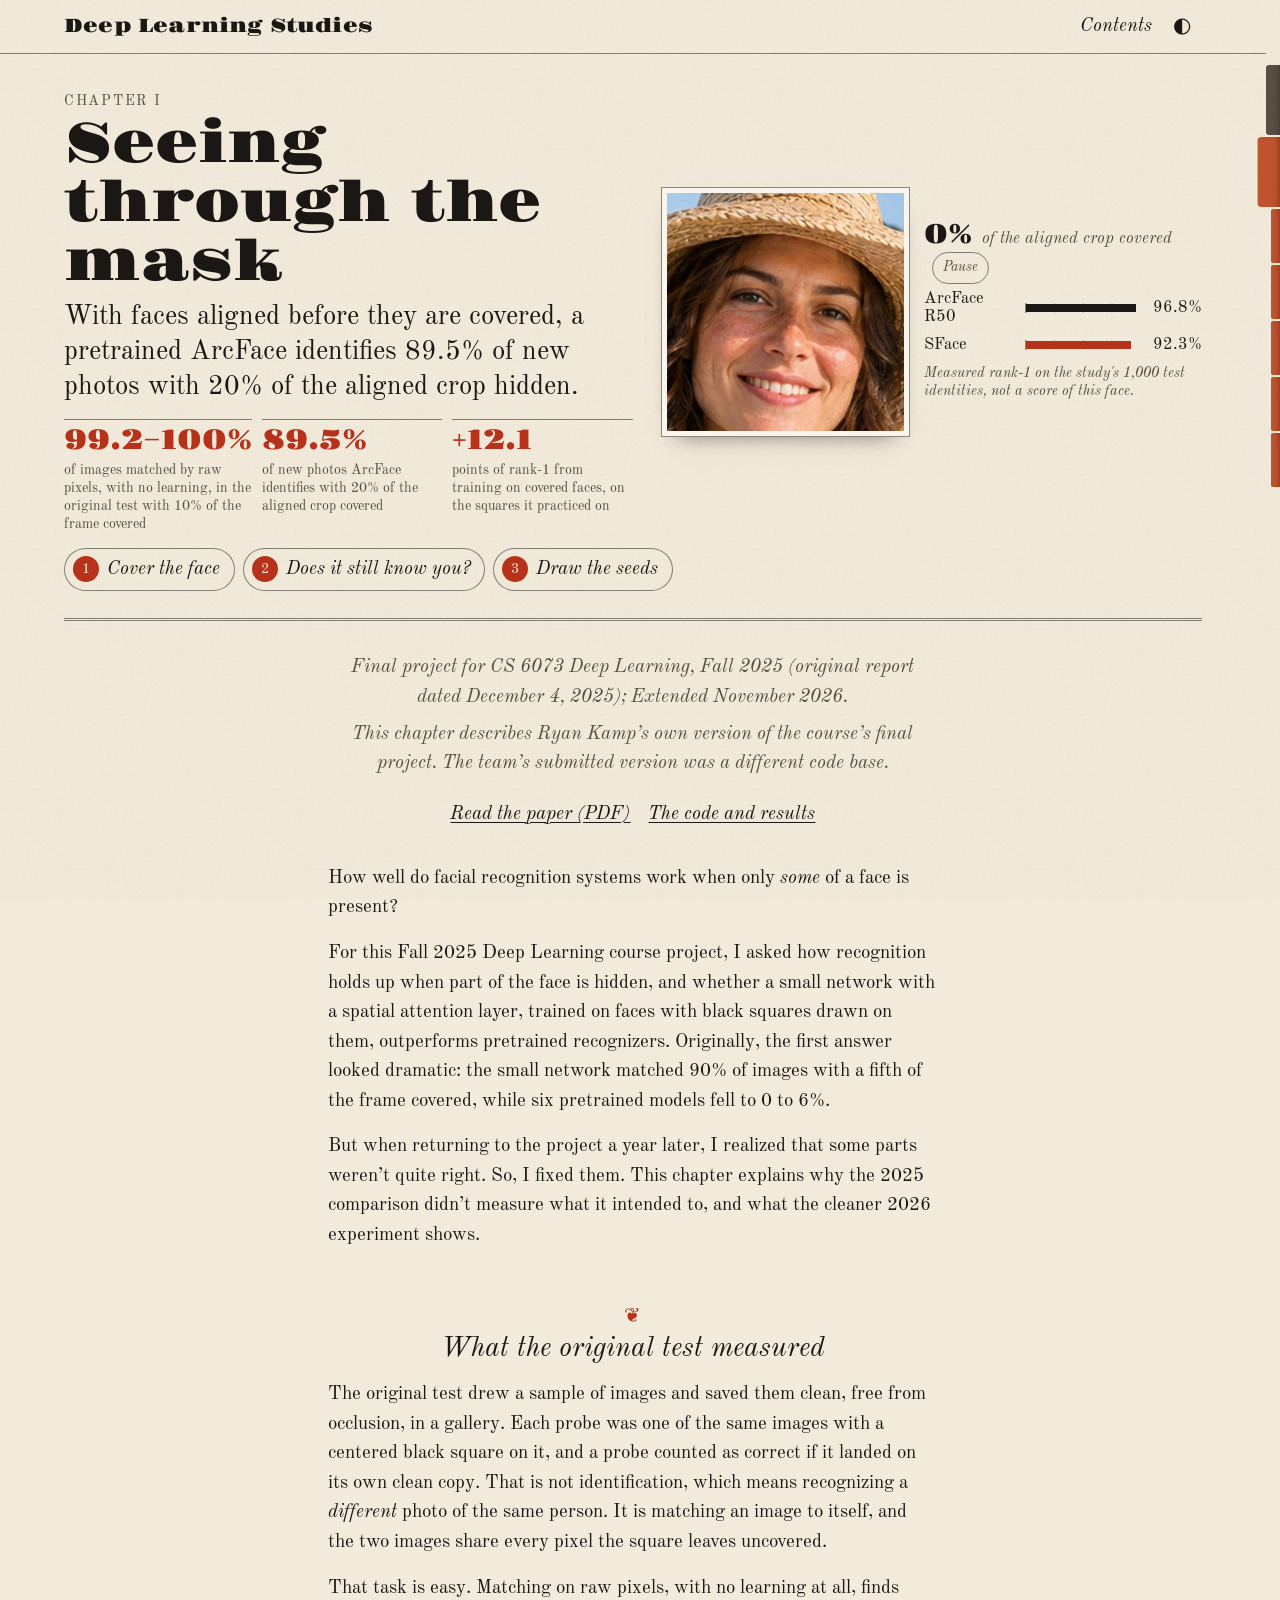
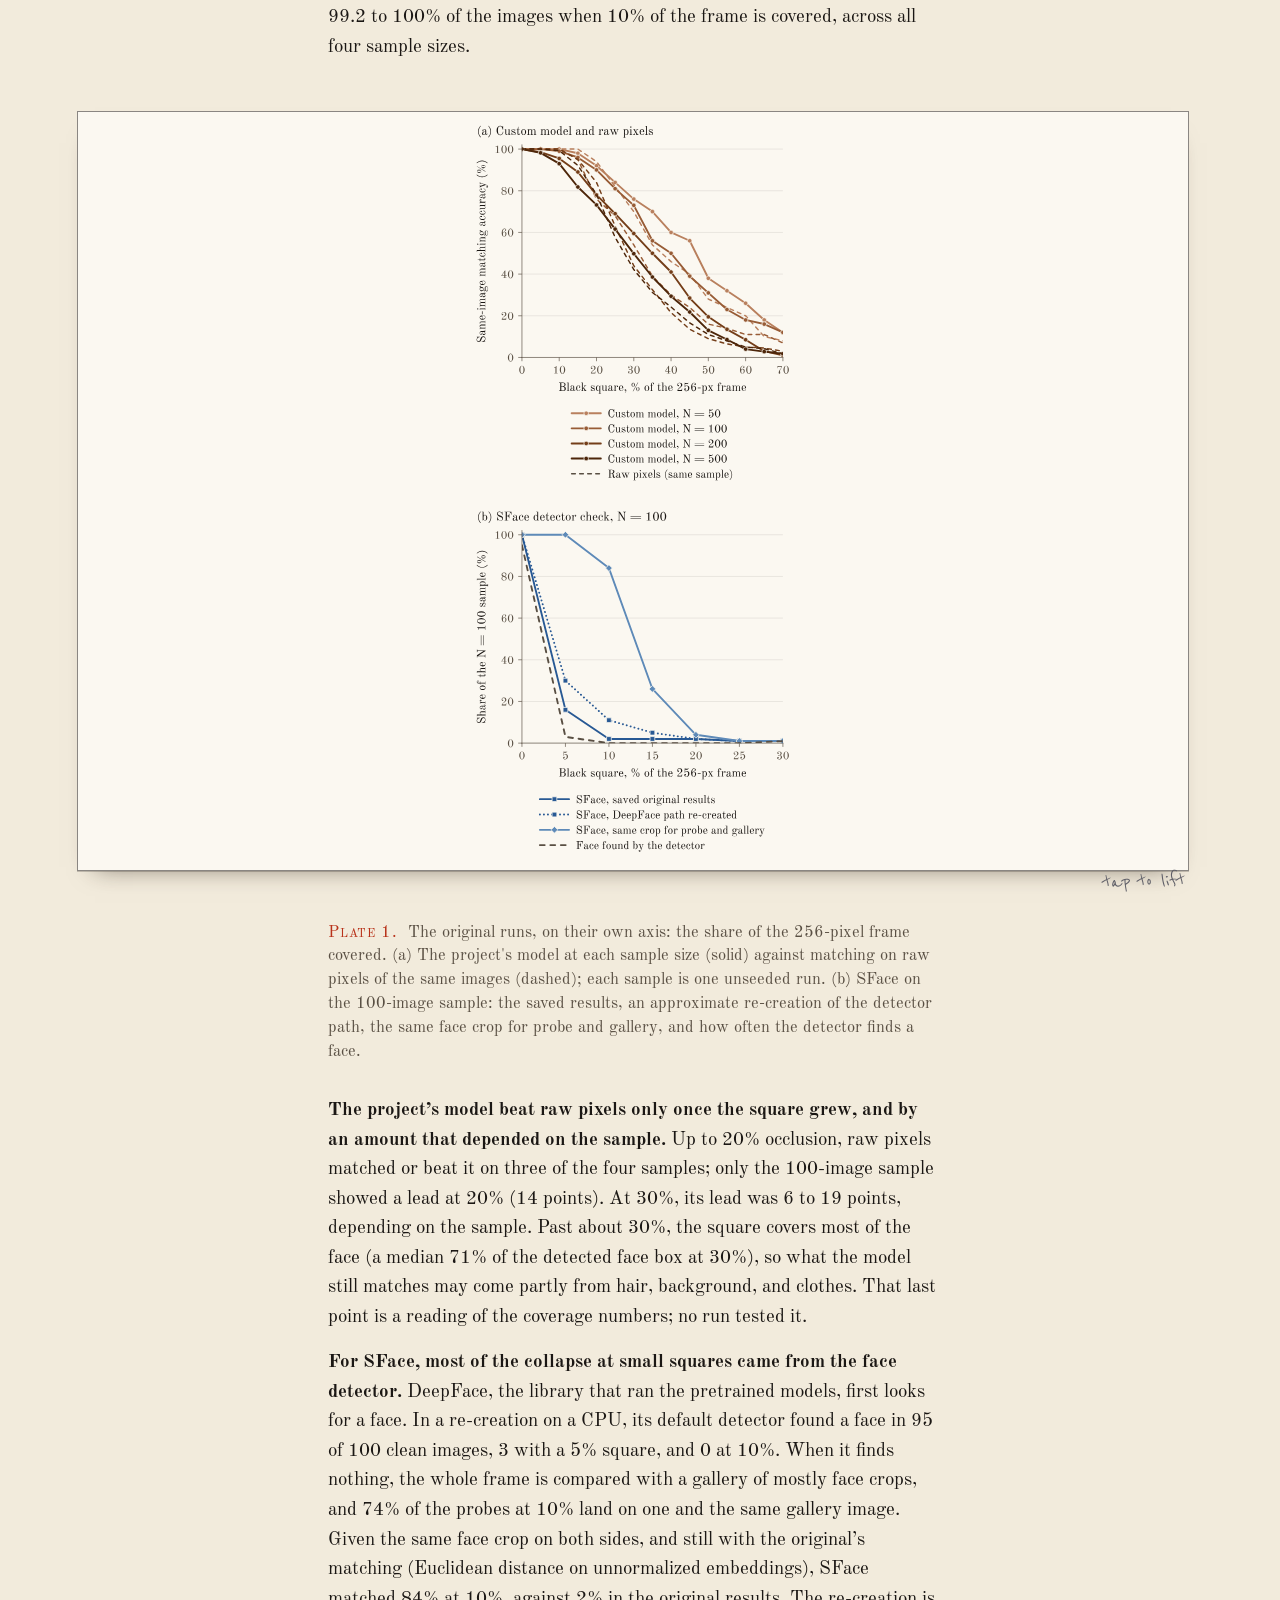
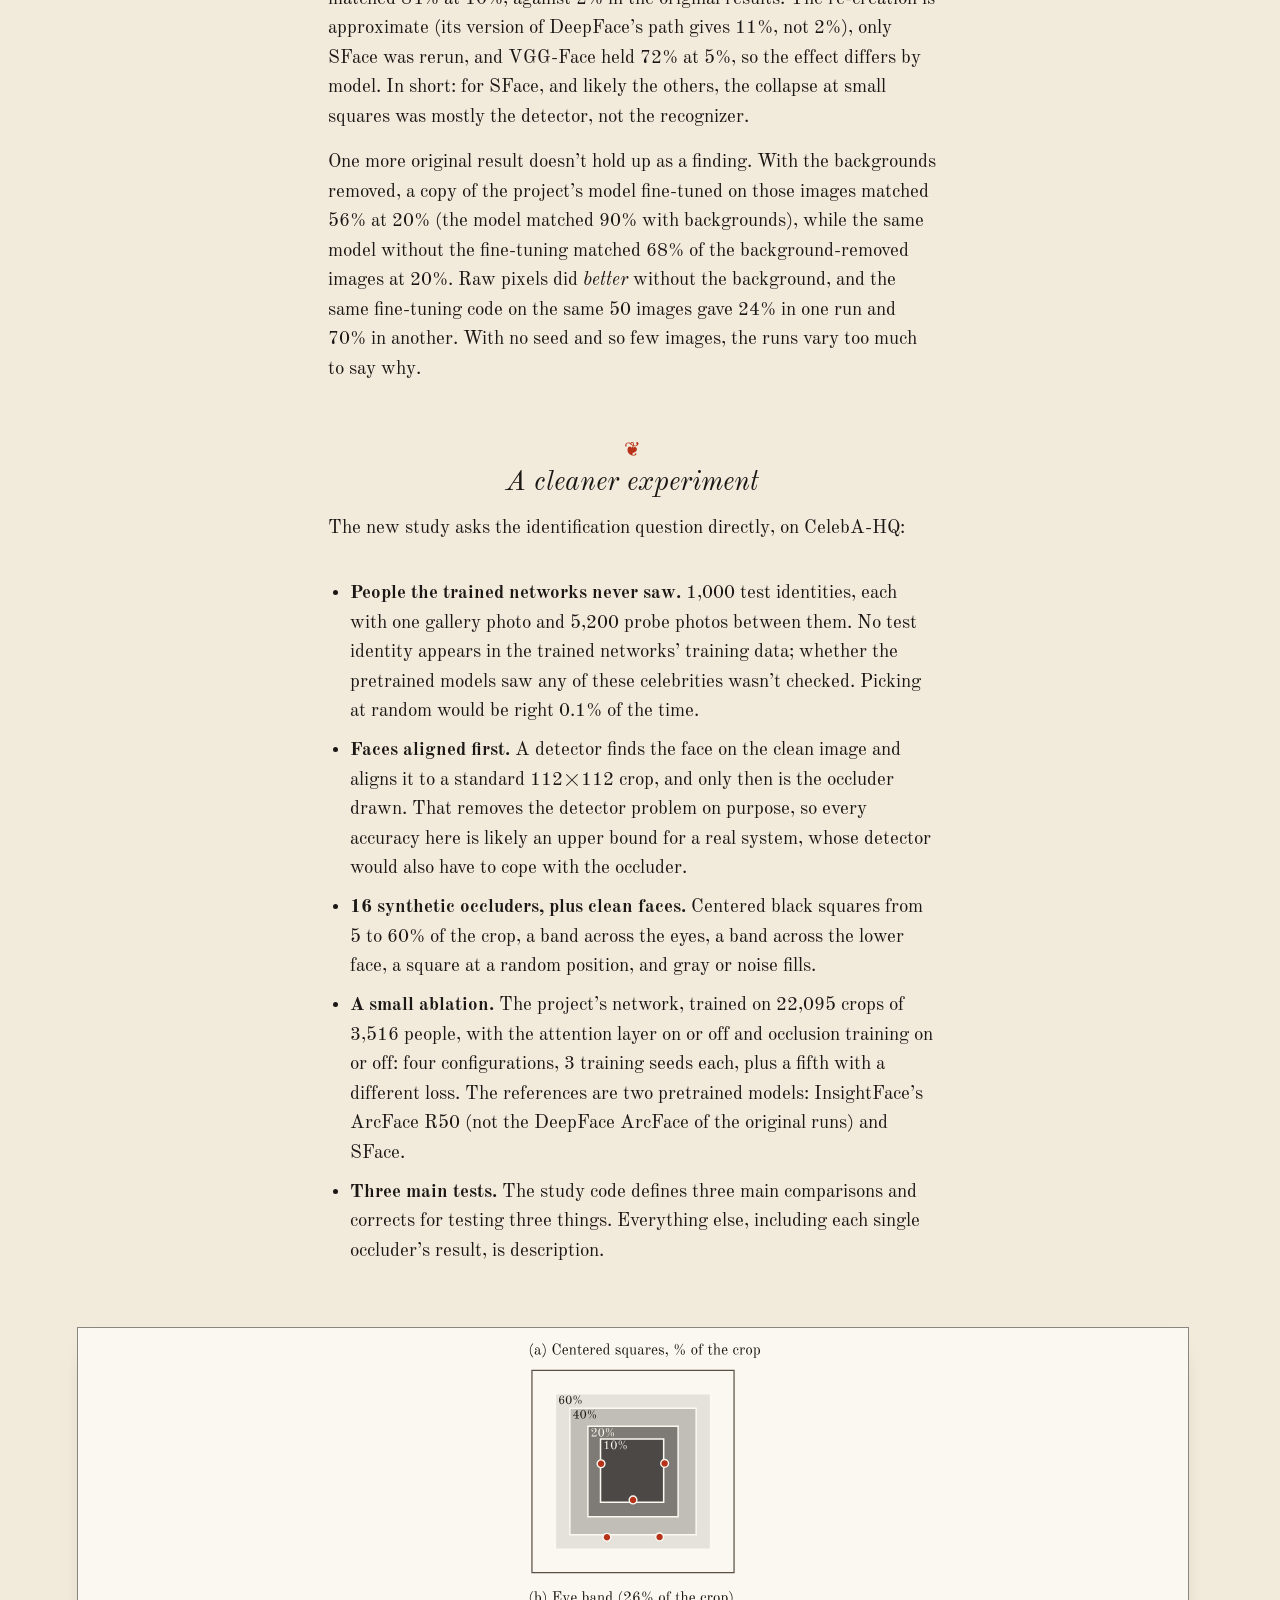
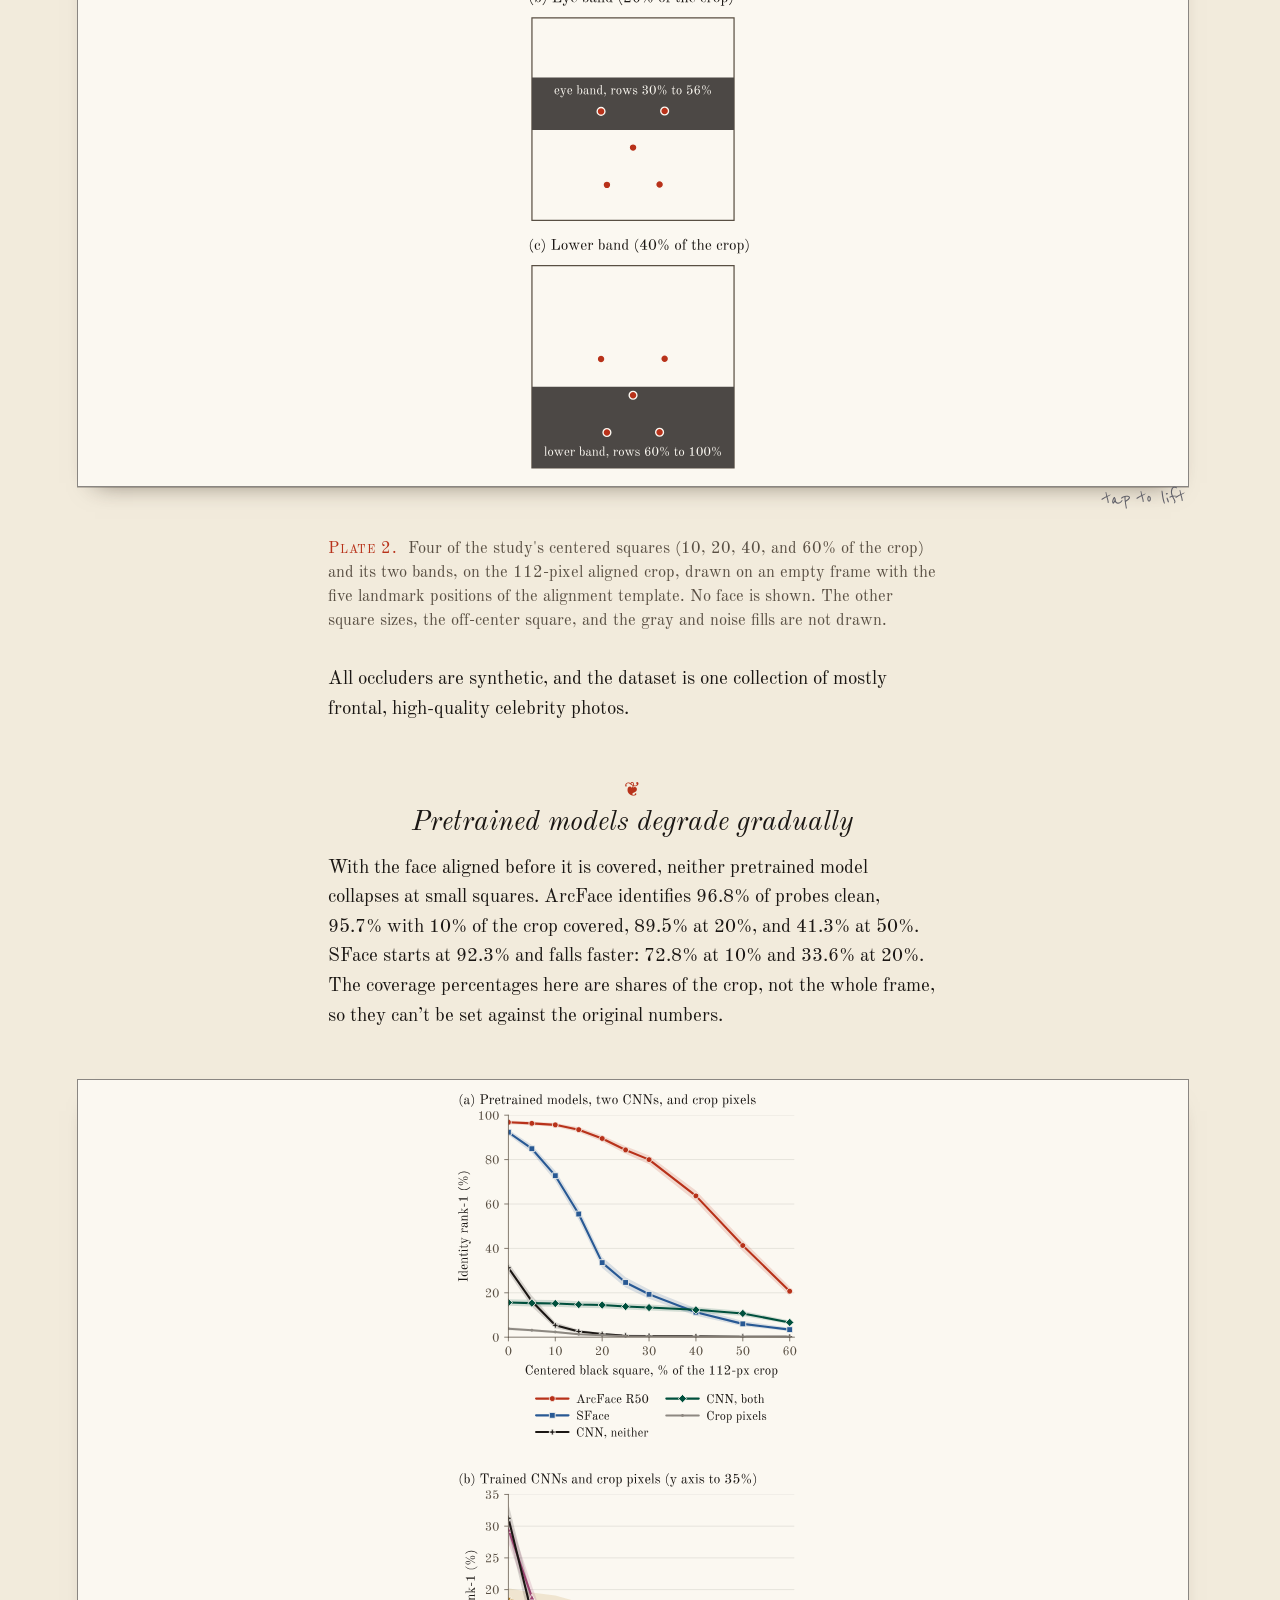
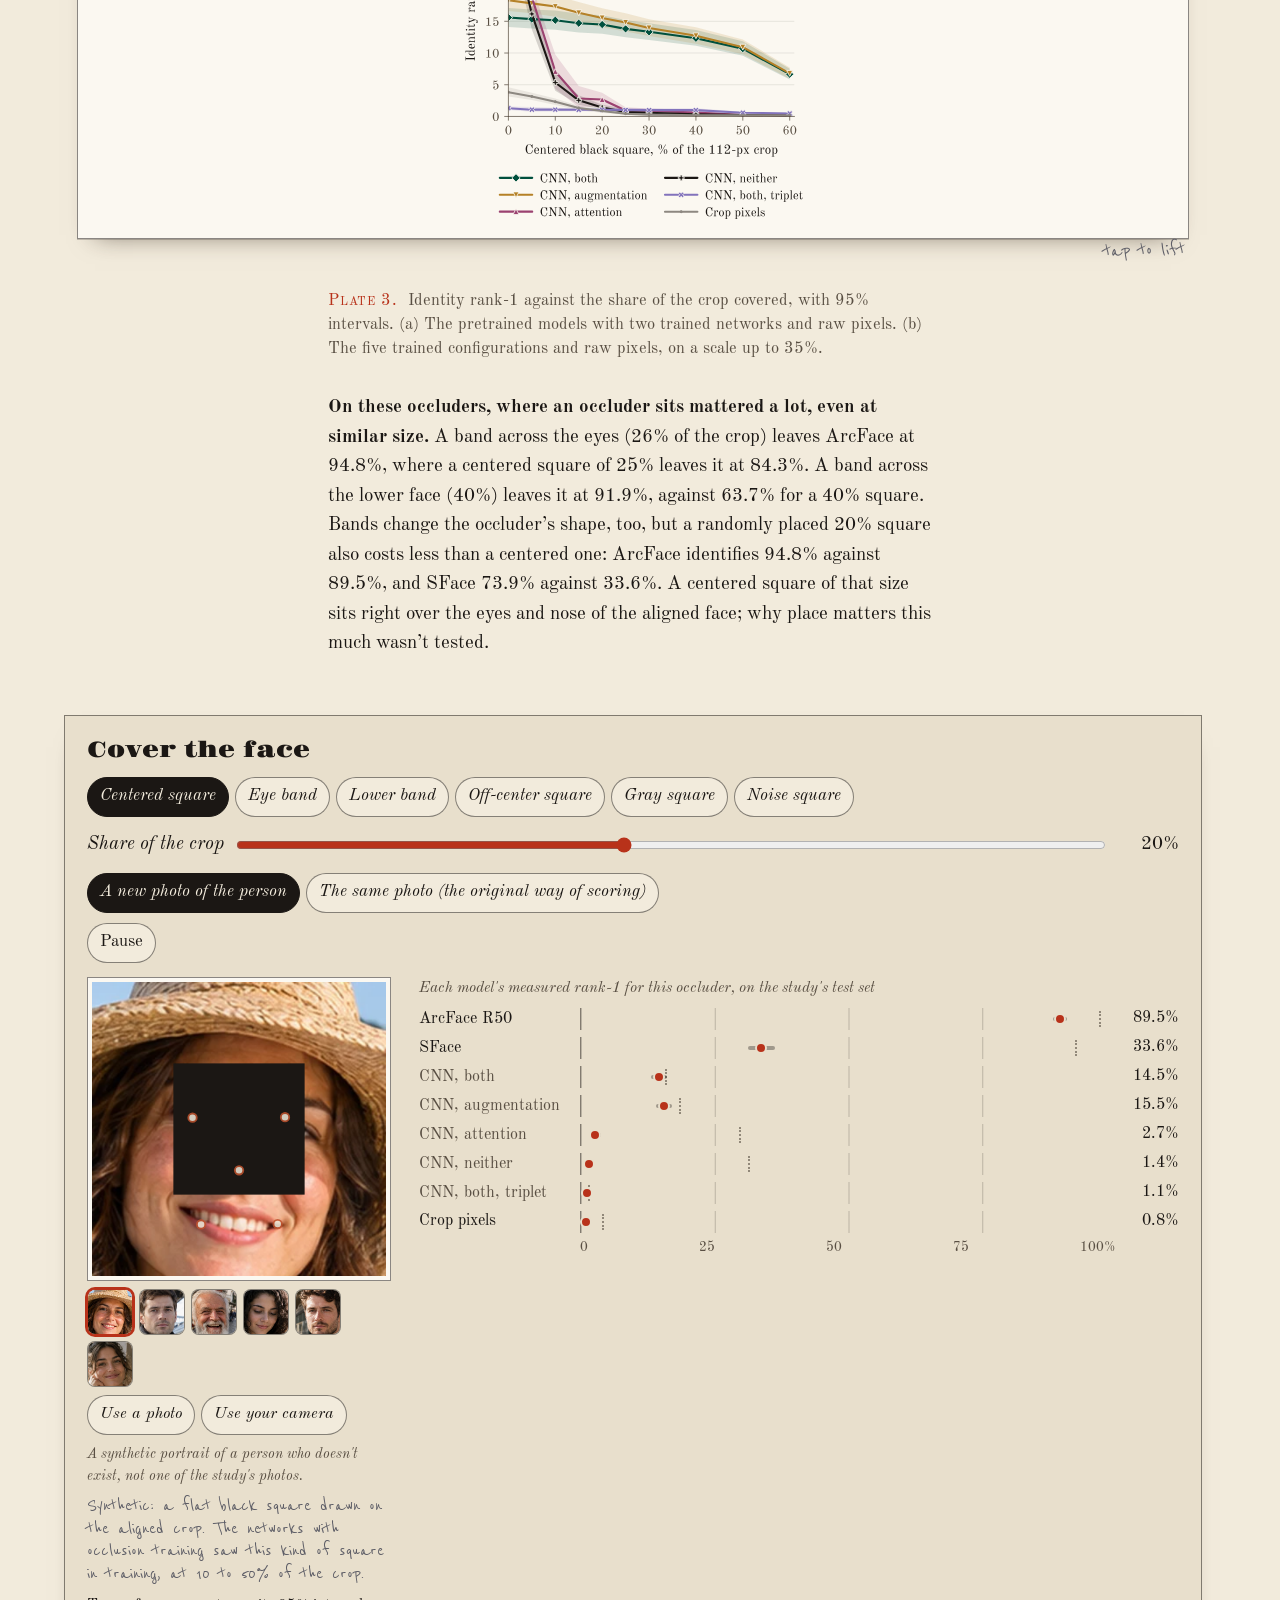
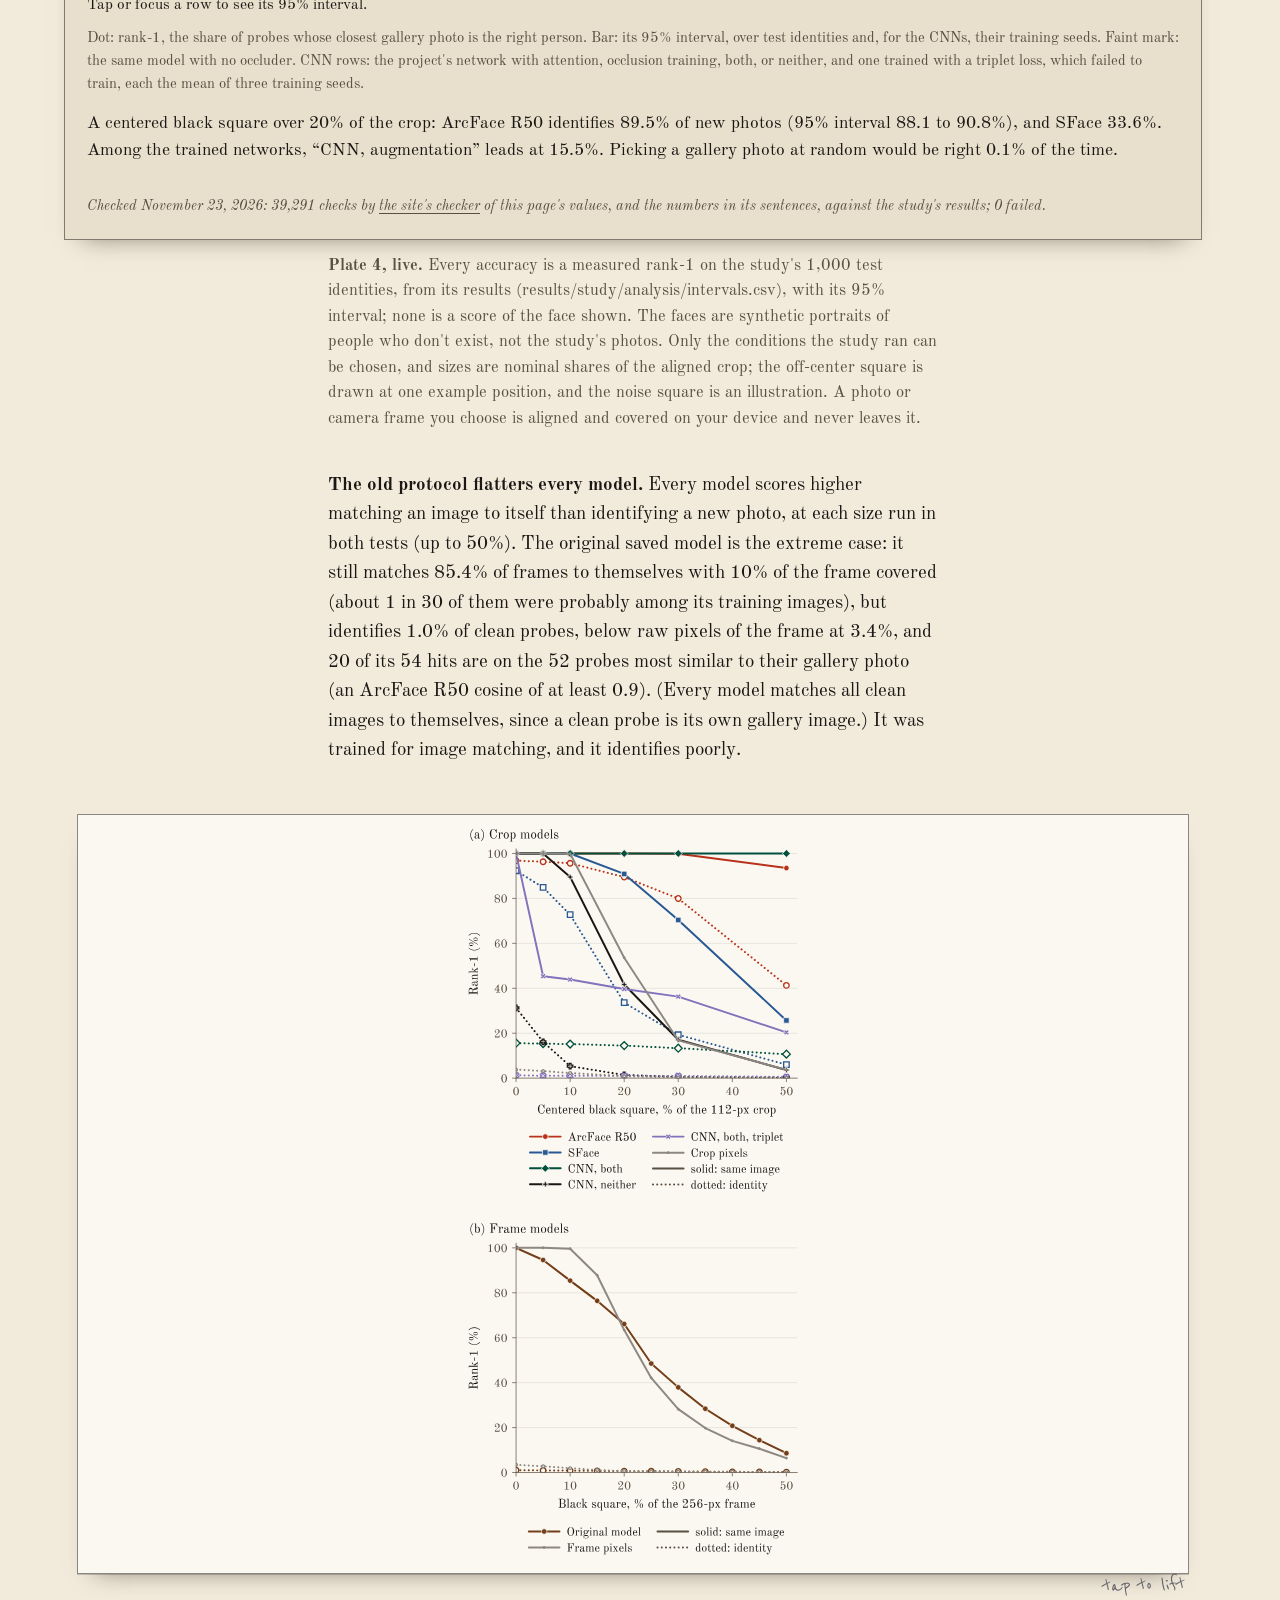
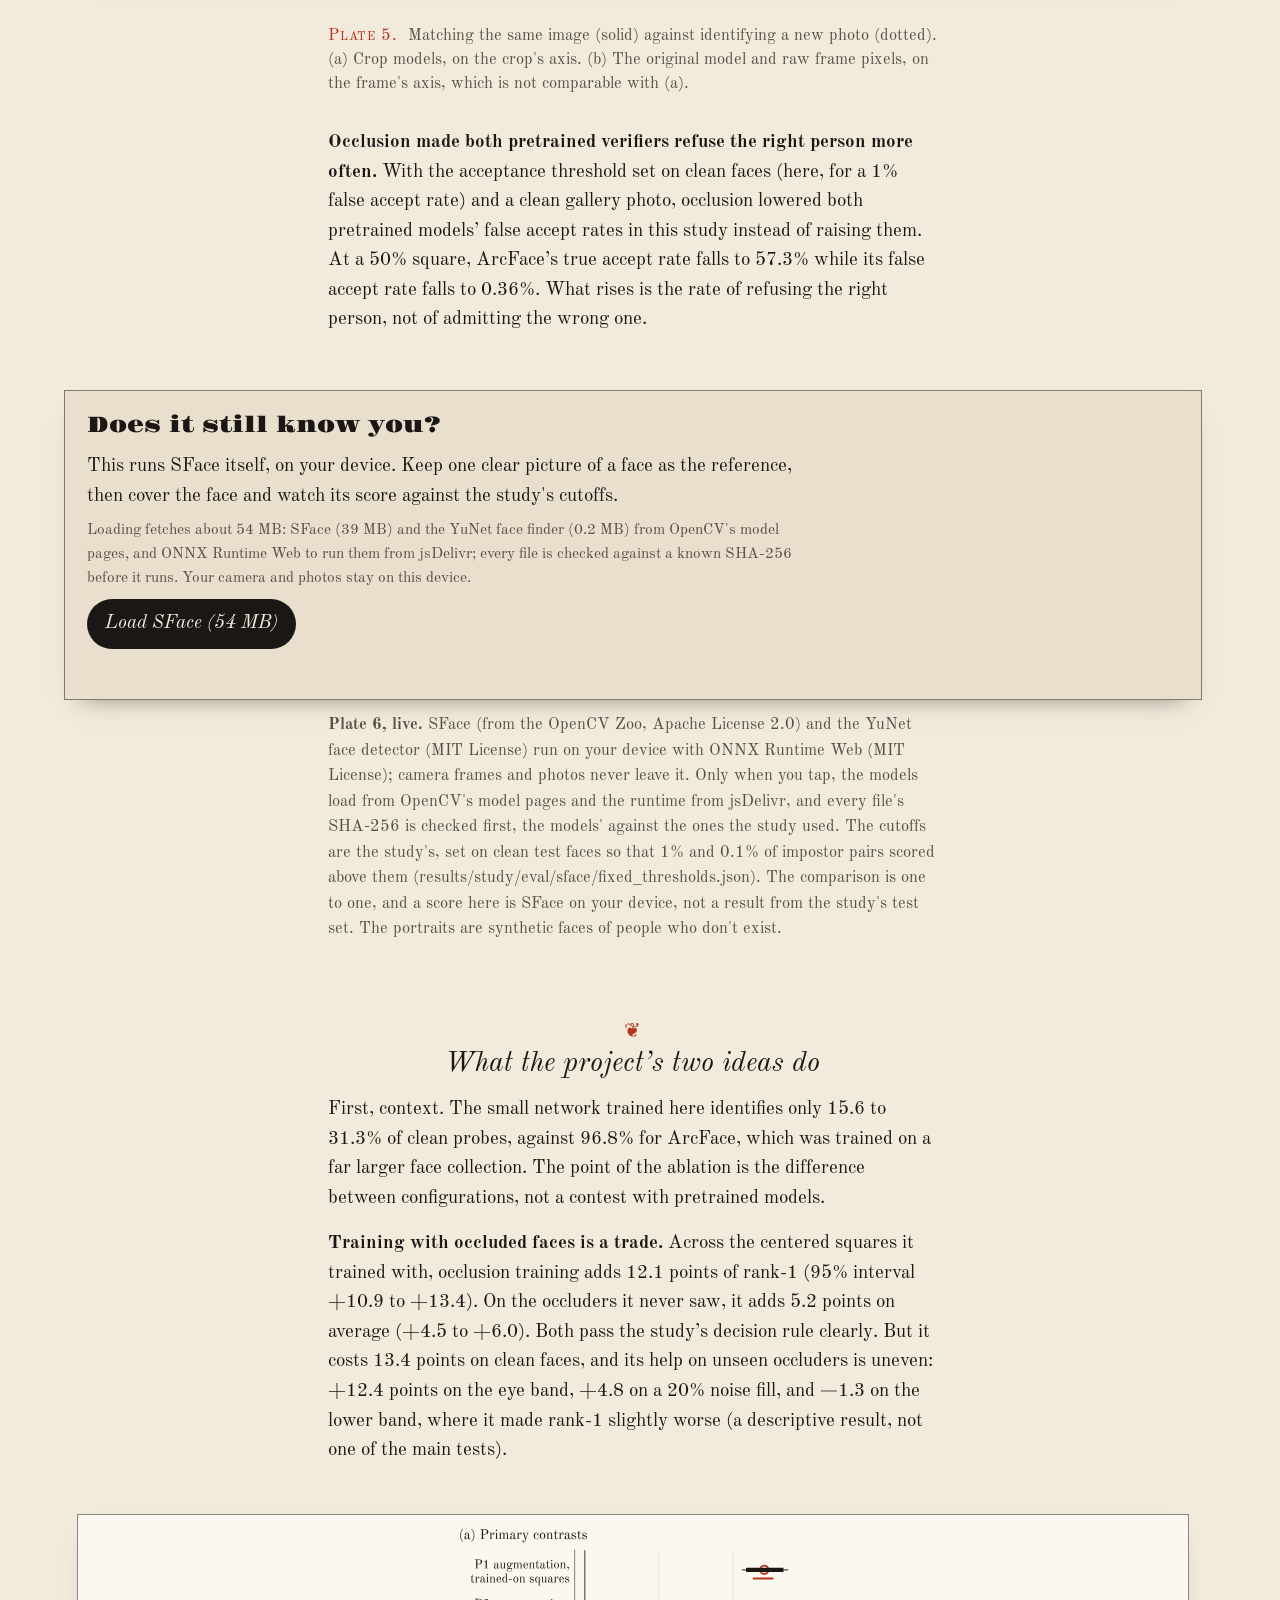
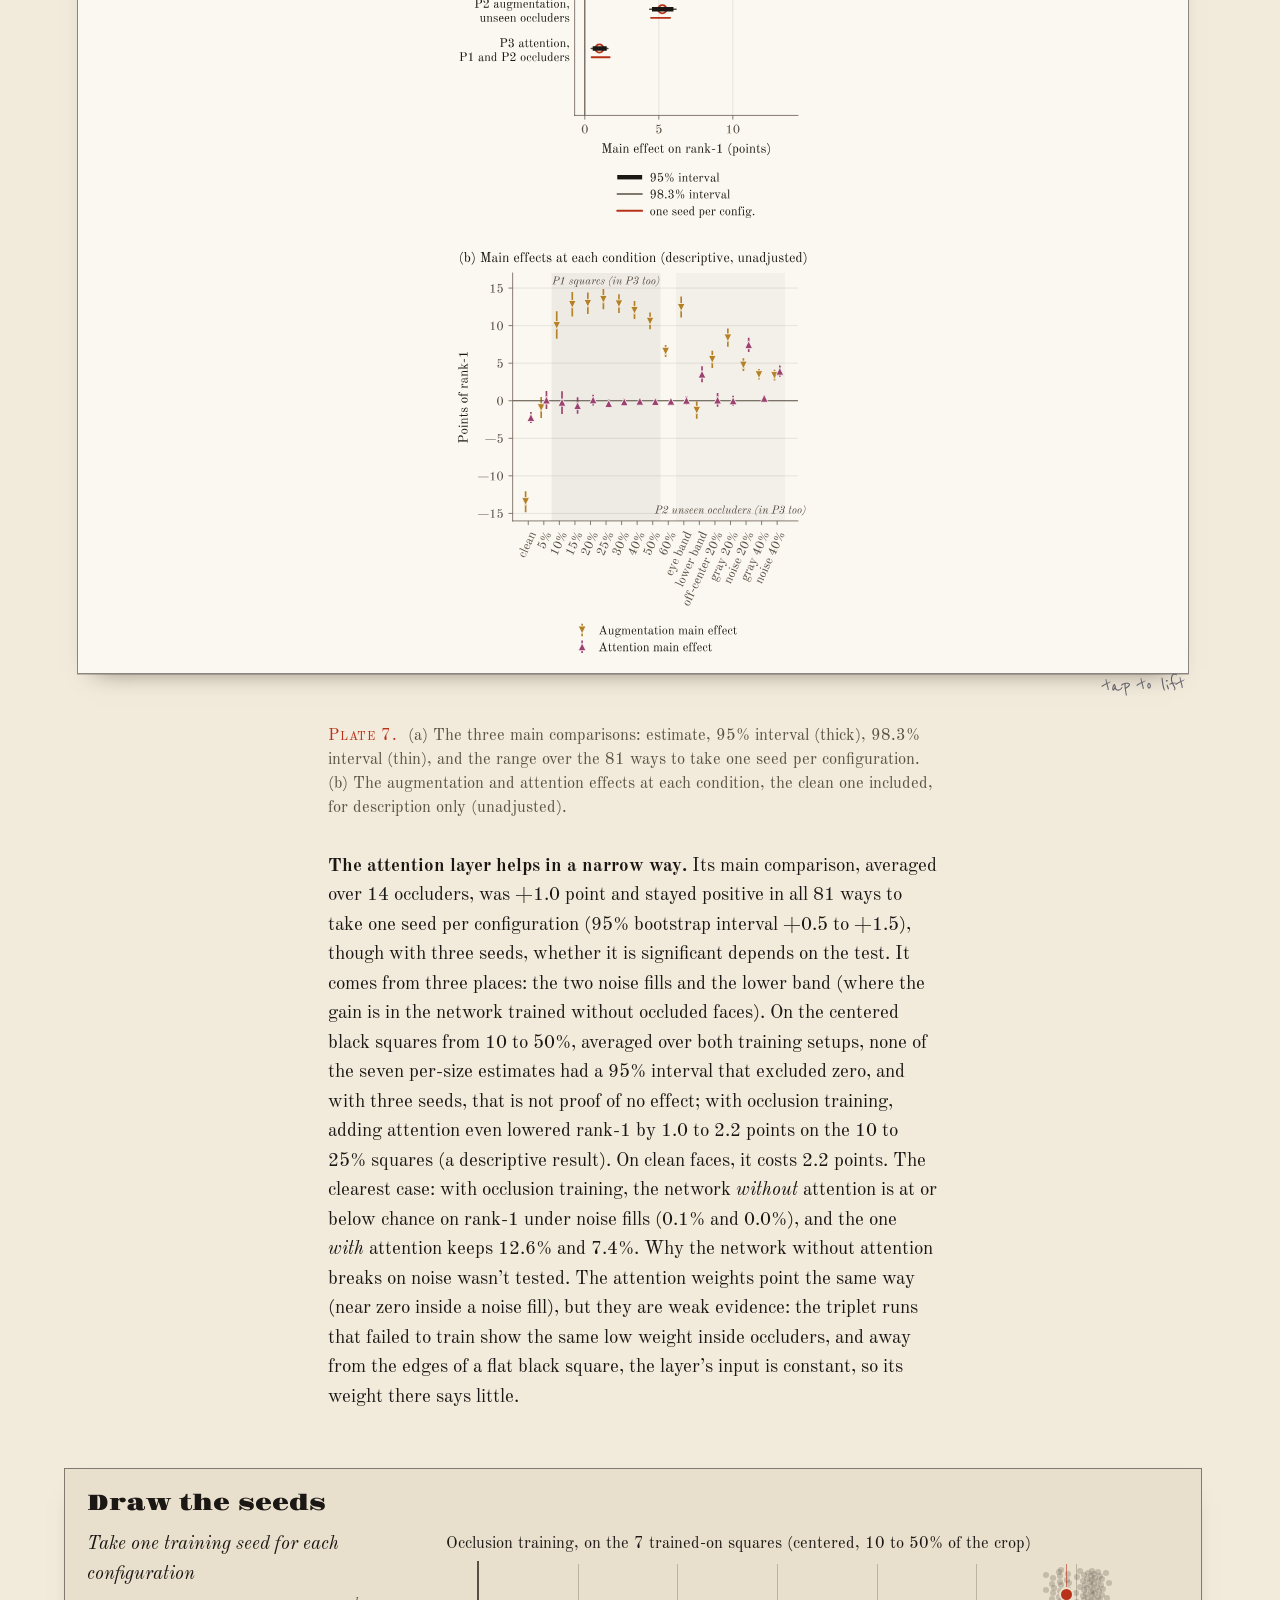
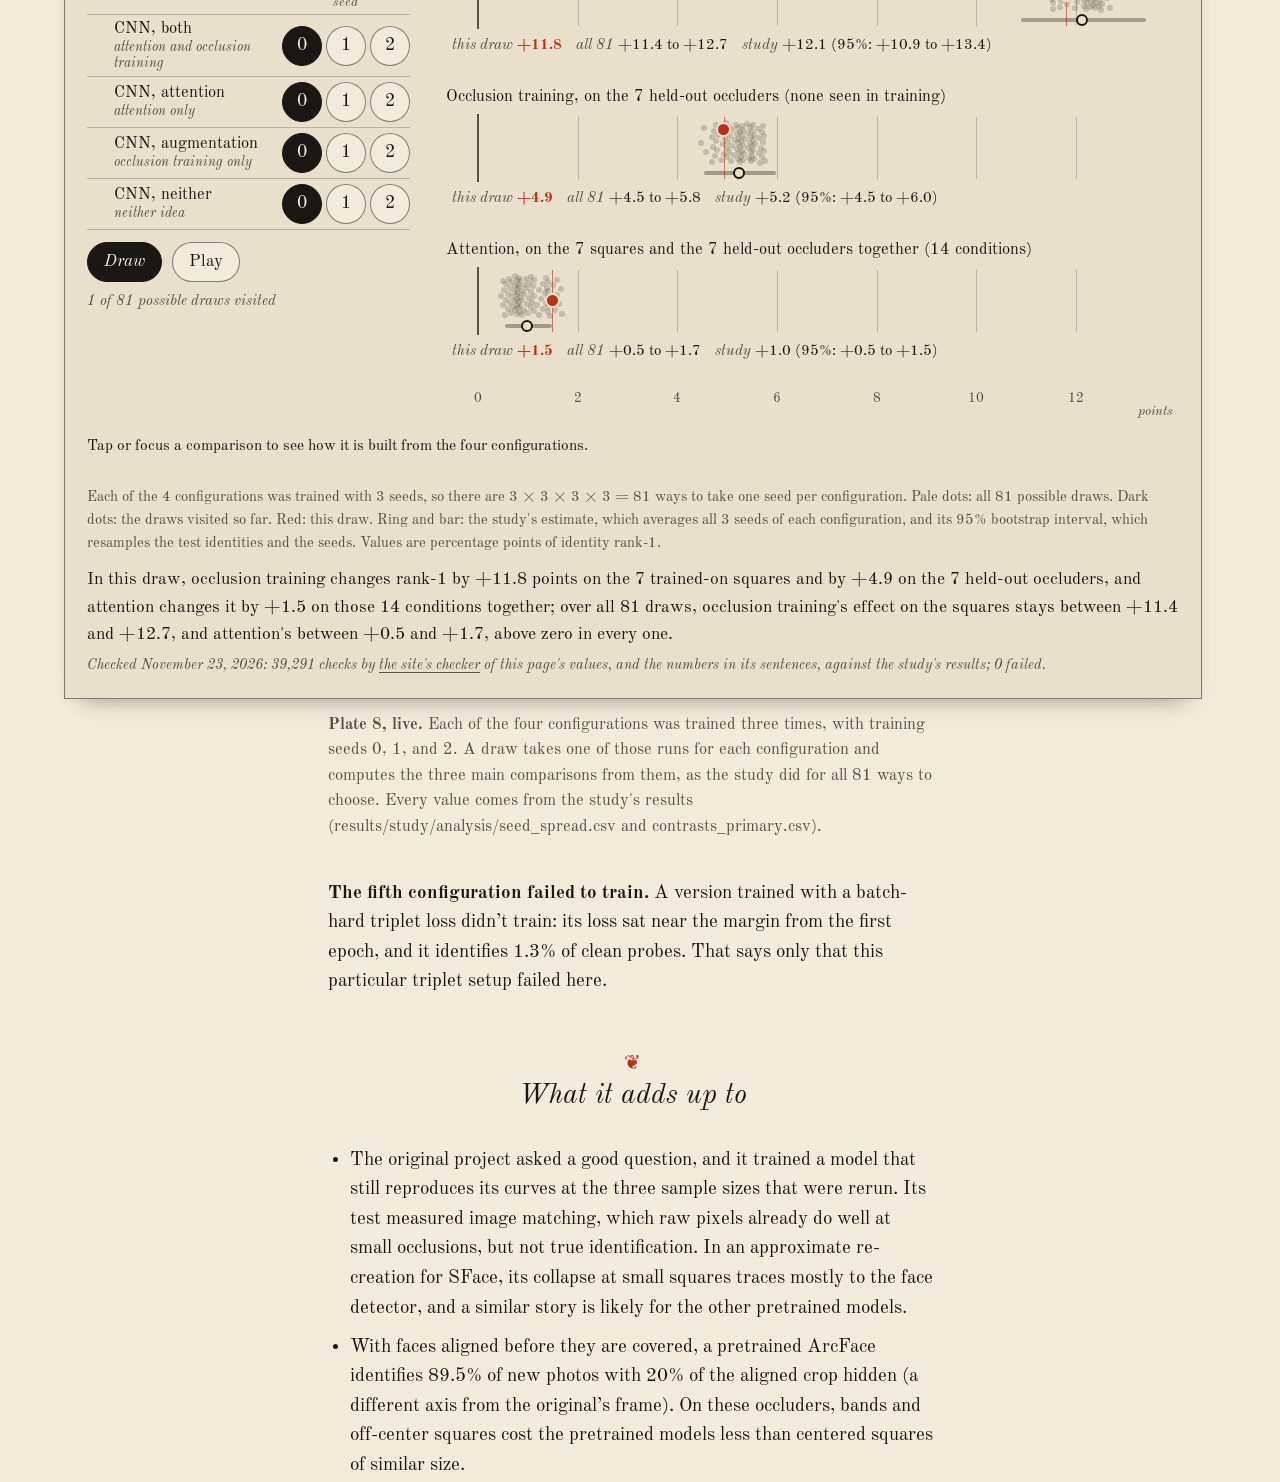
==== commit 8861dfdf: "Give the seed-draw plate's draws taller strips and its comparisons more room Layout only: the strip " ====
--- a/docs/facial-recognition-under-occlusion-project/index.html
+++ b/docs/facial-recognition-under-occlusion-project/index.html
@@ -18,7 +18,7 @@
 <meta name="twitter:card" content="summary_large_image">
 <title>Seeing through the mask | Deep Learning Studies</title>
 <meta name="color-scheme" content="light dark">
-<link rel="stylesheet" href="../assets/book.css?v=26147999c3">
+<link rel="stylesheet" href="../assets/book.css?v=6deddb8fa0">
 <script src="../assets/book.js?v=463cfb848d"></script>
 </head>
 <body>
@@ -141,6 +141,6 @@
 <script type="module" src="../assets/hero.js?v=2d79305190"></script>
 <script type="module" src="../assets/demos/occluders.js?v=fceb7dfacd"></script>
 <script type="module" src="../assets/demos/still.js?v=01f83f8981"></script>
-<script type="module" src="../assets/demos/seeds.js?v=19b8f68253"></script>
+<script type="module" src="../assets/demos/seeds.js?v=e7a678db86"></script>
 </body>
 </html>
--- a/docs/assets/book.css
+++ b/docs/assets/book.css
@@ -460,22 +460,22 @@
 .sd-tally { font-size: 0.82rem; color: var(--ink-2); font-style: italic; font-variant-numeric: lining-nums; }
 
 /* The number lines */
-.sd-lines { display: grid; gap: 8px; min-width: 0; }
+.sd-lines { --sd-band: 40px; display: grid; gap: 22px; min-width: 0; } /* --sd-band: the height of the strip the draws sit in */
 .sd-line { padding: 4px 0; }
 .sd-line:focus-visible { outline: 2px solid var(--rubric); outline-offset: 3px; }
-.sd-name { margin: 0 0 4px; font-size: 0.92rem; line-height: 1.2; }
+.sd-name { margin: 0 0 10px; font-size: 0.92rem; line-height: 1.2; }
 .sd-line.is-focus .sd-name { text-decoration: underline; text-decoration-color: var(--rule-2); text-underline-offset: 0.2em; }
-.sd-track { position: relative; height: 46px; margin: 0 6px; }
+.sd-track { position: relative; height: calc(var(--sd-band) + 22px); margin: 0 6px; }
 .sd-grid, .sd-zero { position: absolute; top: 0; bottom: 0; width: 0; border-left: 1px solid var(--rule); }
 .sd-zero { top: -3px; bottom: -3px; border-left: 2px solid var(--ink-2); margin-left: -1px; }
-.sd-cloud { position: absolute; left: 0; right: 0; top: 3px; height: 30px; }
+.sd-cloud { position: absolute; left: 0; right: 0; top: 3px; height: calc(var(--sd-band) + 6px); }
 .sd-dot { position: absolute; width: 6px; height: 6px; margin-left: -3px; border-radius: 50%; background: var(--ink-2); opacity: 0.25; transition: opacity 0.3s ease; }
 .sd-dot.is-seen { background: var(--ink); opacity: 0.8; }
-.sd-ci { position: absolute; top: 38px; height: 4px; background: var(--ink); opacity: 0.35; border-radius: 2px; }
-.sd-est { position: absolute; top: 34px; width: 12px; height: 12px; margin-left: -6px; border-radius: 50%; background: var(--paper-2); border: 2px solid var(--ink); }
+.sd-ci { position: absolute; top: calc(var(--sd-band) + 14px); height: 4px; background: var(--ink); opacity: 0.35; border-radius: 2px; }
+.sd-est { position: absolute; top: calc(var(--sd-band) + 10px); width: 12px; height: 12px; margin-left: -6px; border-radius: 50%; background: var(--paper-2); border: 2px solid var(--ink); }
 .sd-now-line { position: absolute; top: 0; bottom: 0; width: 0; border-left: 1px solid var(--rubric); opacity: 0.6; transition: left 0.4s ease; }
 .sd-now { position: absolute; box-sizing: content-box; width: 11px; height: 11px; margin: -1.5px 0 0 -7.5px; border-radius: 50%; background: var(--rubric); border: 2px solid var(--paper-2); transition: left 0.4s ease, top 0.4s ease; }
-.sd-read { display: flex; flex-wrap: wrap; gap: 0 14px; margin: 4px 6px 0; font-size: 0.84rem; color: var(--ink-2); font-variant-numeric: lining-nums tabular-nums; }
+.sd-read { display: flex; flex-wrap: wrap; gap: 0 14px; margin: 8px 6px 0; font-size: 0.84rem; color: var(--ink-2); font-variant-numeric: lining-nums tabular-nums; }
 .sd-r i { font-style: italic; }
 .sd-r b { font-weight: 400; color: var(--ink); }
 .sd-r-now b { color: var(--rubric); font-weight: 700; }
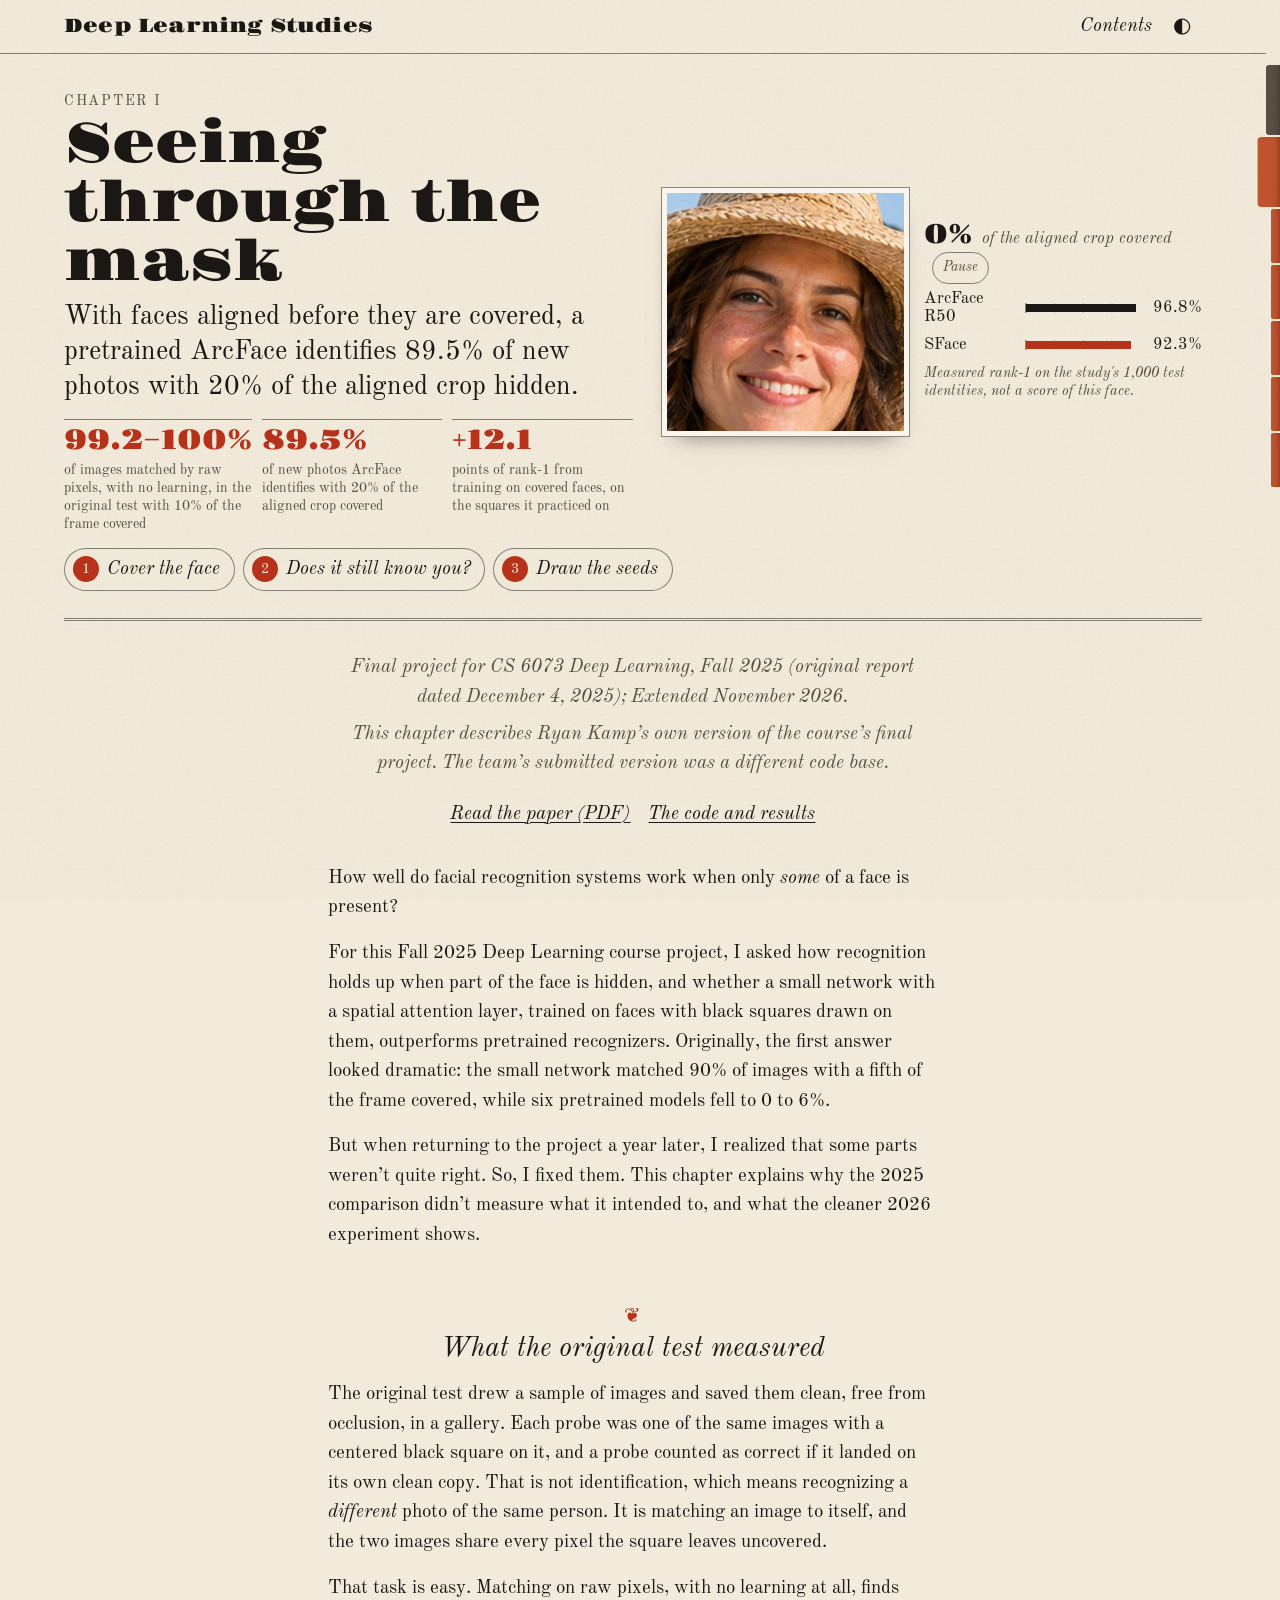
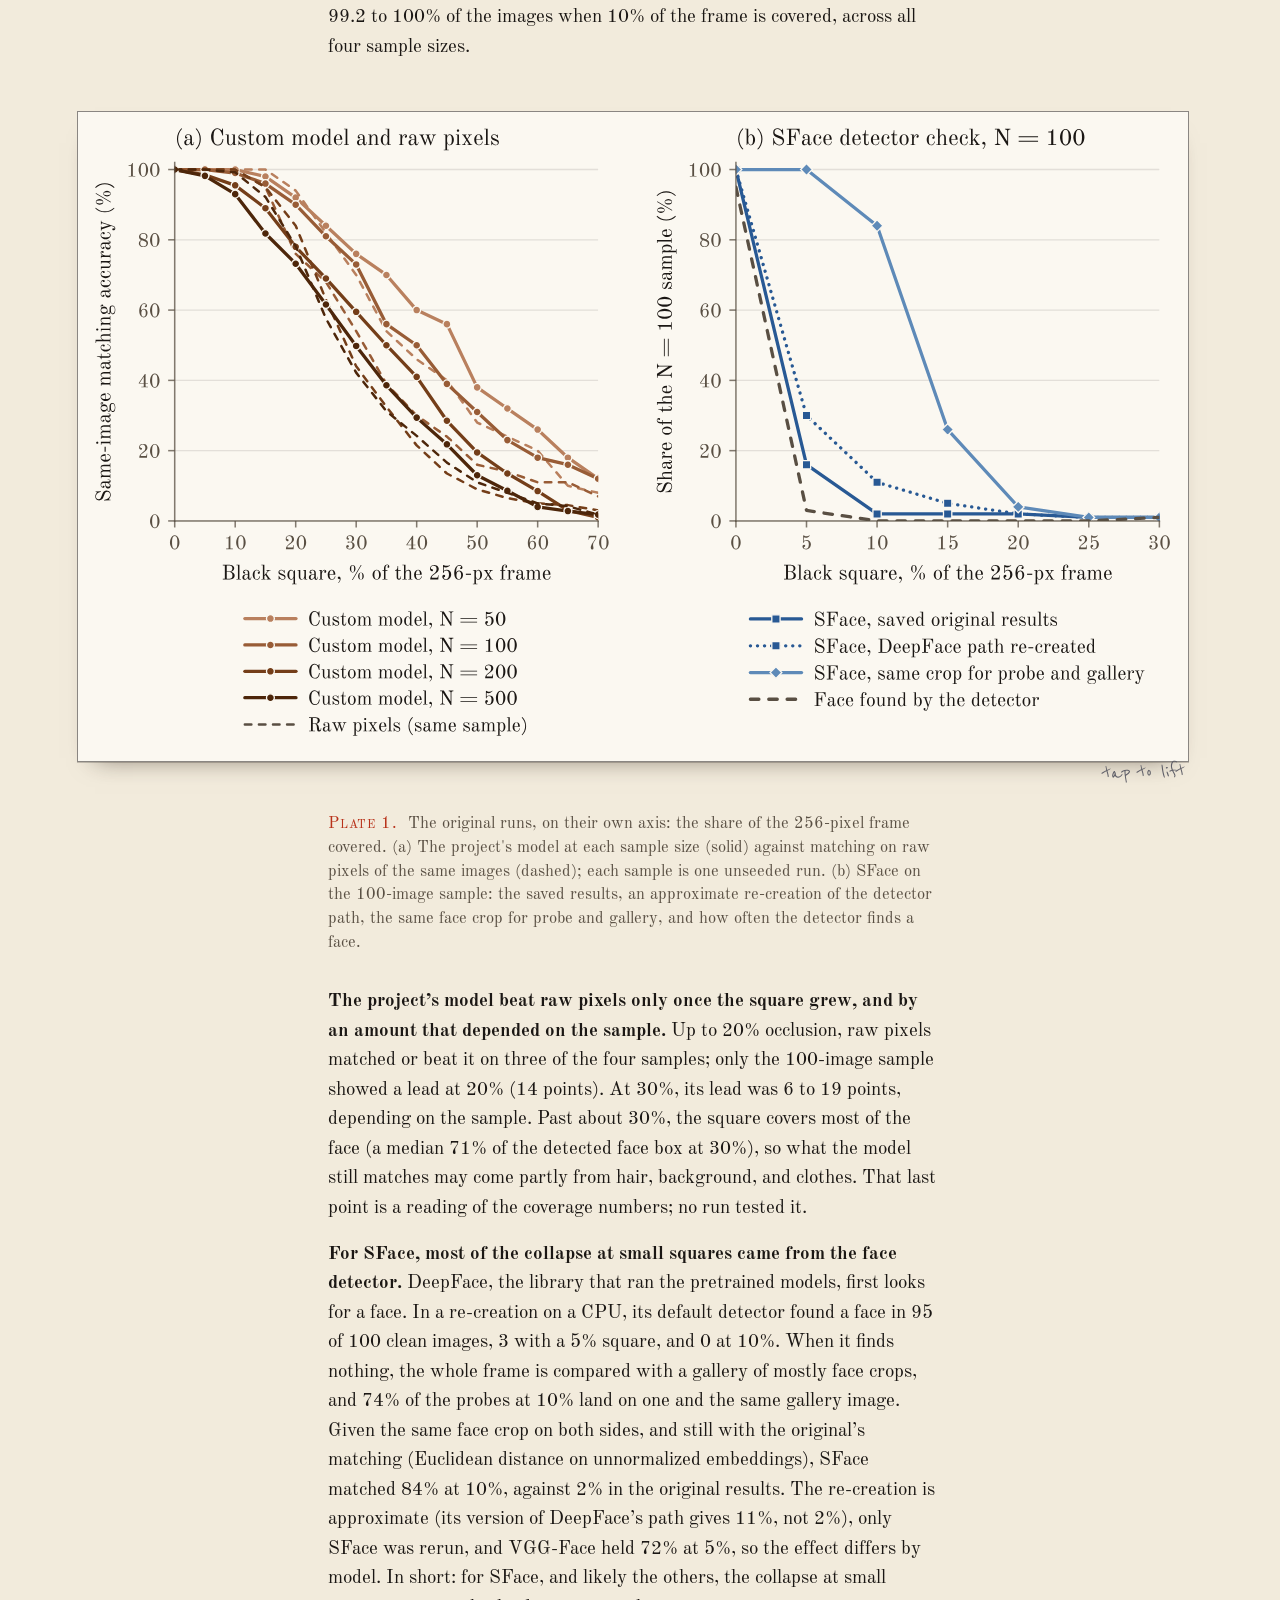
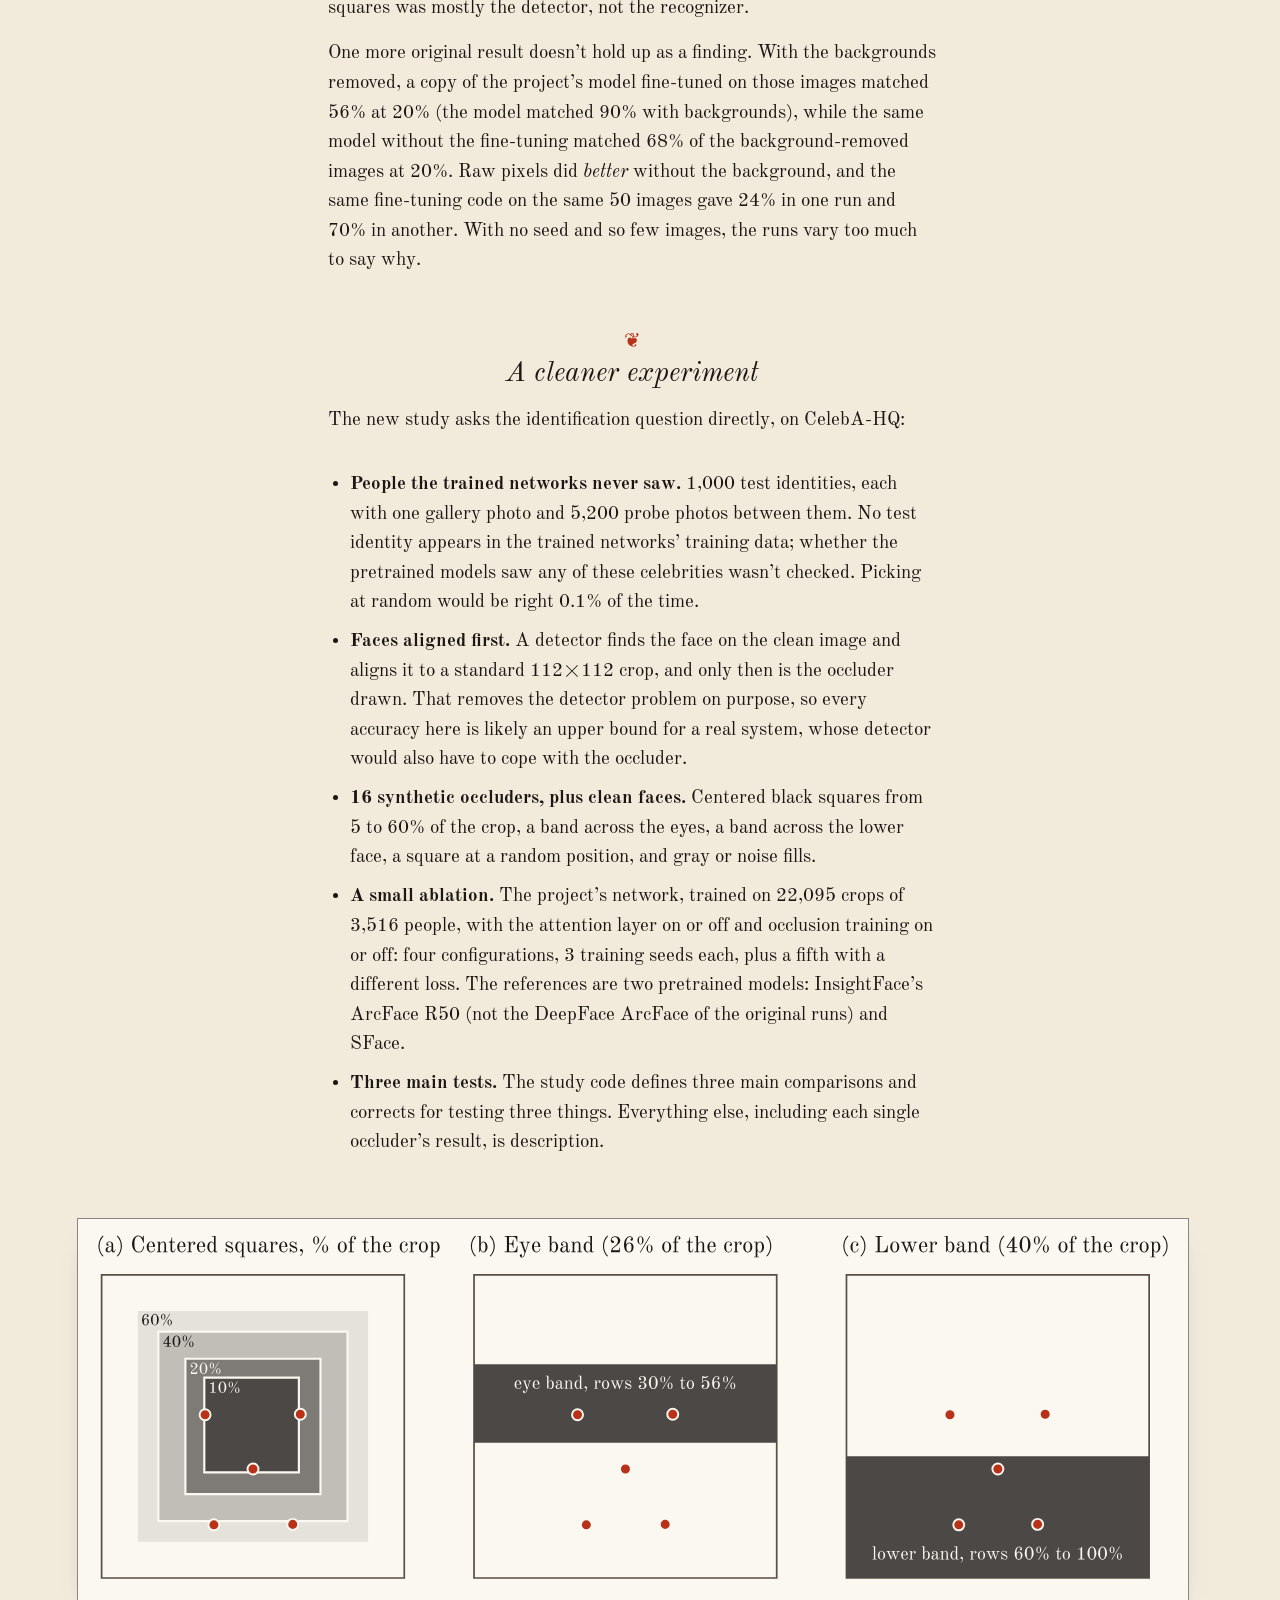
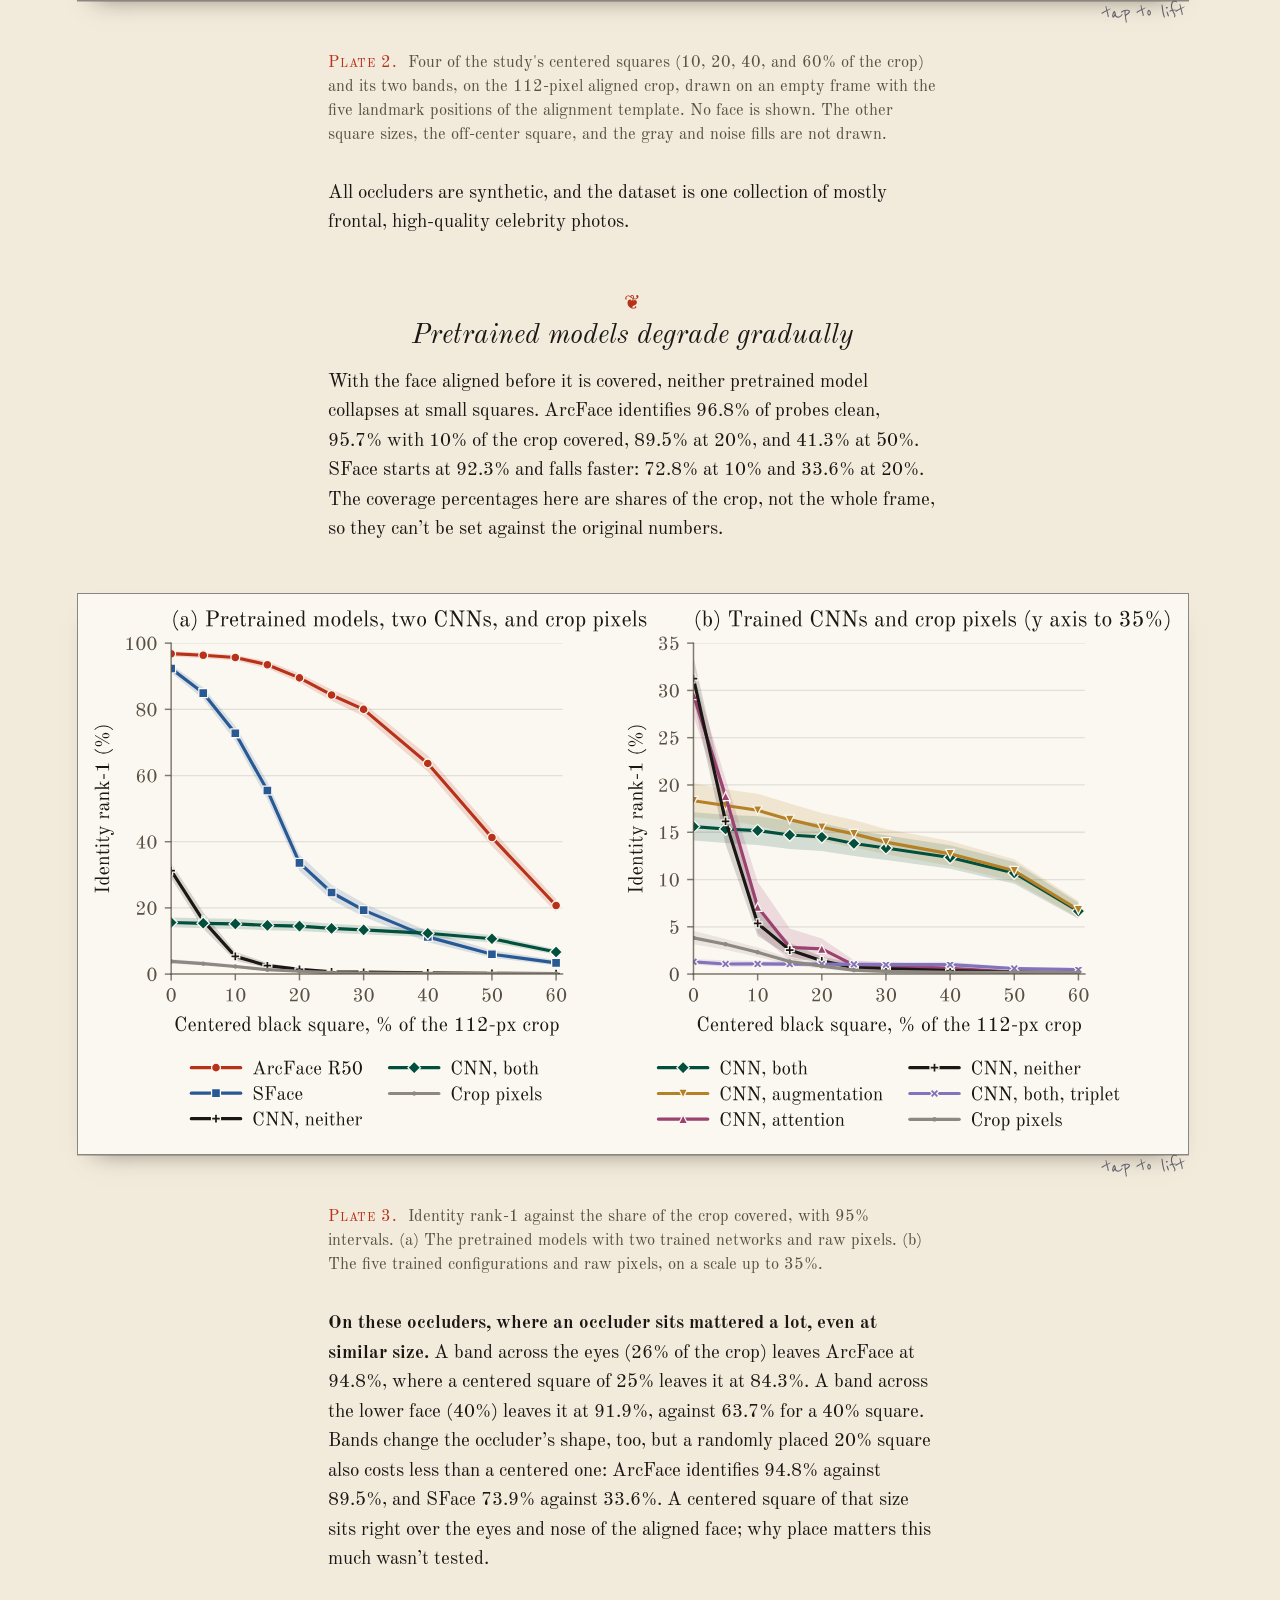
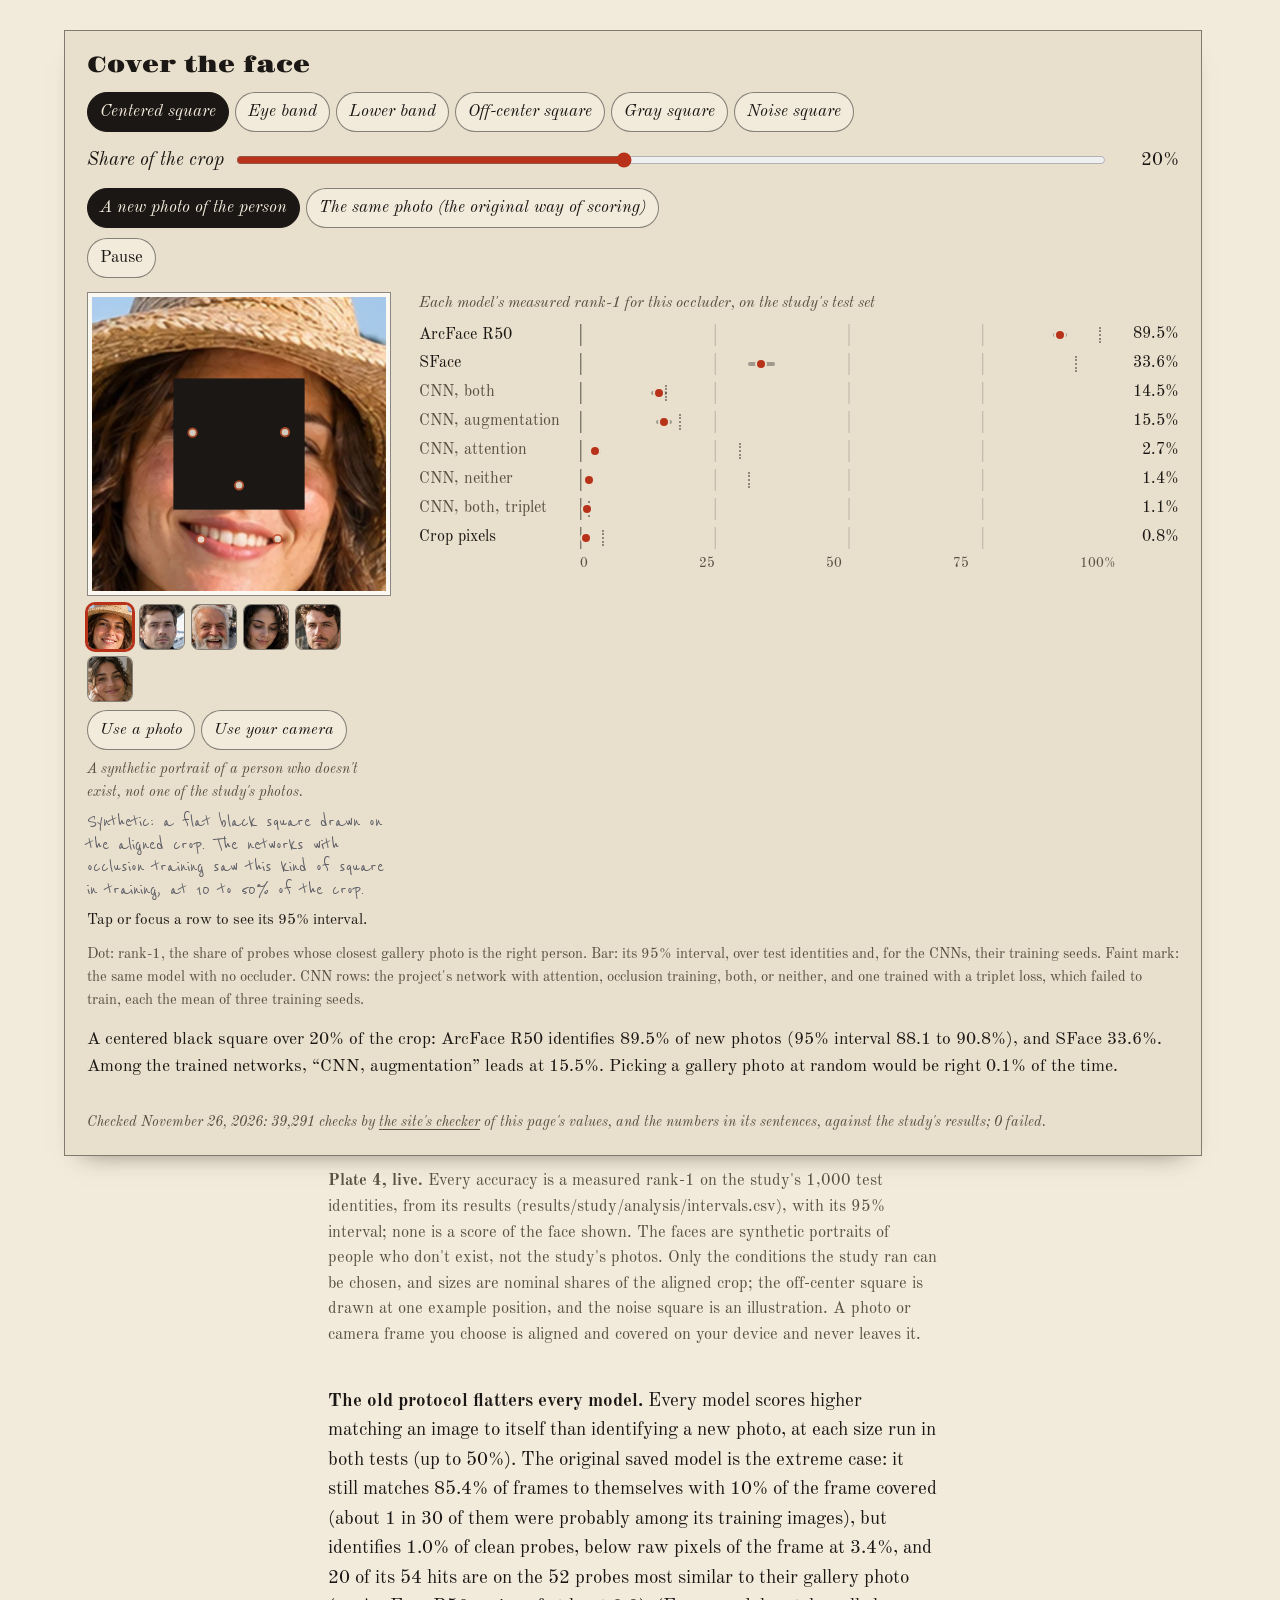
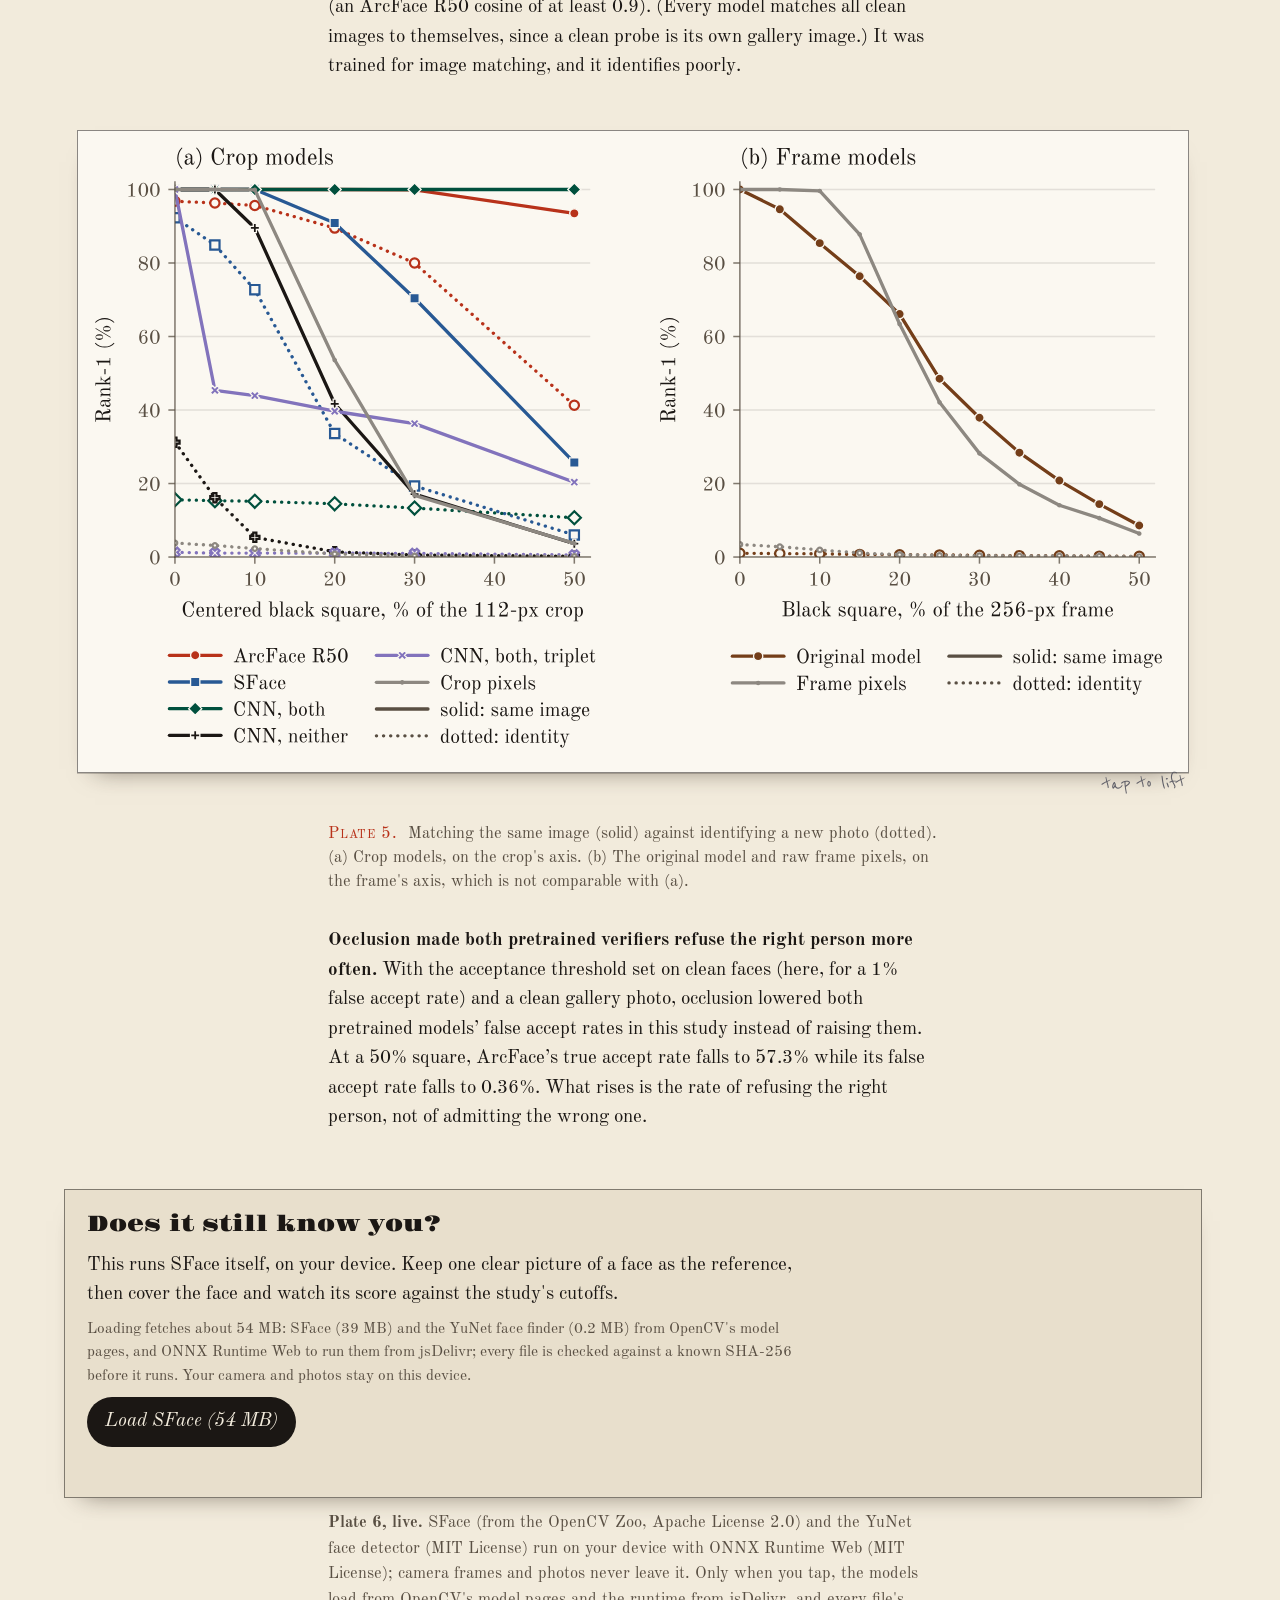
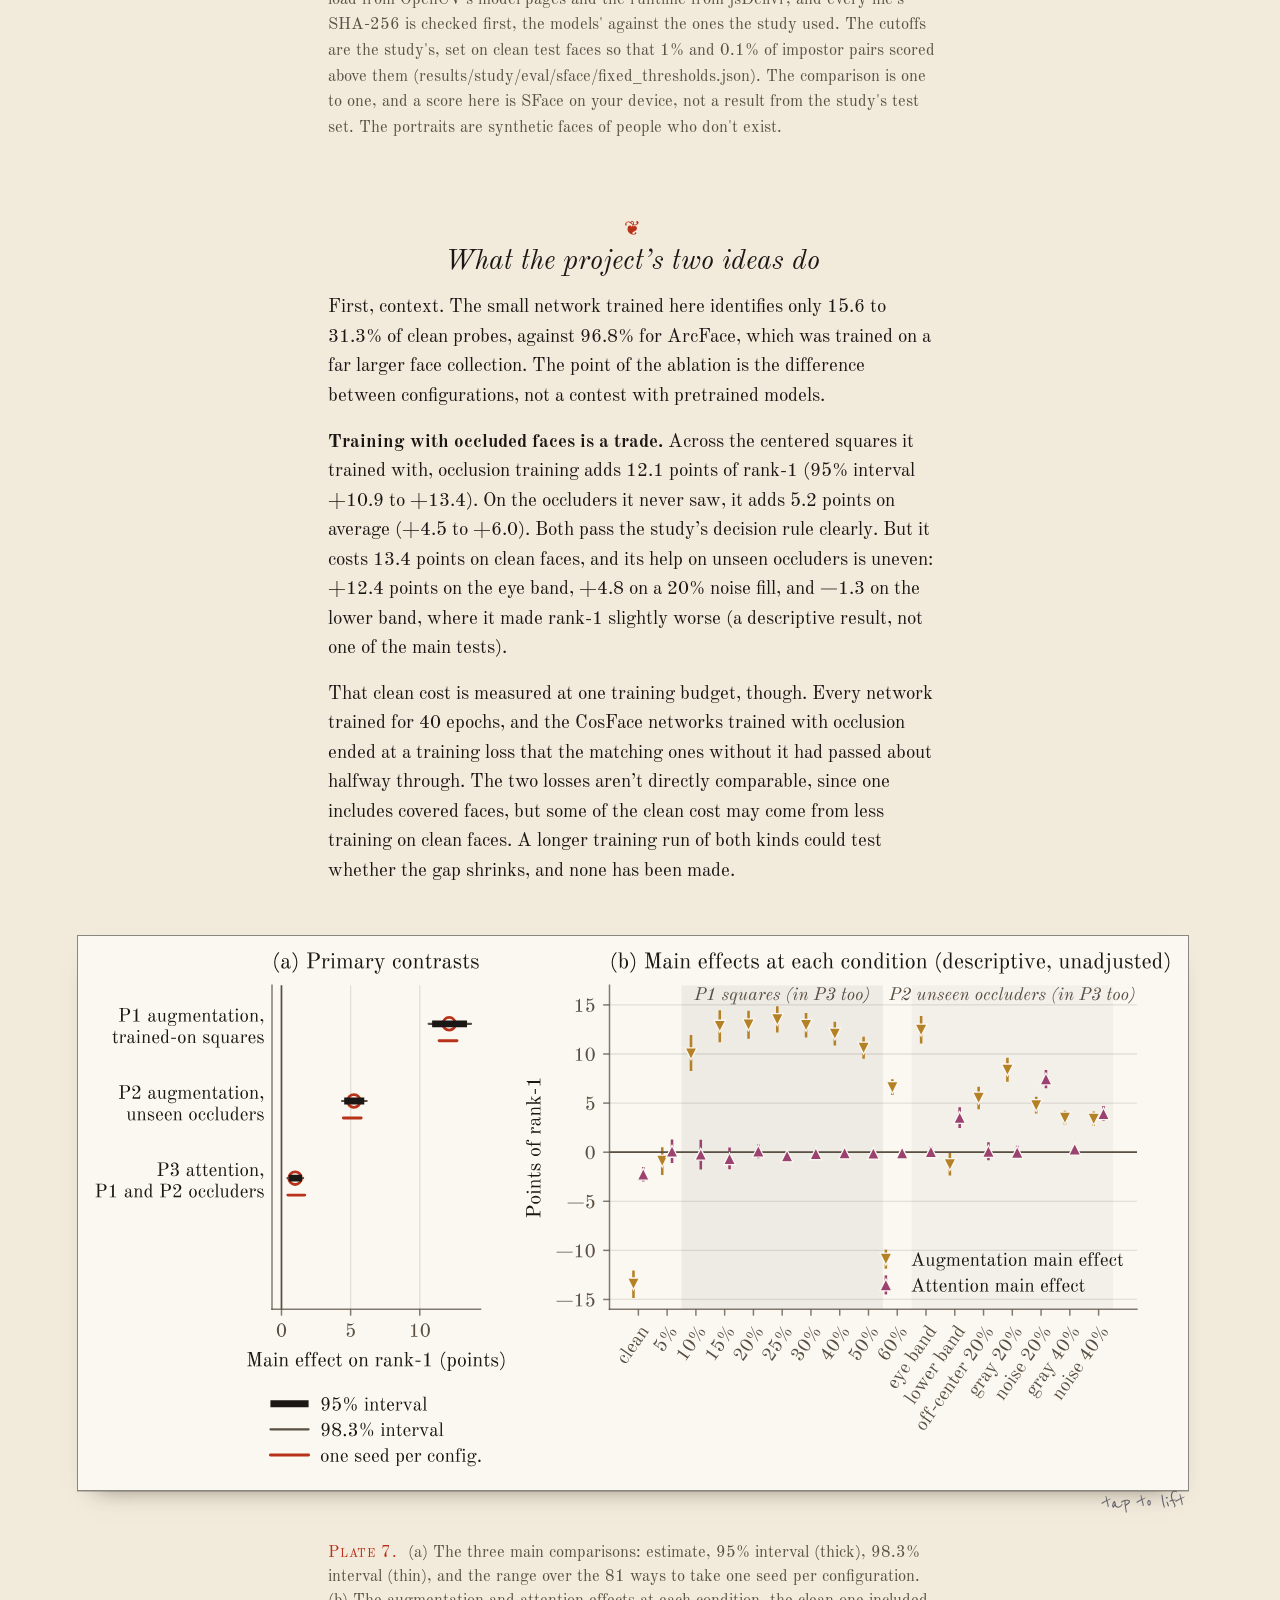
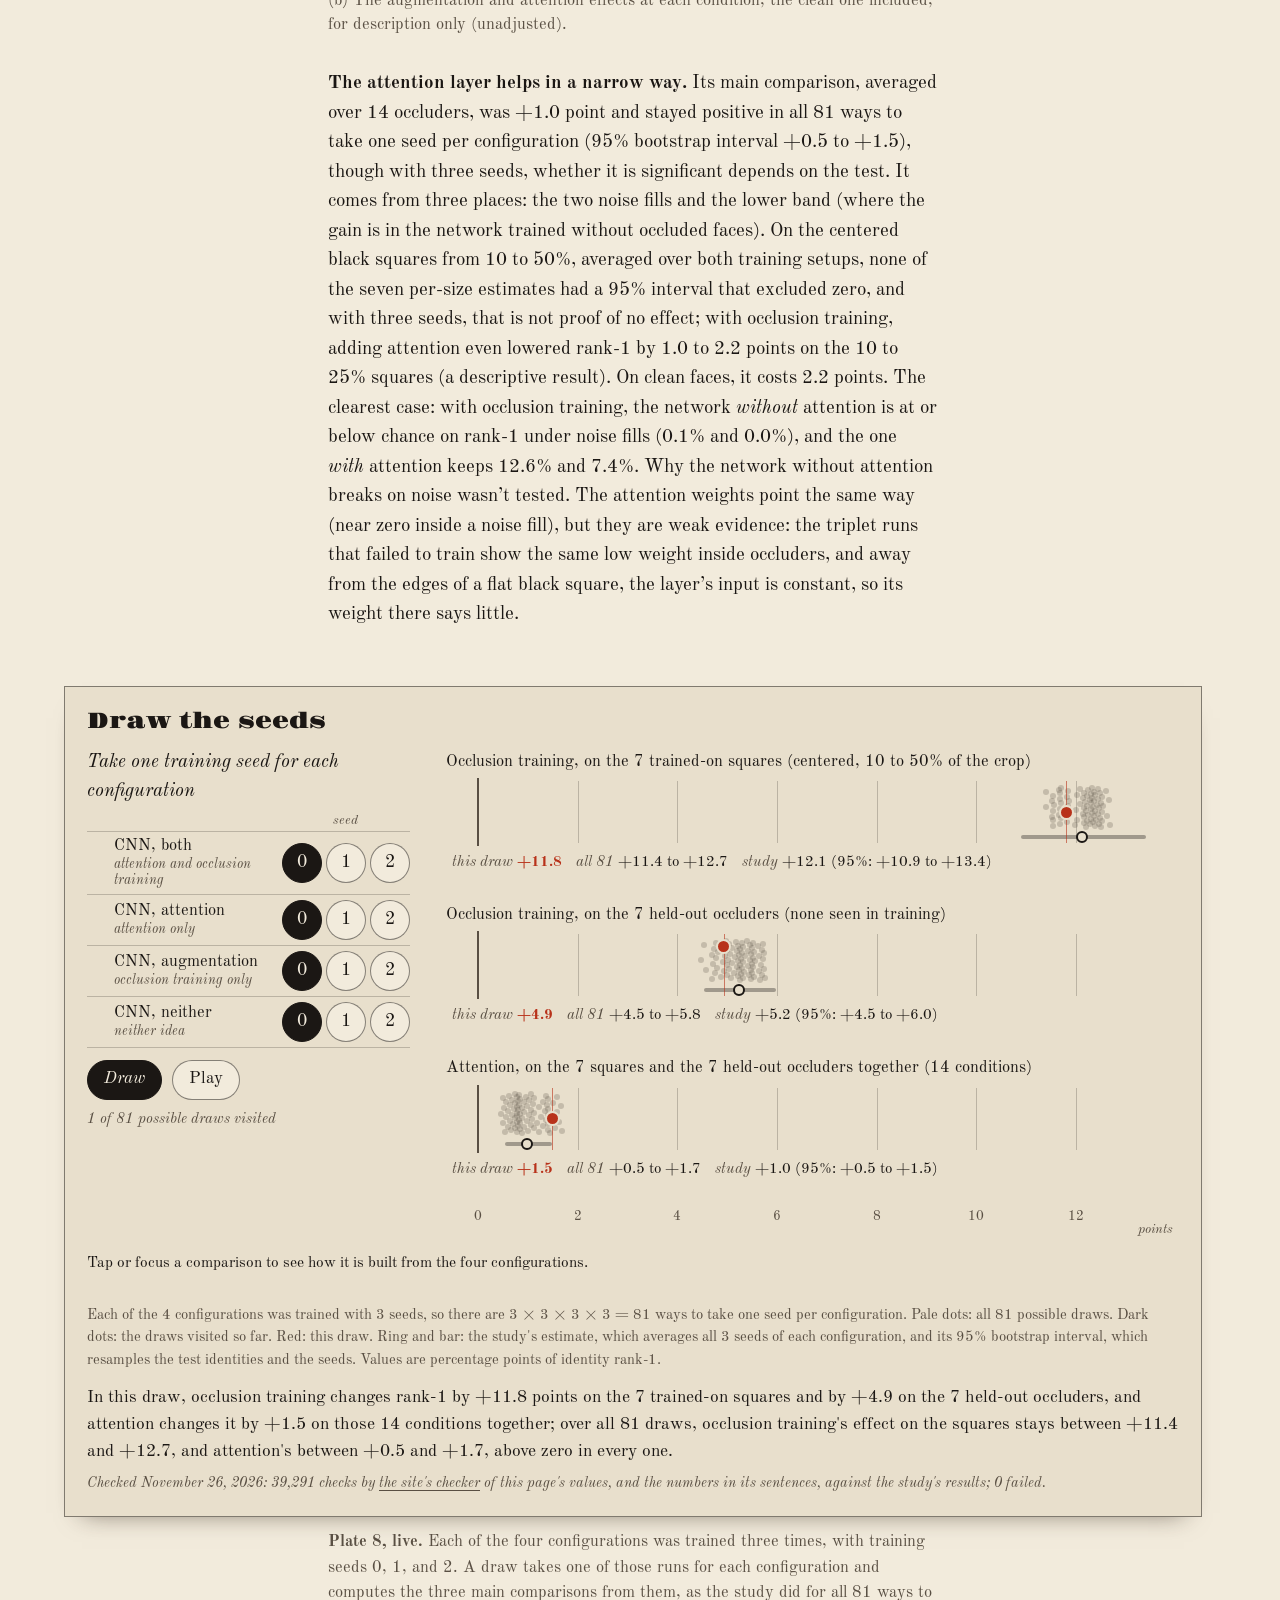
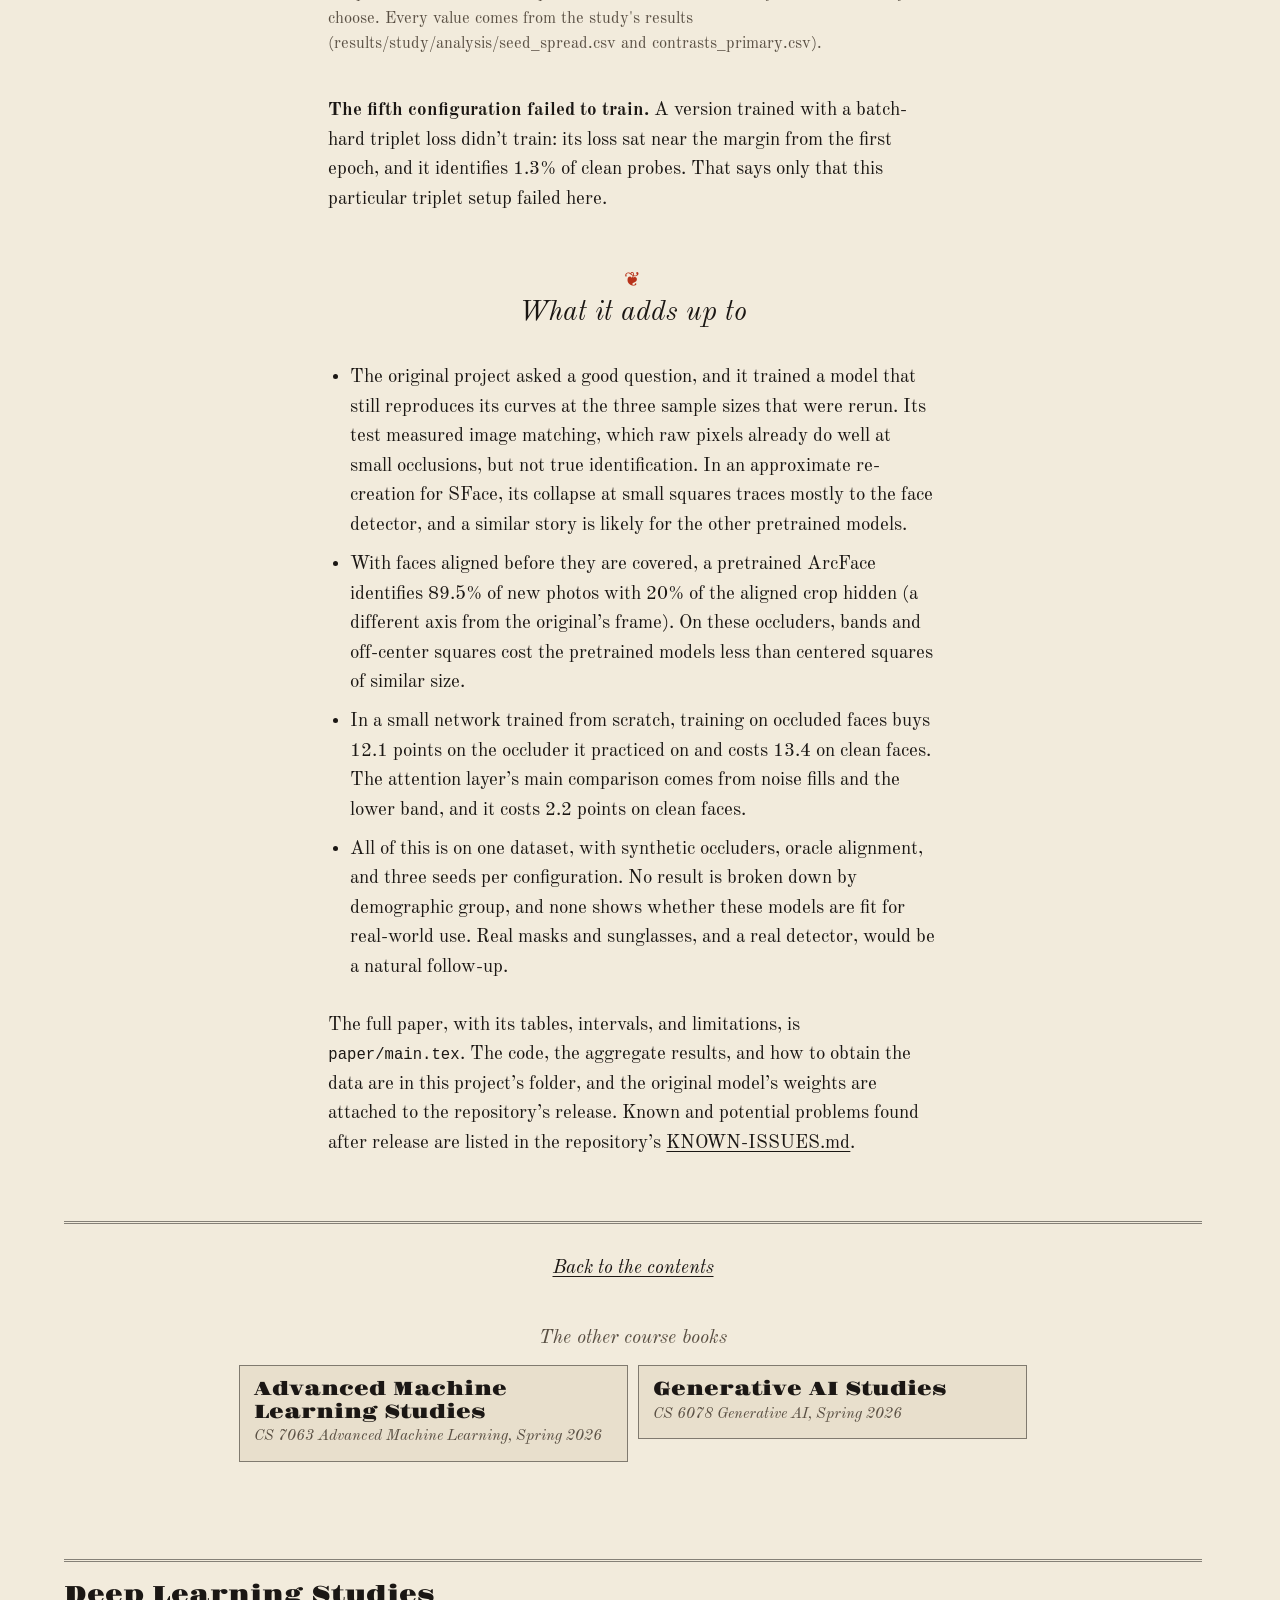
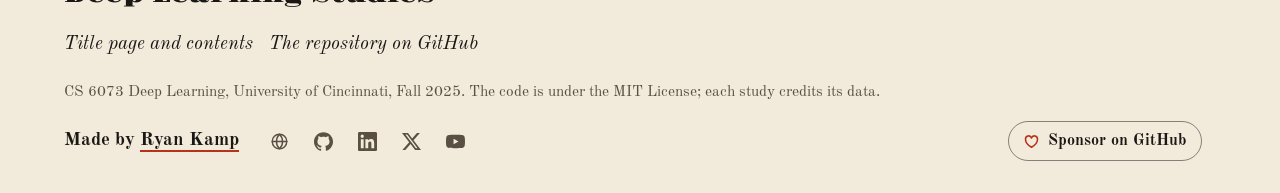
==== commit 3c046764: "Reword the threshold, training-budget, and scope sentences, and cite OREO The fixed verification thr" ====
--- a/docs/facial-recognition-under-occlusion-project/index.html
+++ b/docs/facial-recognition-under-occlusion-project/index.html
@@ -98,6 +98,7 @@
 <h2 id="what-the-projects-two-ideas-do">What the project’s two ideas do</h2>
 <p>First, context. The small network trained here identifies only 15.6 to 31.3% of clean probes, against 96.8% for ArcFace, which was trained on a far larger face collection. The point of the ablation is the difference between configurations, not a contest with pretrained models.</p>
 <p><strong>Training with occluded faces is a trade.</strong> Across the centered squares it trained with, occlusion training adds 12.1 points of rank-1 (95% interval +10.9 to +13.4). On the occluders it never saw, it adds 5.2 points on average (+4.5 to +6.0). Both pass the study’s decision rule clearly. But it costs 13.4 points on clean faces, and its help on unseen occluders is uneven: +12.4 points on the eye band, +4.8 on a 20% noise fill, and −1.3 on the lower band, where it made rank-1 slightly worse (a descriptive result, not one of the main tests).</p>
+<p>That clean cost is measured at one training budget, though. Every network trained for 40 epochs, and the CosFace networks trained with occlusion ended at a training loss that the matching ones without it had passed about halfway through. The two losses aren’t directly comparable, since one includes covered faces, but some of the clean cost may come from less training on clean faces. A longer training run of both kinds could test whether the gap shrinks, and none has been made.</p>
 <figure class="plate" id="plate-7">
 <button class="lift" type="button" aria-label="Plate 7: (a) The three main comparisons, with their intervals, all above zero. (b) The augmentation and attention effects at each condition, with intervals. Lift it off the page to look closer."><picture class="v-light"><source media="(max-width: 640px)" srcset="figures/site/fig_contrasts.phone.light.svg" width="258" height="533"><img src="figures/site/fig_contrasts.light.svg" alt="(a) The three main comparisons, with their intervals, all above zero. (b) The augmentation and attention effects at each condition, with intervals." width="514" height="252" loading="lazy"></picture><picture class="v-dark"><source media="(max-width: 640px)" srcset="figures/site/fig_contrasts.phone.dark.svg" width="258" height="533"><img src="figures/site/fig_contrasts.dark.svg" alt="(a) The three main comparisons, with their intervals, all above zero. (b) The augmentation and attention effects at each condition, with intervals." width="514" height="252" loading="lazy"></picture></button>
 <p class="hint" aria-hidden="true">tap to lift</p>
@@ -110,8 +111,8 @@
 </figure>
 <p><strong>The fifth configuration failed to train.</strong> A version trained with a batch-hard triplet loss didn’t train: its loss sat near the margin from the first epoch, and it identifies 1.3% of clean probes. That says only that this particular triplet setup failed here.</p>
 <h2 id="what-it-adds-up-to">What it adds up to</h2>
-<ul><li>The original project asked a good question, and it trained a model that still reproduces its curves at the three sample sizes that were rerun. Its test measured image matching, which raw pixels already do well at small occlusions, but not true identification. In an approximate re-creation for SFace, its collapse at small squares traces mostly to the face detector, and a similar story is likely for the other pretrained models.</li><li>With faces aligned before they are covered, a pretrained ArcFace identifies 89.5% of new photos with 20% of the aligned crop hidden (a different axis from the original’s frame). On these occluders, bands and off-center squares cost the pretrained models less than centered squares of similar size.</li><li>In a small network trained from scratch, training on occluded faces buys 12.1 points on the occluder it practiced on and costs 13.4 on clean faces. The attention layer’s main comparison comes from noise fills and the lower band, and it costs 2.2 points on clean faces.</li><li>All of this is on one dataset, with synthetic occluders, oracle alignment, and three seeds per configuration. Real masks and sunglasses, and a real detector, would be a natural follow-up.</li></ul>
-<p>The full paper, with its tables, intervals, and limitations, is <code>paper/main.tex</code>. The code, the aggregate results, and how to obtain the data are in this project’s folder, and the original model’s weights are attached to the repository’s release.</p>
+<ul><li>The original project asked a good question, and it trained a model that still reproduces its curves at the three sample sizes that were rerun. Its test measured image matching, which raw pixels already do well at small occlusions, but not true identification. In an approximate re-creation for SFace, its collapse at small squares traces mostly to the face detector, and a similar story is likely for the other pretrained models.</li><li>With faces aligned before they are covered, a pretrained ArcFace identifies 89.5% of new photos with 20% of the aligned crop hidden (a different axis from the original’s frame). On these occluders, bands and off-center squares cost the pretrained models less than centered squares of similar size.</li><li>In a small network trained from scratch, training on occluded faces buys 12.1 points on the occluder it practiced on and costs 13.4 on clean faces. The attention layer’s main comparison comes from noise fills and the lower band, and it costs 2.2 points on clean faces.</li><li>All of this is on one dataset, with synthetic occluders, oracle alignment, and three seeds per configuration. No result is broken down by demographic group, and none shows whether these models are fit for real-world use. Real masks and sunglasses, and a real detector, would be a natural follow-up.</li></ul>
+<p>The full paper, with its tables, intervals, and limitations, is <code>paper/main.tex</code>. The code, the aggregate results, and how to obtain the data are in this project’s folder, and the original model’s weights are attached to the repository’s release. Known and potential problems found after release are listed in the repository’s <a href="https://github.com/ryanjosephkamp/deep-learning-studies/blob/main/KNOWN-ISSUES.md">KNOWN-ISSUES.md</a>.</p>
 <nav class="turn" aria-label="Pages"><a class="turn-contents" href="../index.html#contents">Back to the contents</a></nav>
 <section class="others" aria-labelledby="others-h"><h2 id="others-h">The other course books</h2><ul><li><a href="https://ryanjosephkamp.github.io/advanced-ml-studies/"><span class="o-title">Advanced Machine Learning Studies</span><span class="o-course">CS 7063 Advanced Machine Learning, Spring 2026</span></a></li><li><a href="https://ryanjosephkamp.github.io/generative-ai-studies/"><span class="o-title">Generative AI Studies</span><span class="o-course">CS 6078 Generative AI, Spring 2026</span></a></li></ul></section>
 </article>
